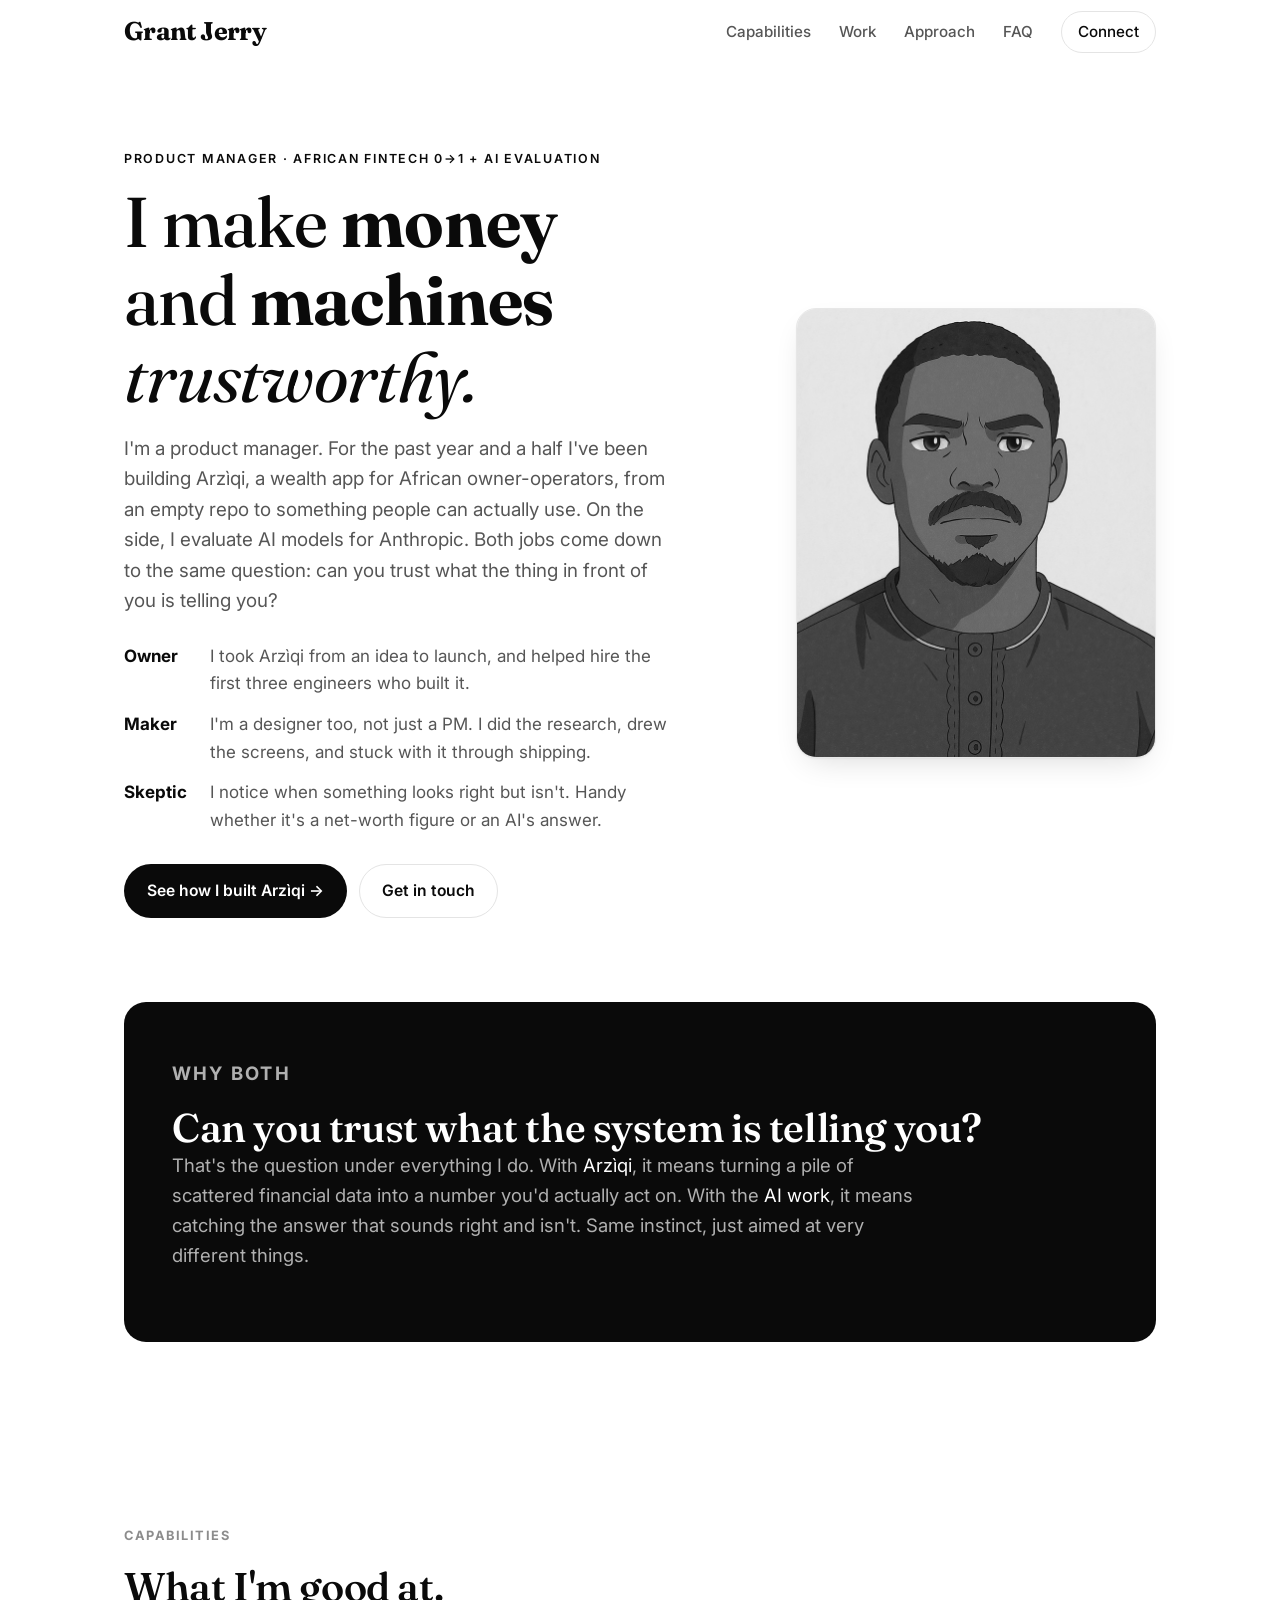
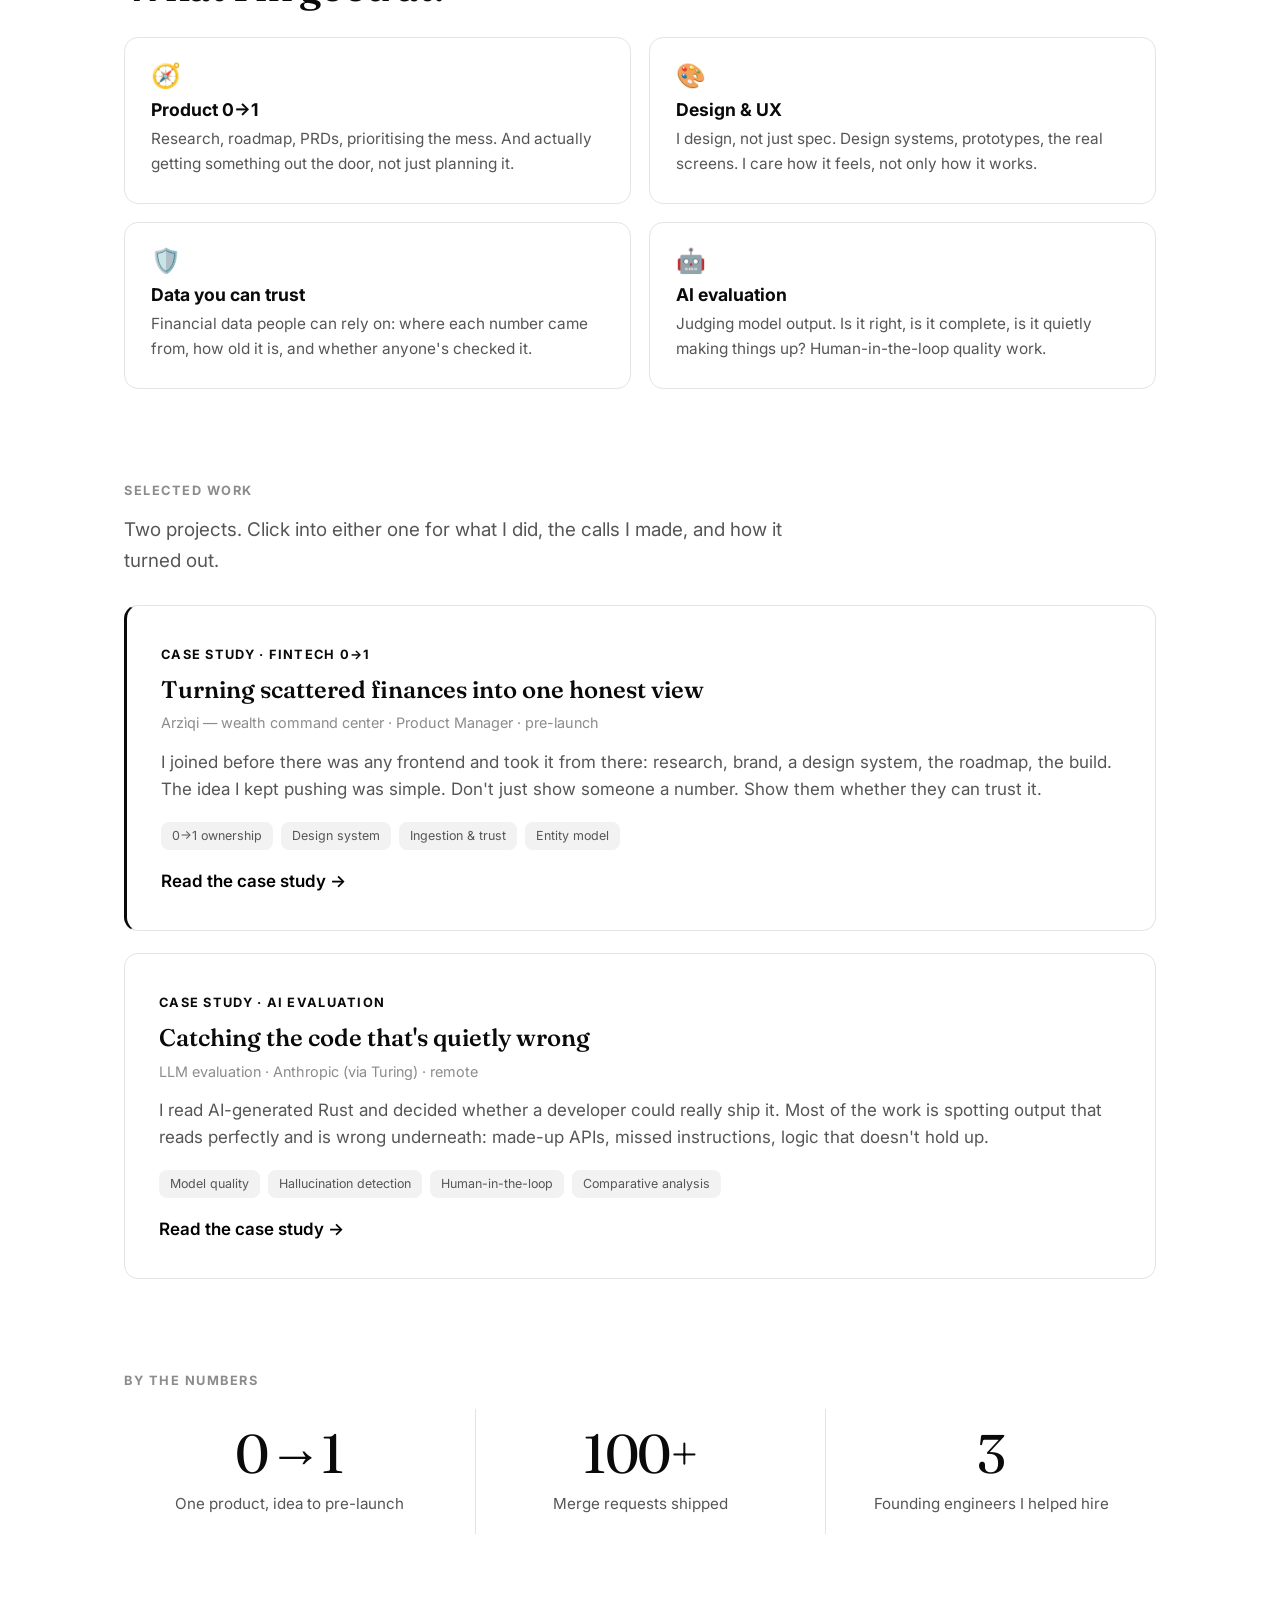
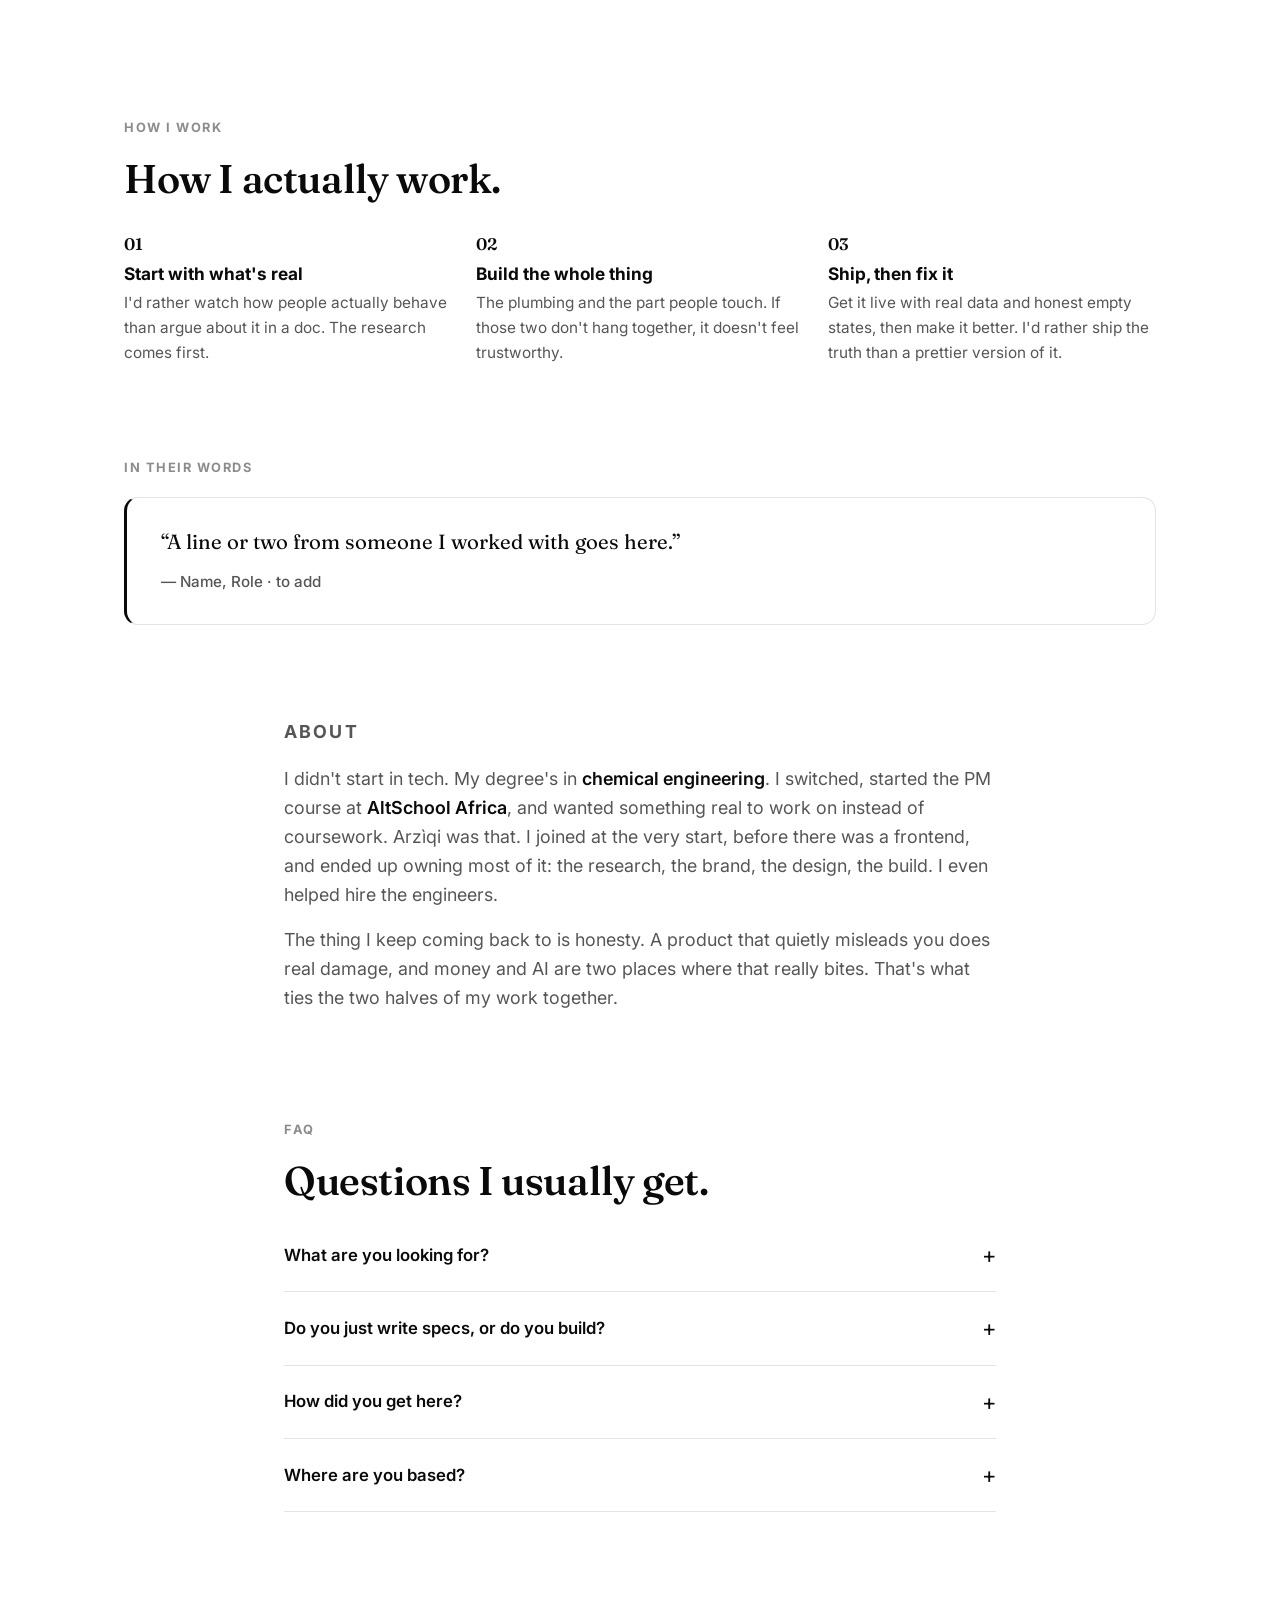
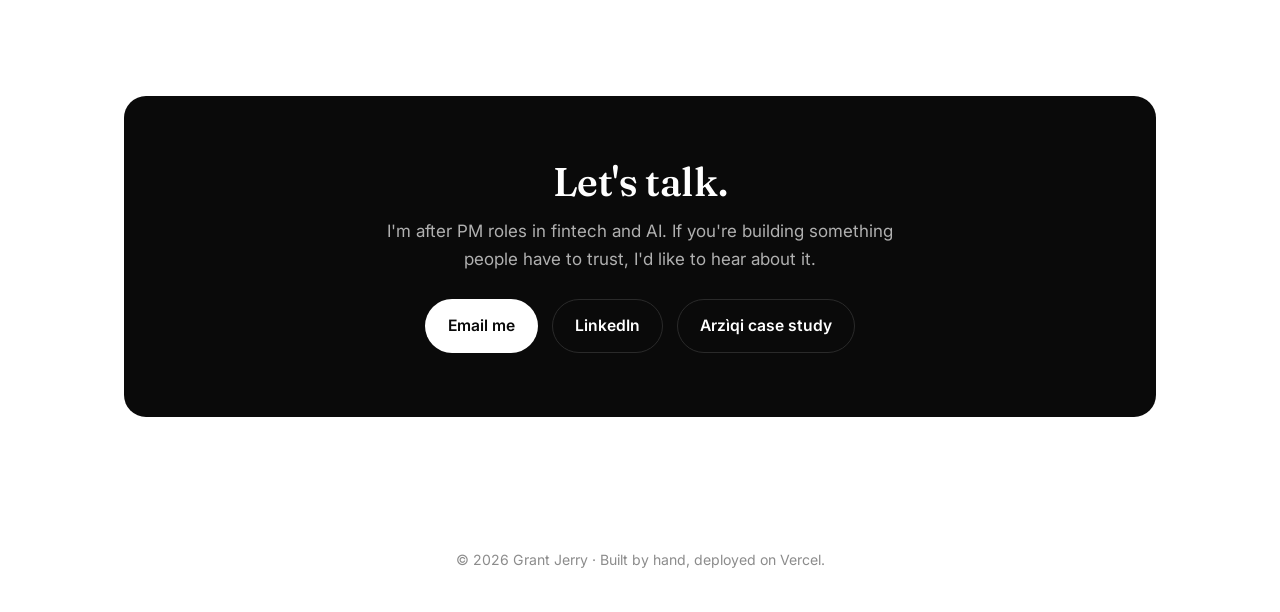
==== index.html @ ff100db4 "feat: black & white theme + rename to Grant Jerry, bigger bolder wordmark - Monochrome palette (whit" ====
<!DOCTYPE html>
<html lang="en">
<head>
  <meta charset="UTF-8" />
  <meta name="viewport" content="width=device-width, initial-scale=1.0" />
  <title>Grant Jerry — Product Manager (Fintech 0→1 · AI Evaluation)</title>
  <meta name="description" content="Grant Jerry — a product manager who makes money and machines trustworthy: African fintech 0→1 (Arzìqi) and AI model evaluation." />
  <meta property="og:title" content="Grant Jerry — I make money and machines trustworthy" />
  <meta property="og:description" content="Product manager: African fintech 0→1 (Arzìqi) + AI evaluation. Can you trust what the system is telling you?" />
  <meta property="og:type" content="website" />
  <meta property="og:url" content="https://grantjerry.vercel.app/" />
  <meta property="og:image" content="https://grantjerry.vercel.app/assets/og.png" />
  <meta property="og:image:width" content="1200" />
  <meta property="og:image:height" content="630" />
  <meta name="twitter:card" content="summary_large_image" />
  <meta name="twitter:image" content="https://grantjerry.vercel.app/assets/og.png" />
  <link rel="icon" type="image/svg+xml" href="/assets/favicon.svg" />
  <link rel="icon" type="image/png" sizes="32x32" href="/assets/icon-32.png" />
  <link rel="apple-touch-icon" href="/assets/icon-180.png" />
  <link rel="preconnect" href="https://fonts.googleapis.com" />
  <link rel="preconnect" href="https://fonts.gstatic.com" crossorigin />
  <link href="https://fonts.googleapis.com/css2?family=Fraunces:ital,opsz,wght@0,9..144,400..700;1,9..144,400..700&family=Inter:wght@400;500;600;700&display=swap" rel="stylesheet" />
  <link rel="stylesheet" href="/styles/main.css" />
</head>
<body>
  <nav class="nav" id="nav">
    <div class="wrap nav-inner">
      <a class="brand" href="/">Grant Jerry</a>
      <button class="nav-toggle" id="navToggle" aria-label="Menu">☰</button>
      <div class="nav-links" id="navLinks">
        <a href="#capabilities">Capabilities</a>
        <a href="#work">Work</a>
        <a href="#approach">Approach</a>
        <a href="#faq">FAQ</a>
        <a class="nav-cta" href="#contact">Connect</a>
      </div>
    </div>
  </nav>

  <!-- Hero -->
  <header class="hero">
    <div class="wrap">
      <div class="hero-grid">
        <div>
          <p class="eyebrow reveal">Product Manager · African fintech 0→1 + AI evaluation</p>
          <h1 class="reveal">I make <span class="b">money</span> and <span class="b">machines</span> <span class="i">trustworthy.</span></h1>
          <p class="lead reveal" style="max-width:47ch;margin-top:18px;">I'm a product manager. For the past year and a
            half I've been building Arzìqi, a wealth app for African owner-operators, from an empty repo to something
            people can actually use. On the side, I evaluate AI models for Anthropic. Both jobs come down to the same
            question: can you trust what the thing in front of you is telling you?</p>
          <div class="triad reveal">
            <div class="row"><span class="k">Owner</span><span class="v">I took Arzìqi from an idea to launch, and helped hire the first three engineers who built it.</span></div>
            <div class="row"><span class="k">Maker</span><span class="v">I'm a designer too, not just a PM. I did the research, drew the screens, and stuck with it through shipping.</span></div>
            <div class="row"><span class="k">Skeptic</span><span class="v">I notice when something looks right but isn't. Handy whether it's a net-worth figure or an AI's answer.</span></div>
          </div>
          <div class="hero-cta reveal">
            <a class="btn btn-primary" href="/arziqi">See how I built Arzìqi →</a>
            <a class="btn btn-ghost" href="#contact">Get in touch</a>
          </div>
        </div>
        <div class="hero-photo reveal">
          <img src="/assets/photo.jpg" alt="Grant Jerry" />
        </div>
      </div>
    </div>
  </header>

  <!-- The through-line -->
  <section style="padding-top:20px;">
    <div class="wrap">
      <div class="band reveal">
        <p class="section-label">Why both</p>
        <h2>Can you trust what the system is telling you?</h2>
        <p>That's the question under everything I do. With <span class="accent">Arzìqi</span>, it means turning a pile
          of scattered financial data into a number you'd actually act on. With the <span class="accent">AI work</span>,
          it means catching the answer that sounds right and isn't. Same instinct, just aimed at very different things.</p>
      </div>
    </div>
  </section>

  <!-- Capabilities -->
  <section id="capabilities">
    <div class="wrap">
      <p class="section-label reveal">Capabilities</p>
      <h2 class="reveal" style="margin-bottom:28px;">What I'm good at.</h2>
      <div class="caps">
        <div class="cap reveal"><div class="ic">🧭</div><h3>Product 0→1</h3><p>Research, roadmap, PRDs, prioritising the mess. And actually getting something out the door, not just planning it.</p></div>
        <div class="cap reveal"><div class="ic">🎨</div><h3>Design &amp; UX</h3><p>I design, not just spec. Design systems, prototypes, the real screens. I care how it feels, not only how it works.</p></div>
        <div class="cap reveal"><div class="ic">🛡️</div><h3>Data you can trust</h3><p>Financial data people can rely on: where each number came from, how old it is, and whether anyone's checked it.</p></div>
        <div class="cap reveal"><div class="ic">🤖</div><h3>AI evaluation</h3><p>Judging model output. Is it right, is it complete, is it quietly making things up? Human-in-the-loop quality work.</p></div>
      </div>
    </div>
  </section>

  <!-- Selected work -->
  <section id="work" style="padding-top:0;">
    <div class="wrap">
      <p class="section-label reveal">Selected work</p>
      <p class="lead reveal" style="max-width:58ch;margin:-4px 0 28px;">Two projects. Click into either one for what I
        did, the calls I made, and how it turned out.</p>
      <div class="work-grid">
        <a class="card card-featured reveal" href="/arziqi">
          <span class="kicker">Case study · Fintech 0→1</span>
          <h3>Turning scattered finances into one honest view</h3>
          <p class="role">Arzìqi — wealth command center · Product Manager · pre-launch</p>
          <p>I joined before there was any frontend and took it from there: research, brand, a design system, the
            roadmap, the build. The idea I kept pushing was simple. Don't just show someone a number. Show them whether
            they can trust it.</p>
          <div class="tags">
            <span class="tag">0→1 ownership</span>
            <span class="tag">Design system</span>
            <span class="tag">Ingestion &amp; trust</span>
            <span class="tag">Entity model</span>
          </div>
          <span class="more">Read the case study →</span>
        </a>

        <a class="card reveal" href="/ai-evaluation">
          <span class="kicker">Case study · AI Evaluation</span>
          <h3>Catching the code that's quietly wrong</h3>
          <p class="role">LLM evaluation · Anthropic (via Turing) · remote</p>
          <p>I read AI-generated Rust and decided whether a developer could really ship it. Most of the work is spotting
            output that reads perfectly and is wrong underneath: made-up APIs, missed instructions, logic that doesn't
            hold up.</p>
          <div class="tags">
            <span class="tag">Model quality</span>
            <span class="tag">Hallucination detection</span>
            <span class="tag">Human-in-the-loop</span>
            <span class="tag">Comparative analysis</span>
          </div>
          <span class="more">Read the case study →</span>
        </a>
      </div>
    </div>
  </section>

  <!-- By the numbers -->
  <section style="padding-top:0;">
    <div class="wrap">
      <p class="section-label reveal">By the numbers</p>
      <div class="stats reveal">
        <div class="stat"><div class="n">0→1</div><div class="l">One product, idea to pre-launch</div></div>
        <div class="stat"><div class="n">100+</div><div class="l">Merge requests shipped</div></div>
        <div class="stat"><div class="n">3</div><div class="l">Founding engineers I helped hire</div></div>
      </div>
    </div>
  </section>

  <!-- Approach / How I work -->
  <section id="approach">
    <div class="wrap">
      <p class="section-label reveal">How I work</p>
      <h2 class="reveal" style="margin-bottom:30px;">How I actually work.</h2>
      <div class="process">
        <div class="step reveal"><div class="n">01</div><h3>Start with what's real</h3><p>I'd rather watch how people actually behave than argue about it in a doc. The research comes first.</p></div>
        <div class="step reveal"><div class="n">02</div><h3>Build the whole thing</h3><p>The plumbing and the part people touch. If those two don't hang together, it doesn't feel trustworthy.</p></div>
        <div class="step reveal"><div class="n">03</div><h3>Ship, then fix it</h3><p>Get it live with real data and honest empty states, then make it better. I'd rather ship the truth than a prettier version of it.</p></div>
      </div>
    </div>
  </section>

  <!-- Testimonial -->
  <section id="words" style="padding-top:0;">
    <div class="wrap">
      <p class="section-label reveal">In their words</p>
      <div class="quote reveal">
        <!-- TODO (Grant): drop in a real quote — one or two lines from Mensaah or a founding engineer. -->
        <p>“A line or two from someone I worked with goes here.”</p>
        <div class="by">— Name, Role · <span class="muted">to add</span></div>
      </div>
    </div>
  </section>

  <!-- About -->
  <section id="about" style="padding-top:0;">
    <div class="wrap narrow about">
      <p class="section-label reveal">About</p>
      <p class="reveal">I didn't start in tech. My degree's in <strong>chemical engineering</strong>. I switched,
        started the PM course at <strong>AltSchool Africa</strong>, and wanted something real to work on instead of
        coursework. Arzìqi was that. I joined at the very start, before there was a frontend, and ended up owning most of
        it: the research, the brand, the design, the build. I even helped hire the engineers.</p>
      <p class="reveal">The thing I keep coming back to is honesty. A product that quietly misleads you does real damage,
        and money and AI are two places where that really bites. That's what ties the two halves of my work together.</p>
    </div>
  </section>

  <!-- FAQ -->
  <section id="faq" style="padding-top:0;">
    <div class="wrap narrow">
      <p class="section-label reveal">FAQ</p>
      <h2 class="reveal" style="margin-bottom:16px;">Questions I usually get.</h2>
      <div class="faq reveal">
        <details><summary>What are you looking for?</summary><p>A PM role in fintech or AI, ideally early-stage where I can own things end to end. Remote or hybrid is fine.</p></details>
        <details><summary>Do you just write specs, or do you build?</summary><p>I build. On Arzìqi I did the research, the UI and design system, the roadmap, and the delivery, and helped hire the engineers. I'm a designer-PM who ships.</p></details>
        <details><summary>How did you get here?</summary><p>Chemical engineering, then a switch into tech, the PM course at AltSchool Africa, and Arzìqi from concept to pre-launch. The AI-evaluation work with Anthropic runs alongside it.</p></details>
        <details><summary>Where are you based?</summary><p>Nigeria, working remotely across time zones.</p></details>
      </div>
    </div>
  </section>

  <!-- Contact -->
  <section id="contact">
    <div class="wrap">
      <div class="contact reveal">
        <h2>Let's talk.</h2>
        <p>I'm after PM roles in fintech and AI. If you're building something people have to trust, I'd like to hear
          about it.</p>
        <div class="links">
          <a class="btn btn-primary" href="mailto:jerrygrantmax@gmail.com">Email me</a>
          <a class="btn btn-ghost" href="https://linkedin.com/in/jerry-grant" target="_blank" rel="noopener">LinkedIn</a>
          <a class="btn btn-ghost" href="/arziqi">Arzìqi case study</a>
        </div>
      </div>
    </div>
  </section>

  <footer>
    <div class="wrap">© <span id="year"></span> Grant Jerry · Built by hand, deployed on Vercel.</div>
  </footer>

  <script src="/scripts/main.js"></script>
</body>
</html>
---- styles/main.css ----
/* ============================================================
   Grant Maxwell — Portfolio. Hand-crafted, dependency-free.
   Palette + type are a small design system (calm, premium, warm).
   ============================================================ */

:root {
  --bg:        #ffffff;
  --surface:   #ffffff;
  --panel:     #f2f2f2;
  --ink:       #0a0a0a;
  --muted:     #565656;
  --faint:     #8c8c8c;
  --line:      #e4e4e4;
  --accent:    #0a0a0a;   /* mono — black */
  --accent-2:  #000000;
  --accent-lt: #ffffff;   /* accent on dark surfaces = white */
  --sage:      #0a0a0a;
  --dark:      #0a0a0a;
  --dark-ink:  #ffffff;
  --dark-mut:  #b0b0b0;
  --dark-line: #2a2a2a;

  --serif: "Fraunces", Georgia, "Times New Roman", serif;
  --sans:  "Inter", -apple-system, BlinkMacSystemFont, "Segoe UI", Roboto, sans-serif;

  --wrap: 1080px;
  --r: 14px;
  --shadow: 0 1px 2px rgba(0,0,0,.05), 0 12px 32px -12px rgba(0,0,0,.16);
}

* { box-sizing: border-box; }
html { scroll-behavior: smooth; }
@media (prefers-reduced-motion: reduce) { html { scroll-behavior: auto; } }

body {
  margin: 0;
  background: var(--bg);
  color: var(--ink);
  font-family: var(--sans);
  font-size: 17px;
  line-height: 1.62;
  -webkit-font-smoothing: antialiased;
  text-rendering: optimizeLegibility;
}

.wrap { max-width: var(--wrap); margin: 0 auto; padding: 0 24px; }
.narrow { max-width: 760px; }

h1, h2, h3 { font-family: var(--serif); font-weight: 560; letter-spacing: -.01em; line-height: 1.1; color: var(--ink); margin: 0; }
h1 { font-size: clamp(2.6rem, 6vw, 4.4rem); }
h2 { font-size: clamp(1.7rem, 3.4vw, 2.5rem); }
h3 { font-size: 1.28rem; letter-spacing: 0; }
p { margin: 0 0 1rem; }
a { color: var(--accent-2); text-decoration: none; }
a:hover { color: var(--accent); }

.eyebrow {
  font-family: var(--sans); font-size: .78rem; font-weight: 600;
  letter-spacing: .14em; text-transform: uppercase; color: var(--accent);
  margin: 0 0 14px;
}
.lead { font-size: 1.18rem; color: var(--muted); }
.muted { color: var(--muted); }
.serif { font-family: var(--serif); }

/* ---------- nav ---------- */
.nav {
  position: sticky; top: 0; z-index: 50;
  background: color-mix(in srgb, var(--bg) 82%, transparent);
  backdrop-filter: saturate(1.4) blur(10px);
  border-bottom: 1px solid transparent;
  transition: border-color .3s;
}
.nav.scrolled { border-color: var(--line); }
.nav-inner { display: flex; align-items: center; justify-content: space-between; height: 64px; }
.brand { font-family: var(--serif); font-size: 1.6rem; font-weight: 700; color: var(--ink); letter-spacing: -.025em; }
.brand:hover { color: var(--ink); }
.nav-links { display: flex; gap: 28px; align-items: center; }
.nav-links a { font-size: .95rem; color: var(--muted); font-weight: 500; }
.nav-links a:hover { color: var(--ink); }
.nav-cta { border: 1px solid var(--line); padding: 8px 16px; border-radius: 999px; background: var(--surface); color: var(--ink) !important; }
.nav-cta:hover { border-color: var(--accent); }
.nav-toggle { display: none; background: none; border: 0; font-size: 1.5rem; color: var(--ink); cursor: pointer; }

/* ---------- buttons + chips ---------- */
.btn {
  display: inline-flex; align-items: center; gap: 8px;
  font-family: var(--sans); font-weight: 600; font-size: .98rem;
  padding: 13px 22px; border-radius: 999px; cursor: pointer; border: 1px solid transparent;
  transition: transform .15s ease, background .2s, border-color .2s;
}
.btn:active { transform: translateY(1px); }
.btn-primary { background: var(--ink); color: var(--bg) !important; }
.btn-primary:hover { background: var(--accent-2); }
.btn-ghost { background: transparent; border-color: var(--line); color: var(--ink) !important; }
.btn-ghost:hover { border-color: var(--accent); }
.chip {
  display: inline-flex; align-items: center; gap: 7px;
  font-size: .82rem; font-weight: 600; color: var(--accent-2);
  background: var(--panel); border: 1px solid var(--line);
  padding: 6px 13px; border-radius: 999px;
}
.chip .dot { width: 6px; height: 6px; border-radius: 50%; background: var(--accent); }

/* ---------- sections ---------- */
section { padding: 92px 0; }
.section-label { font-size: .8rem; font-weight: 700; letter-spacing: .12em; text-transform: uppercase; color: var(--faint); margin-bottom: 18px; }

/* ---------- hero ---------- */
.hero { padding: 84px 0 64px; }
.hero h1 { max-width: 15ch; }
.hero .lead { max-width: 46ch; margin-top: 22px; }
.hero-chips { display: flex; flex-wrap: wrap; gap: 10px; margin: 30px 0 34px; }
.hero-cta { display: flex; flex-wrap: wrap; gap: 12px; }

/* ---------- thread band ---------- */
.band { background: var(--dark); color: var(--dark-ink); border-radius: 22px; padding: 56px 48px; }
.band .section-label { color: var(--dark-mut); }
.band h2 { color: var(--dark-ink); }
.band p { color: var(--dark-mut); font-size: 1.16rem; max-width: 62ch; }
.band .accent { color: var(--accent-lt); font-style: normal; }

/* ---------- work cards ---------- */
.work-grid { display: grid; gap: 22px; }
.card {
  background: var(--surface); border: 1px solid var(--line); border-radius: var(--r);
  padding: 34px; transition: transform .2s ease, box-shadow .2s ease, border-color .2s;
  display: block; color: var(--ink);
}
.card:hover { color: var(--ink); }
a.card:hover { transform: translateY(-3px); box-shadow: var(--shadow); border-color: var(--accent); }
.card .kicker { font-size: .8rem; font-weight: 700; letter-spacing: .1em; text-transform: uppercase; color: var(--accent); }
.card h3 { margin: 10px 0 8px; font-size: 1.5rem; font-family: var(--serif); }
.card .role { font-size: .9rem; color: var(--faint); margin-bottom: 14px; }
.card p { color: var(--muted); margin-bottom: 0; }
.card .more { display: inline-flex; align-items: center; gap: 6px; margin-top: 18px; font-weight: 600; color: var(--accent-2); }
.card-featured { border-left: 3px solid var(--accent); }
.tags { display: flex; flex-wrap: wrap; gap: 8px; margin-top: 18px; }
.tag { font-size: .78rem; color: var(--muted); background: var(--panel); padding: 4px 11px; border-radius: 8px; }

/* ---------- about + skills ---------- */
.about p { font-size: 1.12rem; color: var(--muted); }
.about p strong { color: var(--ink); font-weight: 600; }
.skills { display: grid; grid-template-columns: repeat(3, 1fr); gap: 28px; margin-top: 12px; }
.skills h4 { font-family: var(--sans); font-size: .82rem; letter-spacing: .1em; text-transform: uppercase; color: var(--accent); margin: 0 0 12px; }
.skills ul { margin: 0; padding: 0; list-style: none; }
.skills li { padding: 5px 0; color: var(--muted); border-bottom: 1px solid var(--line); font-size: .96rem; }

/* ---------- case study ---------- */
.cs-hero { padding: 72px 0 40px; }
.cs-hero .back { font-size: .92rem; font-weight: 600; color: var(--muted); }
.cs-meta { display: flex; flex-wrap: wrap; gap: 10px; margin-top: 22px; }
.cs-meta .chip { background: var(--surface); }
.glance { display: grid; grid-template-columns: repeat(4, 1fr); gap: 16px; }
.glance .box { background: var(--surface); border: 1px solid var(--line); border-radius: var(--r); padding: 22px; }
.glance h4 { font-family: var(--sans); font-size: .76rem; letter-spacing: .1em; text-transform: uppercase; color: var(--accent); margin: 0 0 8px; }
.glance p { font-size: .95rem; color: var(--muted); margin: 0; }

.prose h2 { margin-top: 8px; }
.prose > p { color: var(--muted); font-size: 1.08rem; }
.pull { font-family: var(--serif); font-size: clamp(1.5rem,3vw,2.1rem); line-height: 1.25; color: var(--ink); border-left: 3px solid var(--accent); padding: 4px 0 4px 24px; margin: 10px 0 24px; }

.map { display: grid; grid-template-columns: 1fr auto 1fr; gap: 14px 20px; align-items: center; margin: 8px 0; }
.map .from { background: var(--panel); border: 1px solid var(--line); border-radius: 10px; padding: 14px 16px; }
.map .from b { color: var(--ink); }
.map .arrow { color: var(--accent); font-weight: 700; text-align: center; }
.map .to { color: var(--muted); }

/* decision cards */
.decisions { display: grid; grid-template-columns: 1fr 1fr; gap: 20px; }
.decision { background: var(--surface); border: 1px solid var(--line); border-radius: var(--r); padding: 28px; }
.decision .num { font-family: var(--serif); font-size: 2rem; color: var(--panel); -webkit-text-stroke: 1px var(--accent); line-height: 1; }
.decision .type { font-size: .74rem; font-weight: 700; letter-spacing: .1em; text-transform: uppercase; color: var(--accent); margin: 10px 0 6px; }
.decision h3 { font-size: 1.22rem; margin-bottom: 12px; }
.decision dl { margin: 0; }
.decision dt { font-weight: 700; font-size: .82rem; color: var(--ink); margin-top: 12px; }
.decision dd { margin: 2px 0 0; color: var(--muted); font-size: .95rem; }
.decision .ev { margin-top: 14px; font-size: .82rem; color: var(--faint); }

/* screenshot slots */
.shots { display: grid; grid-template-columns: 1fr 1fr; gap: 18px; }
.shot { margin: 0; }
.shot img {
  width: 100%; display: block; border-radius: 12px; border: 1px solid var(--line);
  background: var(--panel); min-height: 200px; box-shadow: var(--shadow);
}
.shot img:not([src]), .shot img[src=""] { min-height: 240px; }
.shot figcaption { margin-top: 10px; font-size: .86rem; color: var(--muted); }
.shot.full { grid-column: 1 / -1; }
.slot-note { font-size: .8rem; color: var(--faint); background: var(--panel); border: 1px dashed var(--line); border-radius: 8px; padding: 6px 12px; display: inline-block; margin-top: 8px; }

/* ---------- footer / contact ---------- */
.contact { background: var(--dark); color: var(--dark-ink); border-radius: 22px; padding: 64px 48px; text-align: center; }
.contact h2 { color: var(--dark-ink); }
.contact p { color: var(--dark-mut); max-width: 46ch; margin: 14px auto 26px; }
.contact .links { display: flex; gap: 14px; justify-content: center; flex-wrap: wrap; }
.contact a.btn-primary { background: var(--accent-lt); color: var(--dark) !important; }
.contact a.btn-primary:hover { background: #b4c4ff; }
.contact a.btn-ghost { border-color: var(--dark-line); color: var(--dark-ink) !important; }
footer { padding: 40px 0; color: var(--faint); font-size: .88rem; text-align: center; }

/* ---------- hero: photo-forward + mixed-weight headline ---------- */
.hero-grid { display: grid; grid-template-columns: 1.12fr .88fr; gap: 48px; align-items: center; }
.hero h1, .cs-hero h1 { font-weight: 480; }
.hero h1 .i, .cs-hero h1 .i { font-style: italic; font-weight: 400; }
.hero h1 .b, .cs-hero h1 .b { font-weight: 680; }
.hero-photo img {
  width: 100%; max-width: 360px; aspect-ratio: 4/5; object-fit: cover; margin-left: auto;
  border-radius: 20px; border: 1px solid var(--line); box-shadow: var(--shadow); background: var(--panel); display: block;
  filter: grayscale(1) contrast(1.03);
}
.hero-photo .ph {
  width: 100%; max-width: 360px; aspect-ratio: 4/5; margin-left: auto; display: flex; align-items: center; justify-content: center;
  border-radius: 20px; border: 1px dashed var(--line); background: var(--panel); color: var(--faint); font-size: .88rem; text-align: center; padding: 20px;
}

/* self-framing triad */
.triad { margin: 26px 0 30px; display: grid; gap: 13px; max-width: 52ch; }
.triad .row { display: flex; gap: 12px; }
.triad .k { font-weight: 700; color: var(--ink); min-width: 74px; }
.triad .v { color: var(--muted); }

/* capabilities */
.caps { display: grid; grid-template-columns: repeat(2, 1fr); gap: 18px; }
.cap { background: var(--surface); border: 1px solid var(--line); border-radius: var(--r); padding: 26px; }
.cap .ic { font-size: 1.5rem; line-height: 1; }
.cap h3 { font-family: var(--sans); font-size: 1.1rem; font-weight: 700; margin: 12px 0 8px; letter-spacing: 0; }
.cap p { color: var(--muted); font-size: .96rem; margin: 0; }

/* process — how I work */
.process { display: grid; grid-template-columns: repeat(3, 1fr); gap: 24px; }
.step .n { font-family: var(--serif); font-size: 1.05rem; color: var(--accent); font-weight: 600; }
.step h3 { font-family: var(--sans); font-size: 1.08rem; font-weight: 700; margin: 6px 0 8px; letter-spacing: 0; }
.step p { color: var(--muted); font-size: .96rem; margin: 0; }

/* testimonial */
.quote { background: var(--surface); border: 1px solid var(--line); border-left: 3px solid var(--accent); border-radius: var(--r); padding: 30px 34px; }
.quote p { font-family: var(--serif); font-size: 1.28rem; line-height: 1.36; color: var(--ink); margin: 0 0 14px; }
.quote .by { color: var(--muted); font-size: .95rem; font-weight: 500; }

/* faq */
.faq details { border-bottom: 1px solid var(--line); padding: 18px 0; }
.faq summary { cursor: pointer; font-weight: 600; font-size: 1.05rem; color: var(--ink); list-style: none; display: flex; justify-content: space-between; align-items: center; gap: 16px; }
.faq summary::-webkit-details-marker { display: none; }
.faq summary::after { content: "+"; color: var(--accent); font-size: 1.4rem; font-weight: 400; }
.faq details[open] summary::after { content: "\2013"; }
.faq p { color: var(--muted); margin: 12px 0 0; }

/* ---------- "get to know me" nav grid ---------- */
.navgrid { display: grid; grid-template-columns: 1fr 1fr; gap: 16px; }
.navtile {
  display: flex; align-items: center; gap: 16px; background: var(--surface);
  border: 1px solid var(--line); border-radius: var(--r); padding: 22px 24px;
  color: var(--ink); transition: transform .2s ease, box-shadow .2s ease, border-color .2s;
}
.navtile:hover { transform: translateY(-2px); box-shadow: var(--shadow); border-color: var(--accent); color: var(--ink); }
.navtile .ic { font-size: 1.55rem; line-height: 1; }
.navtile .t { font-weight: 600; font-size: 1.05rem; display: block; }
.navtile .d { font-size: .88rem; color: var(--muted); margin-top: 2px; display: block; }
.navtile .arr { margin-left: auto; color: var(--accent); font-weight: 700; }

/* ---------- by the numbers ---------- */
.stats { display: grid; grid-template-columns: repeat(3, 1fr); gap: 20px; }
.stat { text-align: center; padding: 18px; }
.stat .n { font-family: var(--serif); font-size: clamp(2.4rem, 5vw, 3.4rem); color: var(--ink); line-height: 1; letter-spacing: -.02em; }
.stat .l { color: var(--muted); font-size: .95rem; margin-top: 10px; }
.stat + .stat { border-left: 1px solid var(--line); }

/* ---------- reveal animation ---------- */
.reveal { opacity: 0; transform: translateY(16px); transition: opacity .7s ease, transform .7s ease; }
.reveal.in { opacity: 1; transform: none; }
@media (prefers-reduced-motion: reduce) { .reveal { opacity: 1; transform: none; transition: none; } }

/* ---------- responsive ---------- */
@media (max-width: 860px) {
  .skills, .glance { grid-template-columns: 1fr 1fr; }
  .decisions, .shots, .map { grid-template-columns: 1fr; }
  .map .arrow { display: none; }
  .navgrid { grid-template-columns: 1fr; }
  .hero-grid { grid-template-columns: 1fr; }
  .hero-photo img, .hero-photo .ph { max-width: 300px; margin: 0; }
  .caps, .process { grid-template-columns: 1fr; }
}
@media (max-width: 620px) {
  body { font-size: 16px; }
  section { padding: 68px 0; }
  .skills, .glance { grid-template-columns: 1fr; }
  .stats { grid-template-columns: 1fr; }
  .stat + .stat { border-left: 0; border-top: 1px solid var(--line); }
  .band, .contact { padding: 40px 26px; }
  .nav-links { display: none; }
  .nav-links.open {
    display: flex; flex-direction: column; position: absolute; top: 64px; left: 0; right: 0;
    background: var(--surface); border-bottom: 1px solid var(--line); padding: 18px 24px; gap: 16px;
  }
  .nav-toggle { display: block; }
}
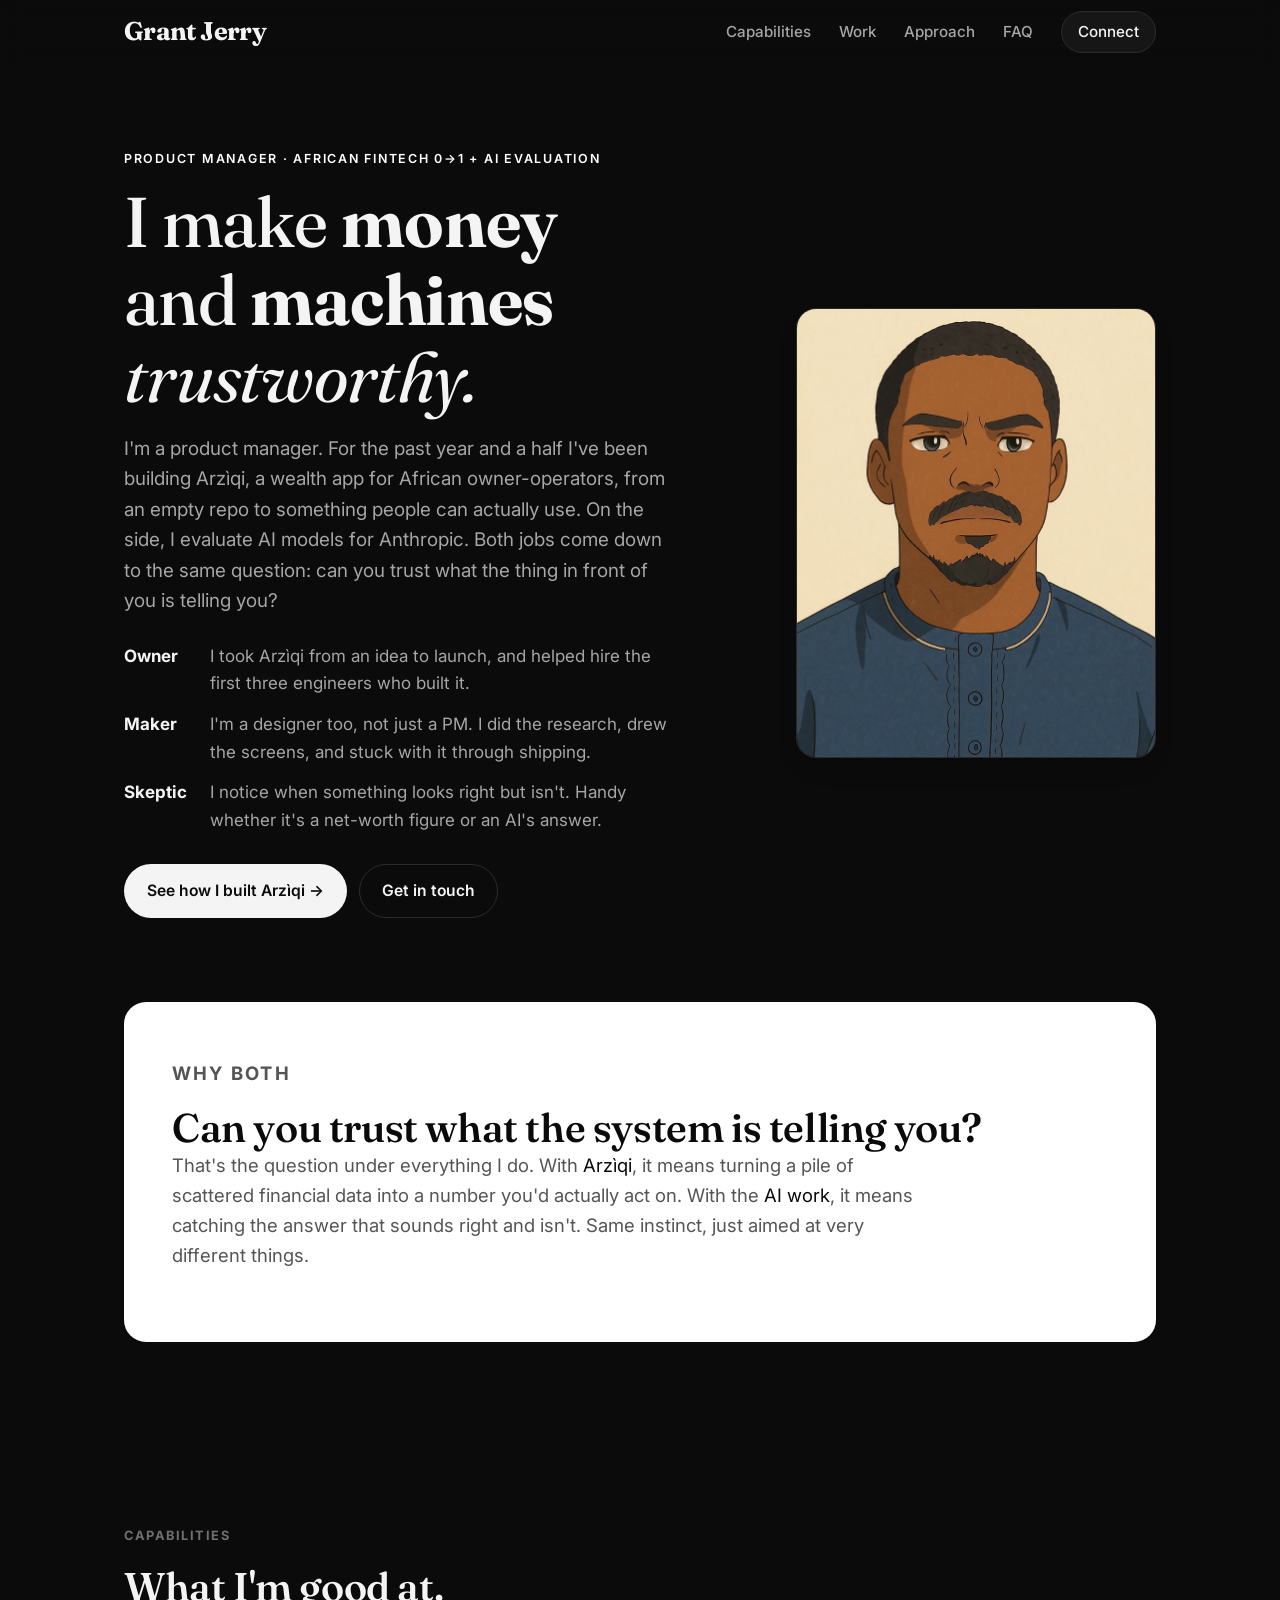
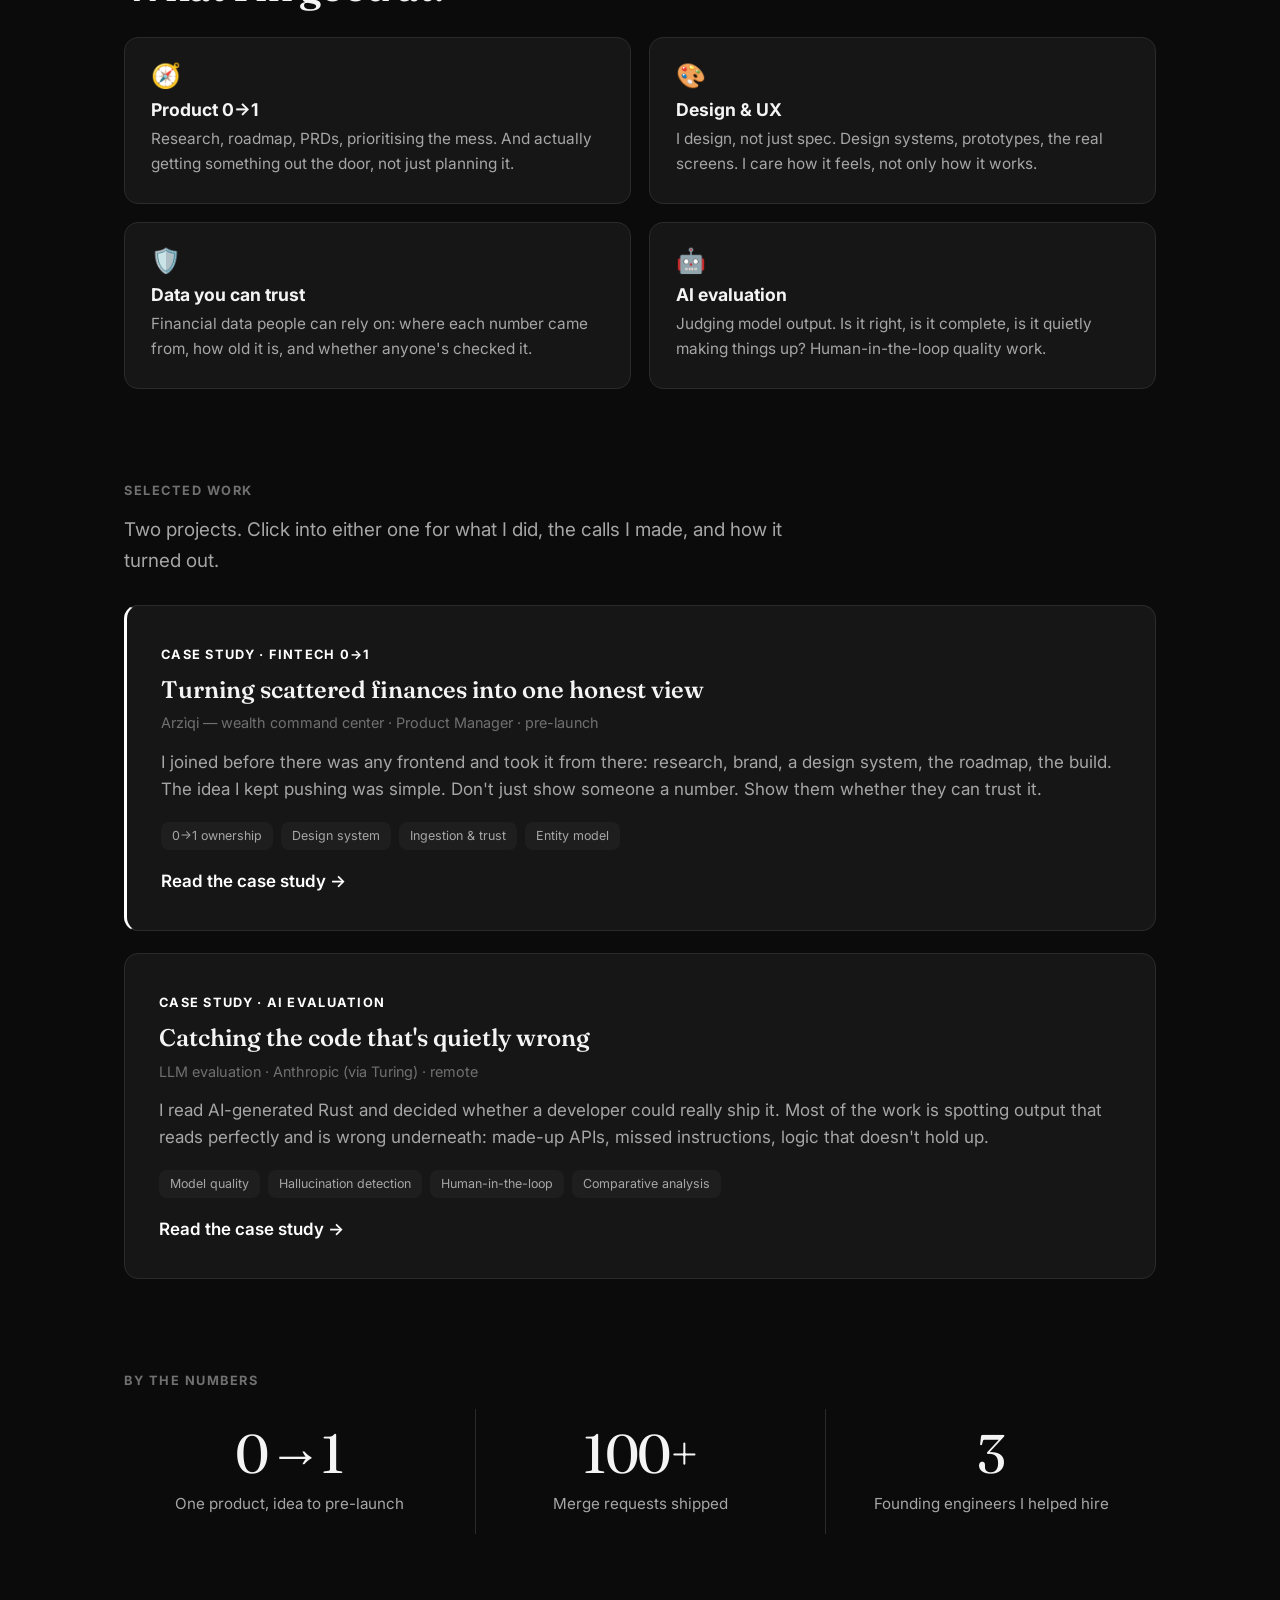
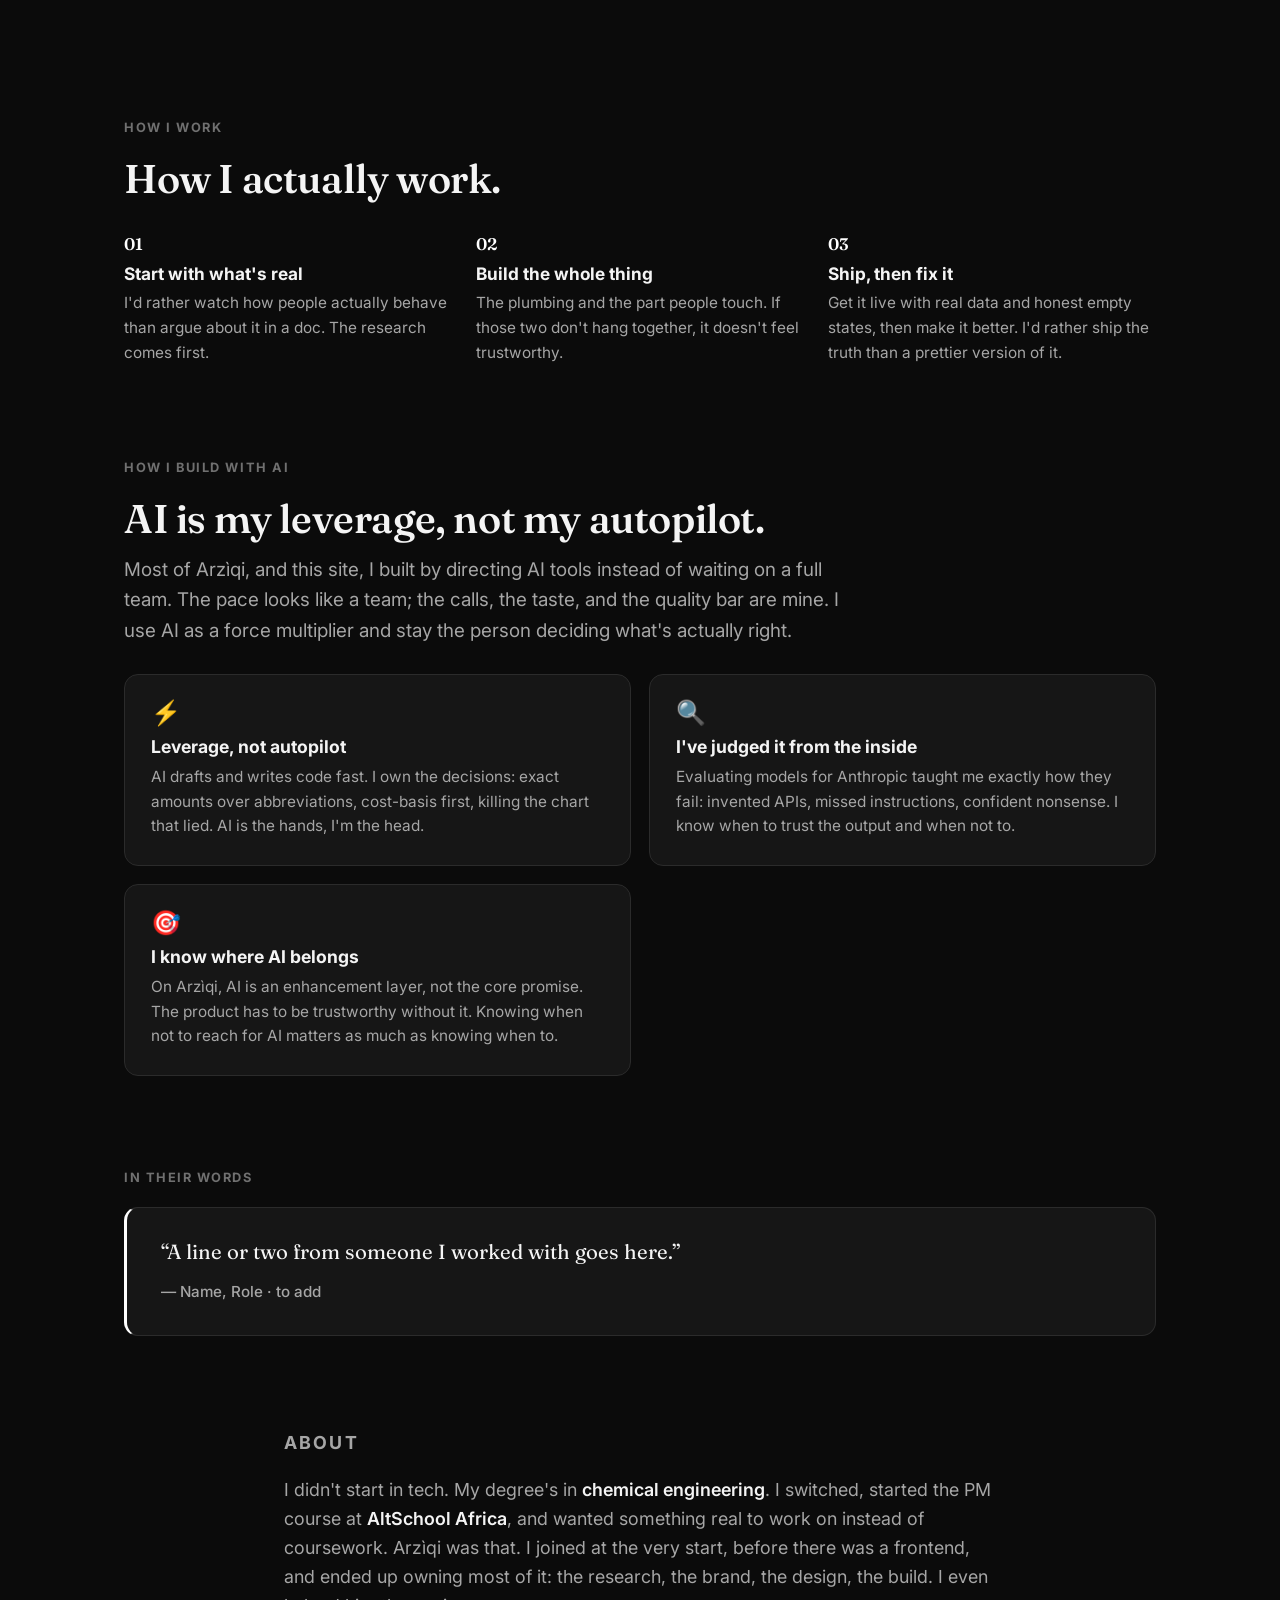
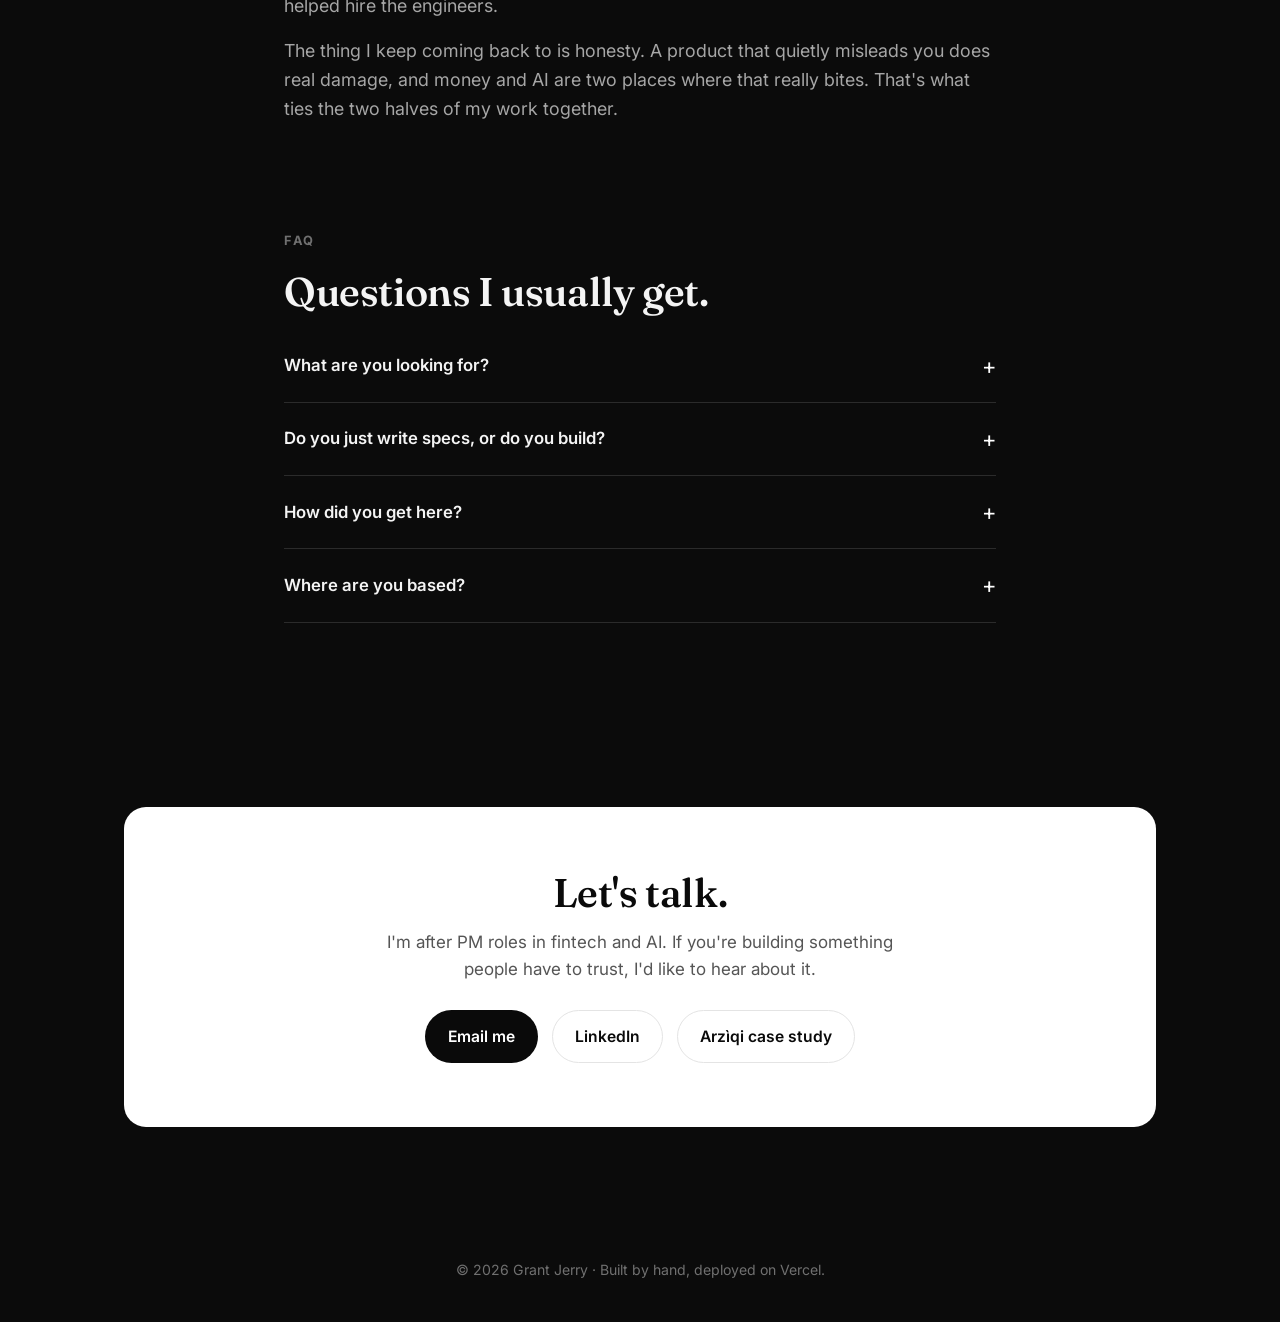
==== commit d0490269: "feat: add "How I build with AI" section to homepage Makes the AI-native operator story explicit — le" ====
--- a/index.html
+++ b/index.html
@@ -159,6 +159,22 @@
     </div>
   </section>
 
+  <!-- How I build with AI -->
+  <section id="ai-native" style="padding-top:0;">
+    <div class="wrap">
+      <p class="section-label reveal">How I build with AI</p>
+      <h2 class="reveal" style="margin-bottom:14px;">AI is my leverage, not my autopilot.</h2>
+      <p class="lead reveal" style="max-width:60ch;margin:0 0 28px;">Most of Arzìqi, and this site, I built by
+        directing AI tools instead of waiting on a full team. The pace looks like a team; the calls, the taste, and the
+        quality bar are mine. I use AI as a force multiplier and stay the person deciding what's actually right.</p>
+      <div class="caps">
+        <div class="cap reveal"><div class="ic">⚡</div><h3>Leverage, not autopilot</h3><p>AI drafts and writes code fast. I own the decisions: exact amounts over abbreviations, cost-basis first, killing the chart that lied. AI is the hands, I'm the head.</p></div>
+        <div class="cap reveal"><div class="ic">🔍</div><h3>I've judged it from the inside</h3><p>Evaluating models for Anthropic taught me exactly how they fail: invented APIs, missed instructions, confident nonsense. I know when to trust the output and when not to.</p></div>
+        <div class="cap reveal"><div class="ic">🎯</div><h3>I know where AI belongs</h3><p>On Arzìqi, AI is an enhancement layer, not the core promise. The product has to be trustworthy without it. Knowing when not to reach for AI matters as much as knowing when to.</p></div>
+      </div>
+    </div>
+  </section>
+
   <!-- Testimonial -->
   <section id="words" style="padding-top:0;">
     <div class="wrap">
--- a/styles/main.css
+++ b/styles/main.css
@@ -1,24 +1,24 @@
 /* ============================================================
-   Grant Maxwell — Portfolio. Hand-crafted, dependency-free.
-   Palette + type are a small design system (calm, premium, warm).
+   Grant Jerry — Portfolio. Hand-crafted, dependency-free.
+   Monochrome: black background, white text.
    ============================================================ */
 
 :root {
-  --bg:        #ffffff;
-  --surface:   #ffffff;
-  --panel:     #f2f2f2;
-  --ink:       #0a0a0a;
-  --muted:     #565656;
-  --faint:     #8c8c8c;
-  --line:      #e4e4e4;
-  --accent:    #0a0a0a;   /* mono — black */
-  --accent-2:  #000000;
-  --accent-lt: #ffffff;   /* accent on dark surfaces = white */
-  --sage:      #0a0a0a;
-  --dark:      #0a0a0a;
-  --dark-ink:  #ffffff;
-  --dark-mut:  #b0b0b0;
-  --dark-line: #2a2a2a;
+  --bg:        #0b0b0b;   /* black background */
+  --surface:   #161616;   /* cards, a hair lighter than bg */
+  --panel:     #1e1e1e;   /* chips / tags */
+  --ink:       #f4f4f4;   /* white text */
+  --muted:     #a6a6a6;
+  --faint:     #707070;
+  --line:      #2b2b2b;
+  --accent:    #ffffff;   /* mono — white */
+  --accent-2:  #ffffff;
+  --accent-lt: #0a0a0a;   /* accent on the white contrast blocks = black */
+  --sage:      #ffffff;
+  --dark:      #ffffff;   /* band + contact invert to white blocks */
+  --dark-ink:  #0a0a0a;
+  --dark-mut:  #555555;
+  --dark-line: #e4e4e4;
 
   --serif: "Fraunces", Georgia, "Times New Roman", serif;
   --sans:  "Inter", -apple-system, BlinkMacSystemFont, "Segoe UI", Roboto, sans-serif;
@@ -195,7 +195,7 @@
 .contact p { color: var(--dark-mut); max-width: 46ch; margin: 14px auto 26px; }
 .contact .links { display: flex; gap: 14px; justify-content: center; flex-wrap: wrap; }
 .contact a.btn-primary { background: var(--accent-lt); color: var(--dark) !important; }
-.contact a.btn-primary:hover { background: #b4c4ff; }
+.contact a.btn-primary:hover { background: #333333; }
 .contact a.btn-ghost { border-color: var(--dark-line); color: var(--dark-ink) !important; }
 footer { padding: 40px 0; color: var(--faint); font-size: .88rem; text-align: center; }
 
@@ -207,7 +207,6 @@
 .hero-photo img {
   width: 100%; max-width: 360px; aspect-ratio: 4/5; object-fit: cover; margin-left: auto;
   border-radius: 20px; border: 1px solid var(--line); box-shadow: var(--shadow); background: var(--panel); display: block;
-  filter: grayscale(1) contrast(1.03);
 }
 .hero-photo .ph {
   width: 100%; max-width: 360px; aspect-ratio: 4/5; margin-left: auto; display: flex; align-items: center; justify-content: center;
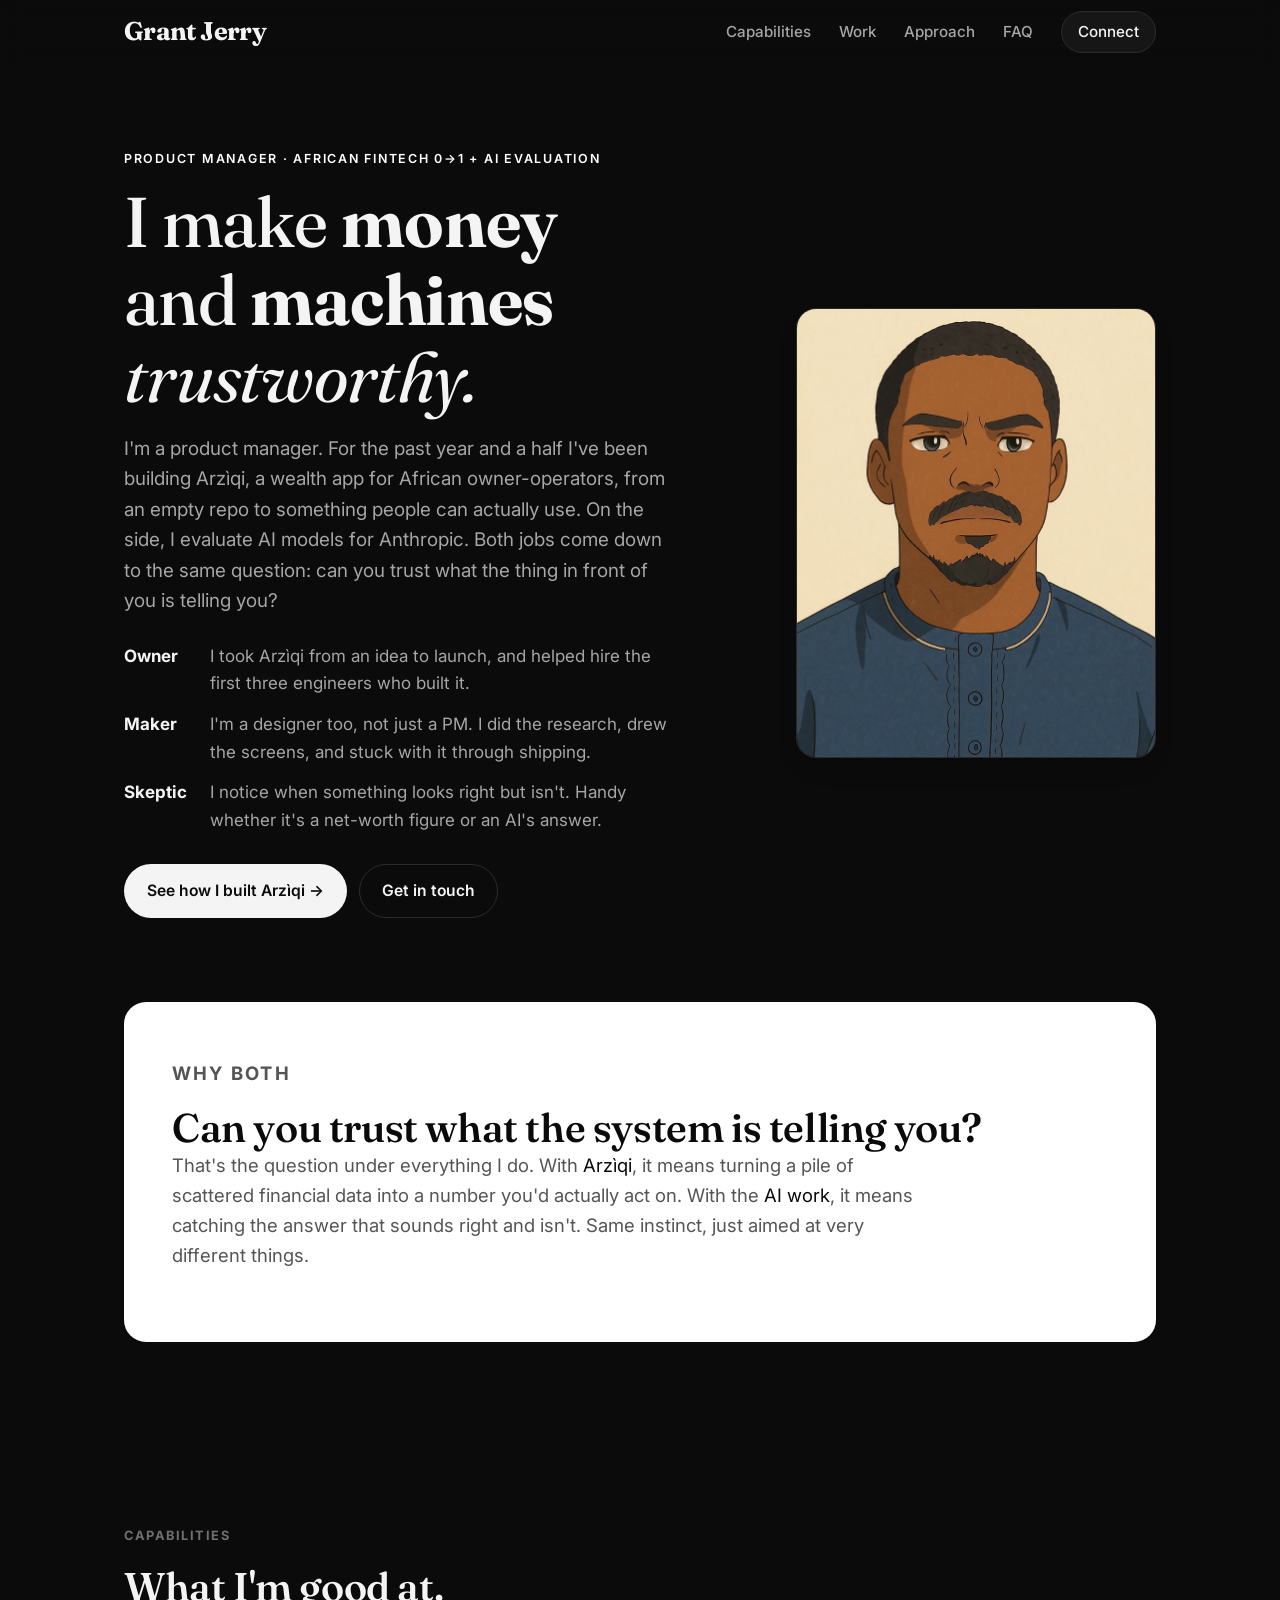
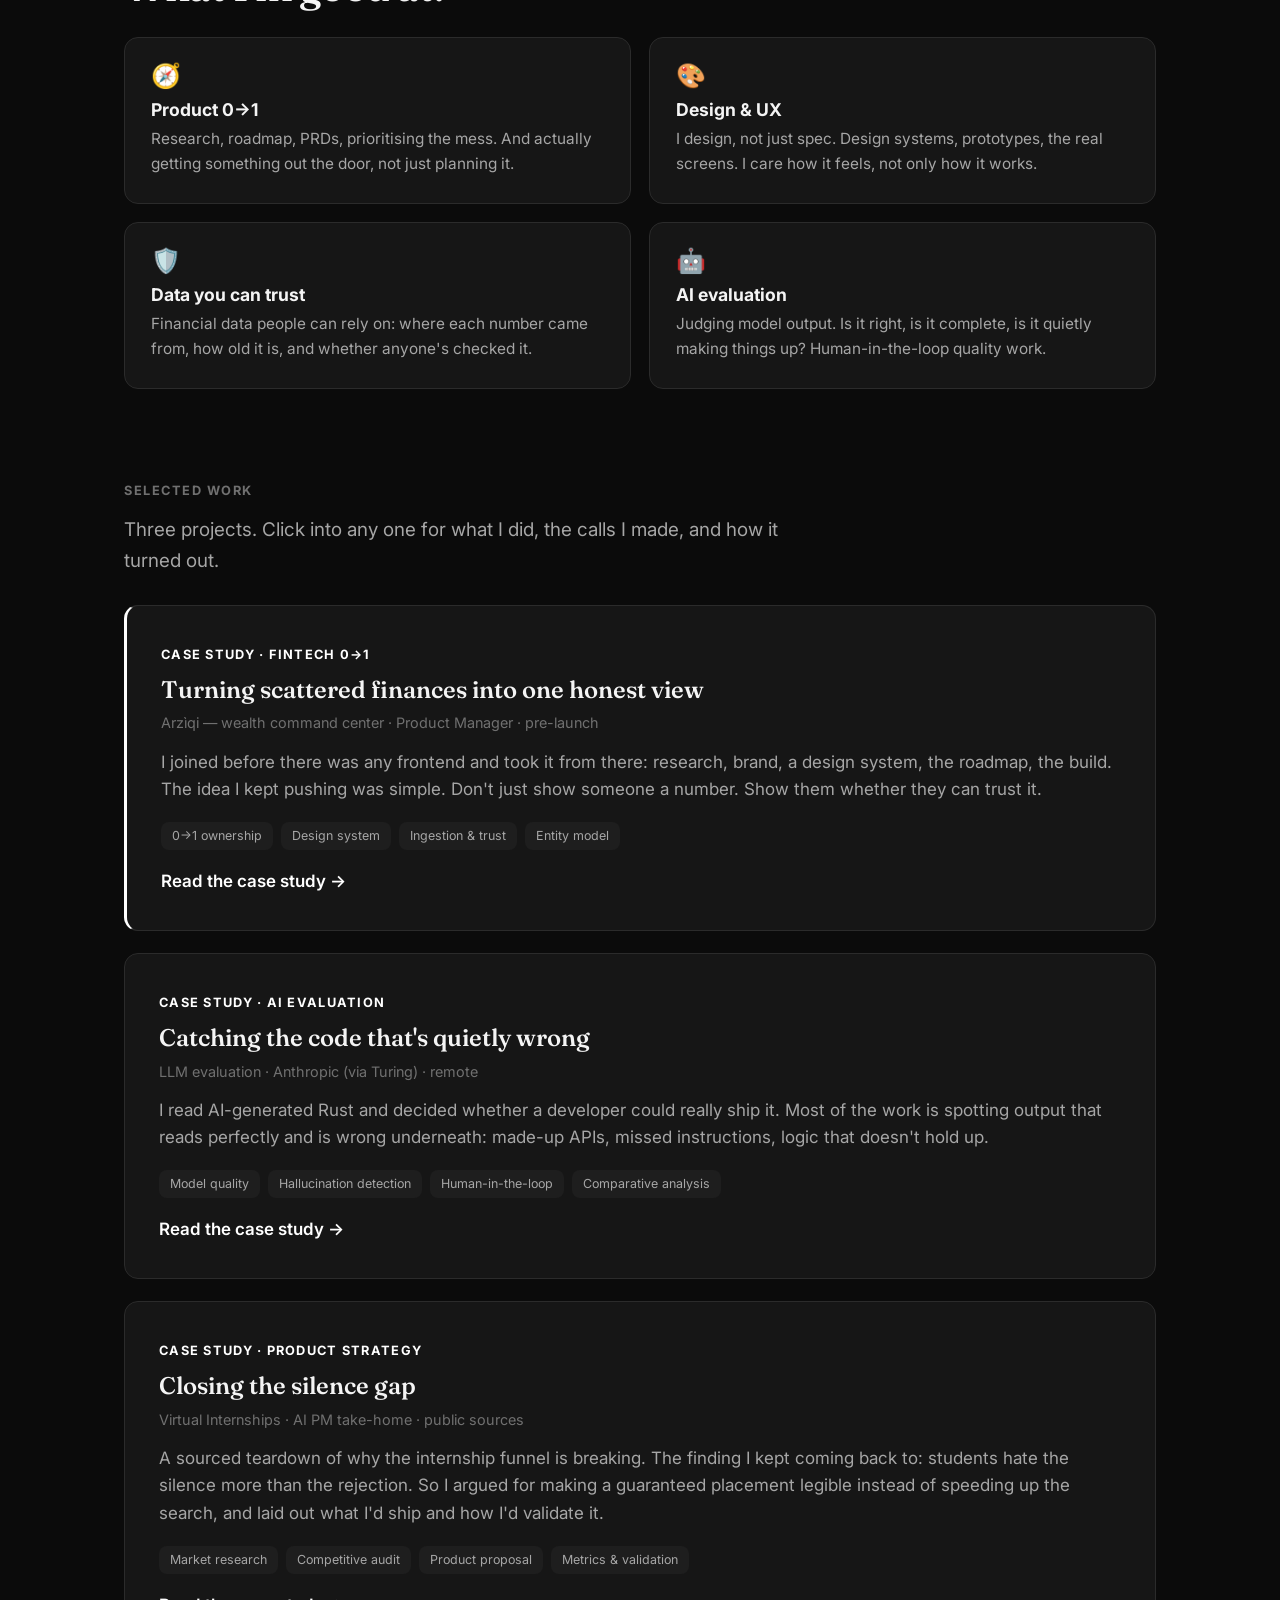
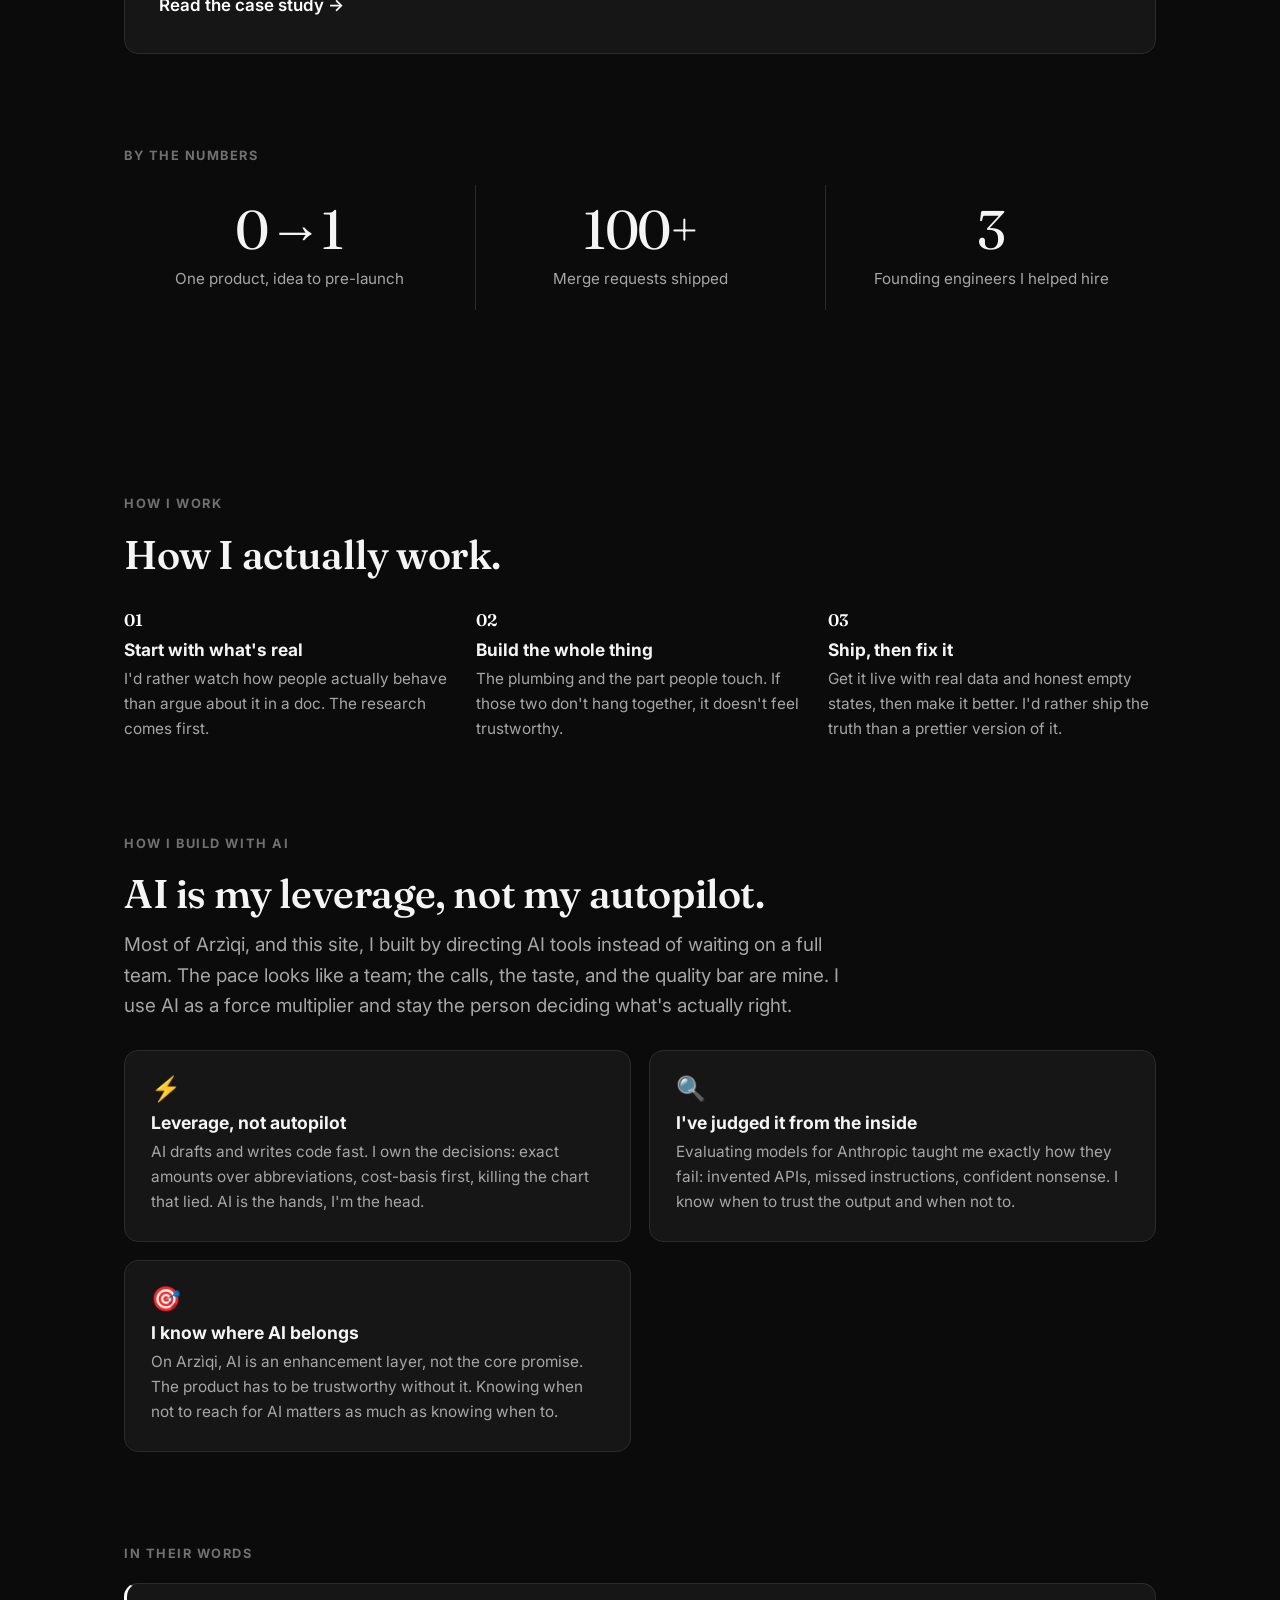
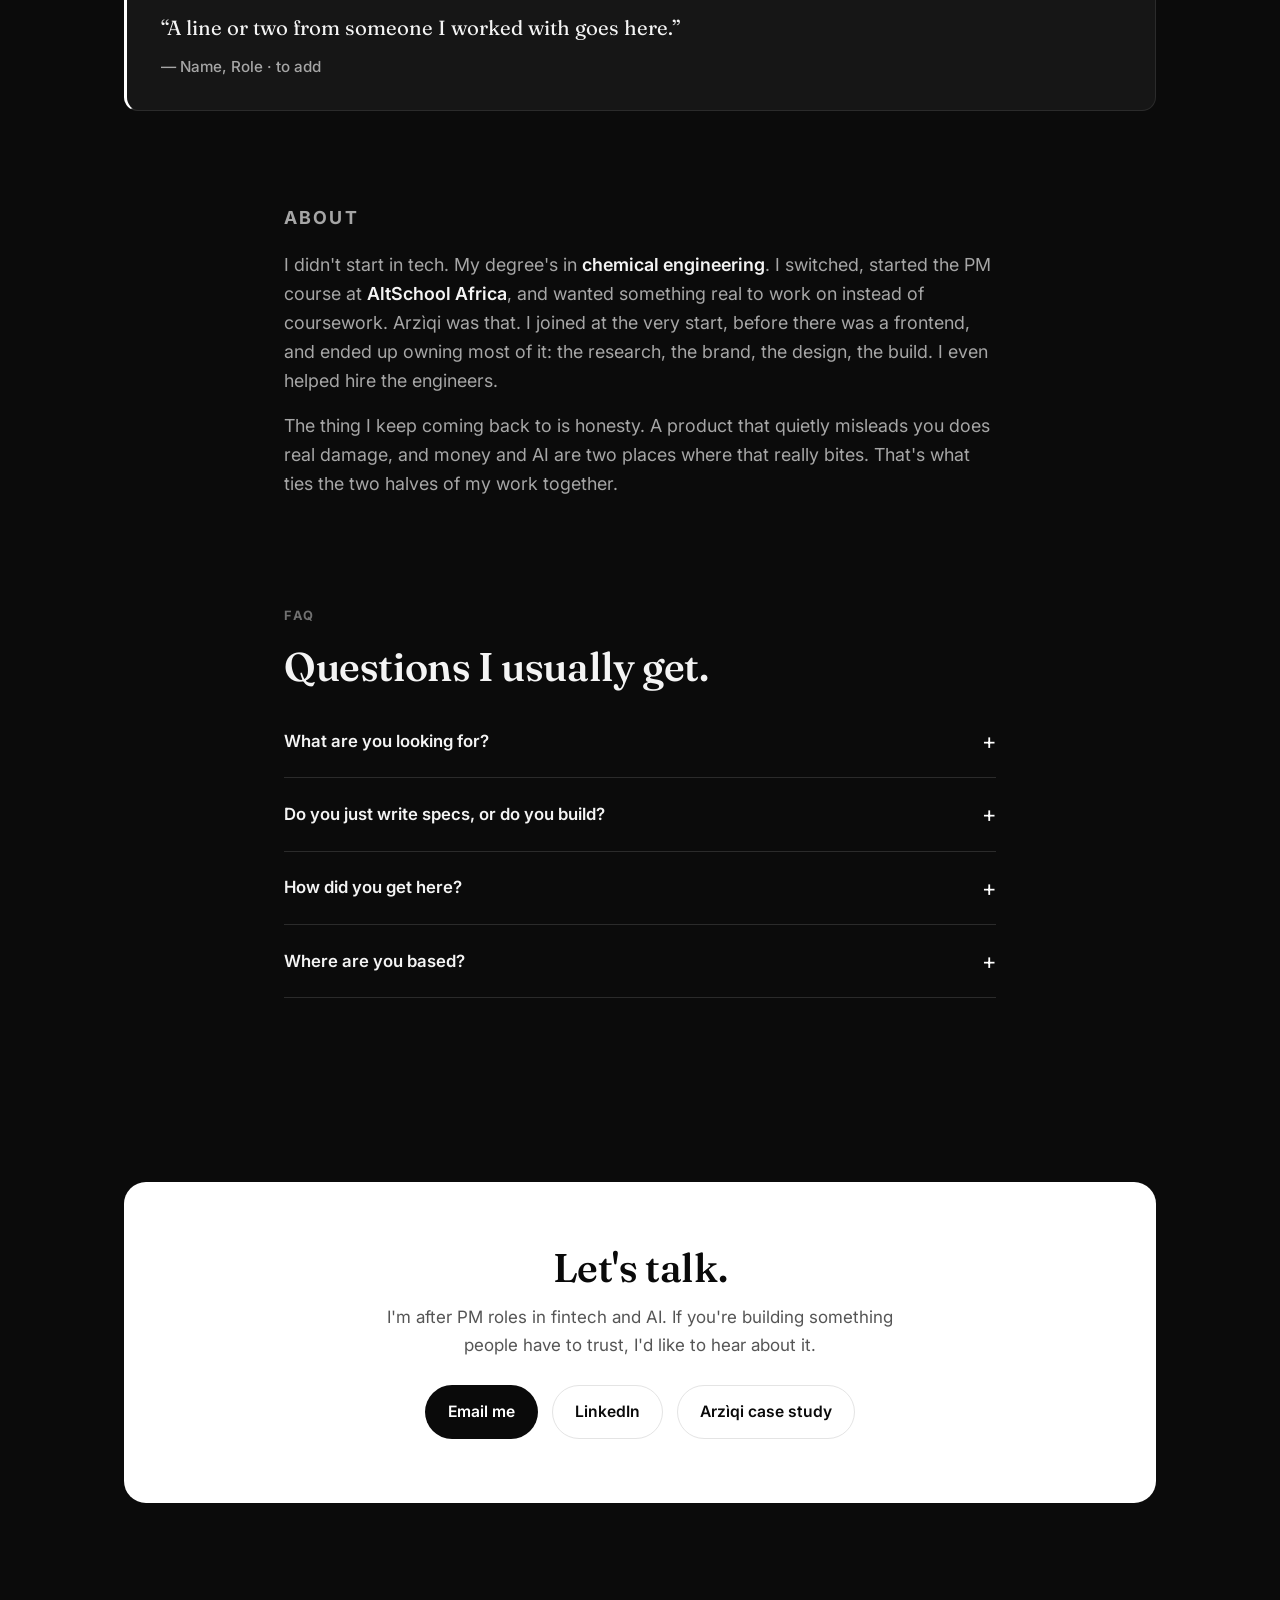
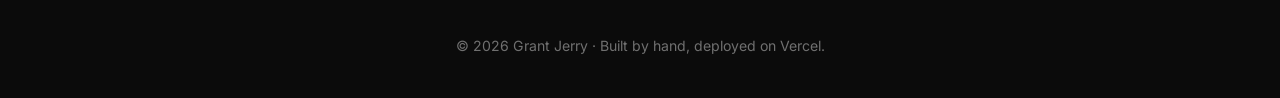
==== commit b6b7d3da: "feat: integrate Silence Gap case study into the portfolio - Add it as the third card in Selected wor" ====
--- a/index.html
+++ b/index.html
@@ -96,7 +96,7 @@
   <section id="work" style="padding-top:0;">
     <div class="wrap">
       <p class="section-label reveal">Selected work</p>
-      <p class="lead reveal" style="max-width:58ch;margin:-4px 0 28px;">Two projects. Click into either one for what I
+      <p class="lead reveal" style="max-width:58ch;margin:-4px 0 28px;">Three projects. Click into any one for what I
         did, the calls I made, and how it turned out.</p>
       <div class="work-grid">
         <a class="card card-featured reveal" href="/arziqi">
@@ -130,6 +130,22 @@
           </div>
           <span class="more">Read the case study →</span>
         </a>
+
+        <a class="card reveal" href="/silence-gap">
+          <span class="kicker">Case study · Product strategy</span>
+          <h3>Closing the silence gap</h3>
+          <p class="role">Virtual Internships · AI PM take-home · public sources</p>
+          <p>A sourced teardown of why the internship funnel is breaking. The finding I kept coming back to: students
+            hate the silence more than the rejection. So I argued for making a guaranteed placement legible instead of
+            speeding up the search, and laid out what I'd ship and how I'd validate it.</p>
+          <div class="tags">
+            <span class="tag">Market research</span>
+            <span class="tag">Competitive audit</span>
+            <span class="tag">Product proposal</span>
+            <span class="tag">Metrics &amp; validation</span>
+          </div>
+          <span class="more">Read the case study →</span>
+        </a>
       </div>
     </div>
   </section>
--- a/styles/main.css
+++ b/styles/main.css
@@ -270,6 +270,41 @@
 .reveal.in { opacity: 1; transform: none; }
 @media (prefers-reduced-motion: reduce) { .reveal { opacity: 1; transform: none; transition: none; } }
 
+/* ---------- standalone case study: byline, tables, beats, callouts ---------- */
+.byline { color: var(--muted); font-size: .95rem; margin-top: 22px; }
+.byline b { color: var(--ink); font-weight: 600; }
+.byline a { color: var(--accent-2); }
+
+.tbl-wrap { overflow-x: auto; border: 1px solid var(--line); border-radius: var(--r); background: var(--surface); -webkit-overflow-scrolling: touch; }
+table.data { width: 100%; border-collapse: collapse; font-size: .92rem; min-width: 640px; }
+table.data th, table.data td { text-align: left; padding: 12px 16px; border-bottom: 1px solid var(--line); vertical-align: top; }
+table.data thead th { font-family: var(--sans); font-size: .72rem; letter-spacing: .07em; text-transform: uppercase; color: var(--accent); font-weight: 700; white-space: nowrap; }
+table.data tbody tr:last-child td { border-bottom: 0; }
+table.data .fig { color: var(--ink); font-weight: 600; }
+table.data .src { color: var(--faint); font-size: .86rem; display: block; margin-top: 2px; }
+table.data .yes { color: var(--ink); font-weight: 600; }
+table.data .no { color: var(--faint); }
+.tbl-note { font-size: .82rem; color: var(--faint); margin-top: 12px; }
+
+.beats { display: grid; gap: 14px; }
+.beat { display: grid; grid-template-columns: auto 1fr; gap: 20px; align-items: start; background: var(--surface); border: 1px solid var(--line); border-radius: var(--r); padding: 22px 26px; }
+.beat .bn { font-family: var(--serif); font-size: 1.7rem; color: var(--accent); line-height: 1; }
+.beat h3 { font-family: var(--sans); font-size: 1.06rem; font-weight: 700; letter-spacing: 0; margin: 0 0 5px; }
+.beat p { margin: 0; color: var(--muted); font-size: .97rem; }
+
+.states { display: flex; flex-wrap: wrap; gap: 8px; align-items: center; margin: 14px 0 4px; }
+.states .st { font-size: .8rem; color: var(--ink); background: var(--panel); border: 1px solid var(--line); padding: 5px 11px; border-radius: 8px; }
+.states .sep { color: var(--accent); font-weight: 700; }
+
+.callout { background: var(--panel); border: 1px solid var(--line); border-left: 3px solid var(--accent); border-radius: 10px; padding: 16px 20px; margin: 18px 0 0; }
+.callout .lbl { font-size: .72rem; font-weight: 700; letter-spacing: .1em; text-transform: uppercase; color: var(--accent); margin-bottom: 6px; }
+.callout p { margin: 0; color: var(--muted); font-size: .95rem; }
+
+.hyp { display: grid; gap: 12px; margin-top: 10px; }
+.hyp .h { background: var(--surface); border: 1px solid var(--line); border-radius: 10px; padding: 16px 20px; }
+.hyp .h b { color: var(--ink); }
+.hyp .h p { margin: 4px 0 0; color: var(--muted); font-size: .95rem; }
+
 /* ---------- responsive ---------- */
 @media (max-width: 860px) {
   .skills, .glance { grid-template-columns: 1fr 1fr; }
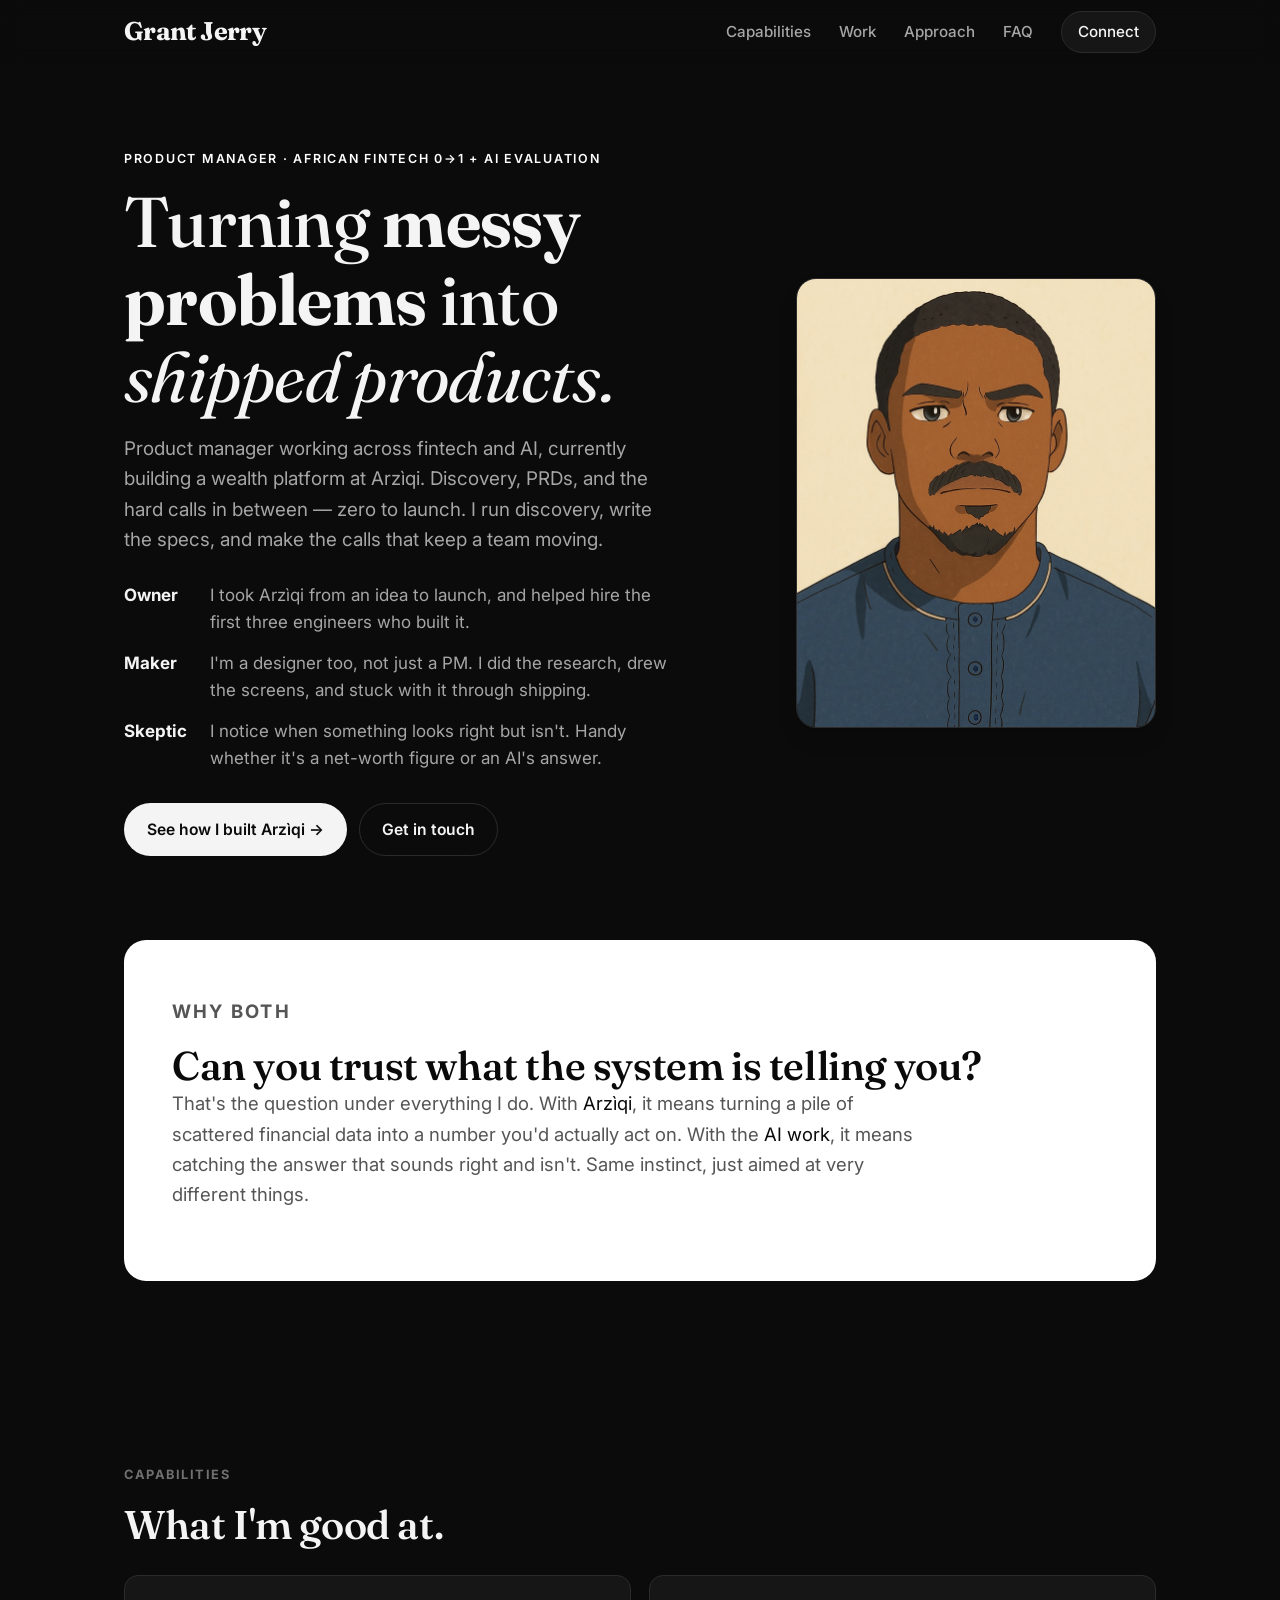
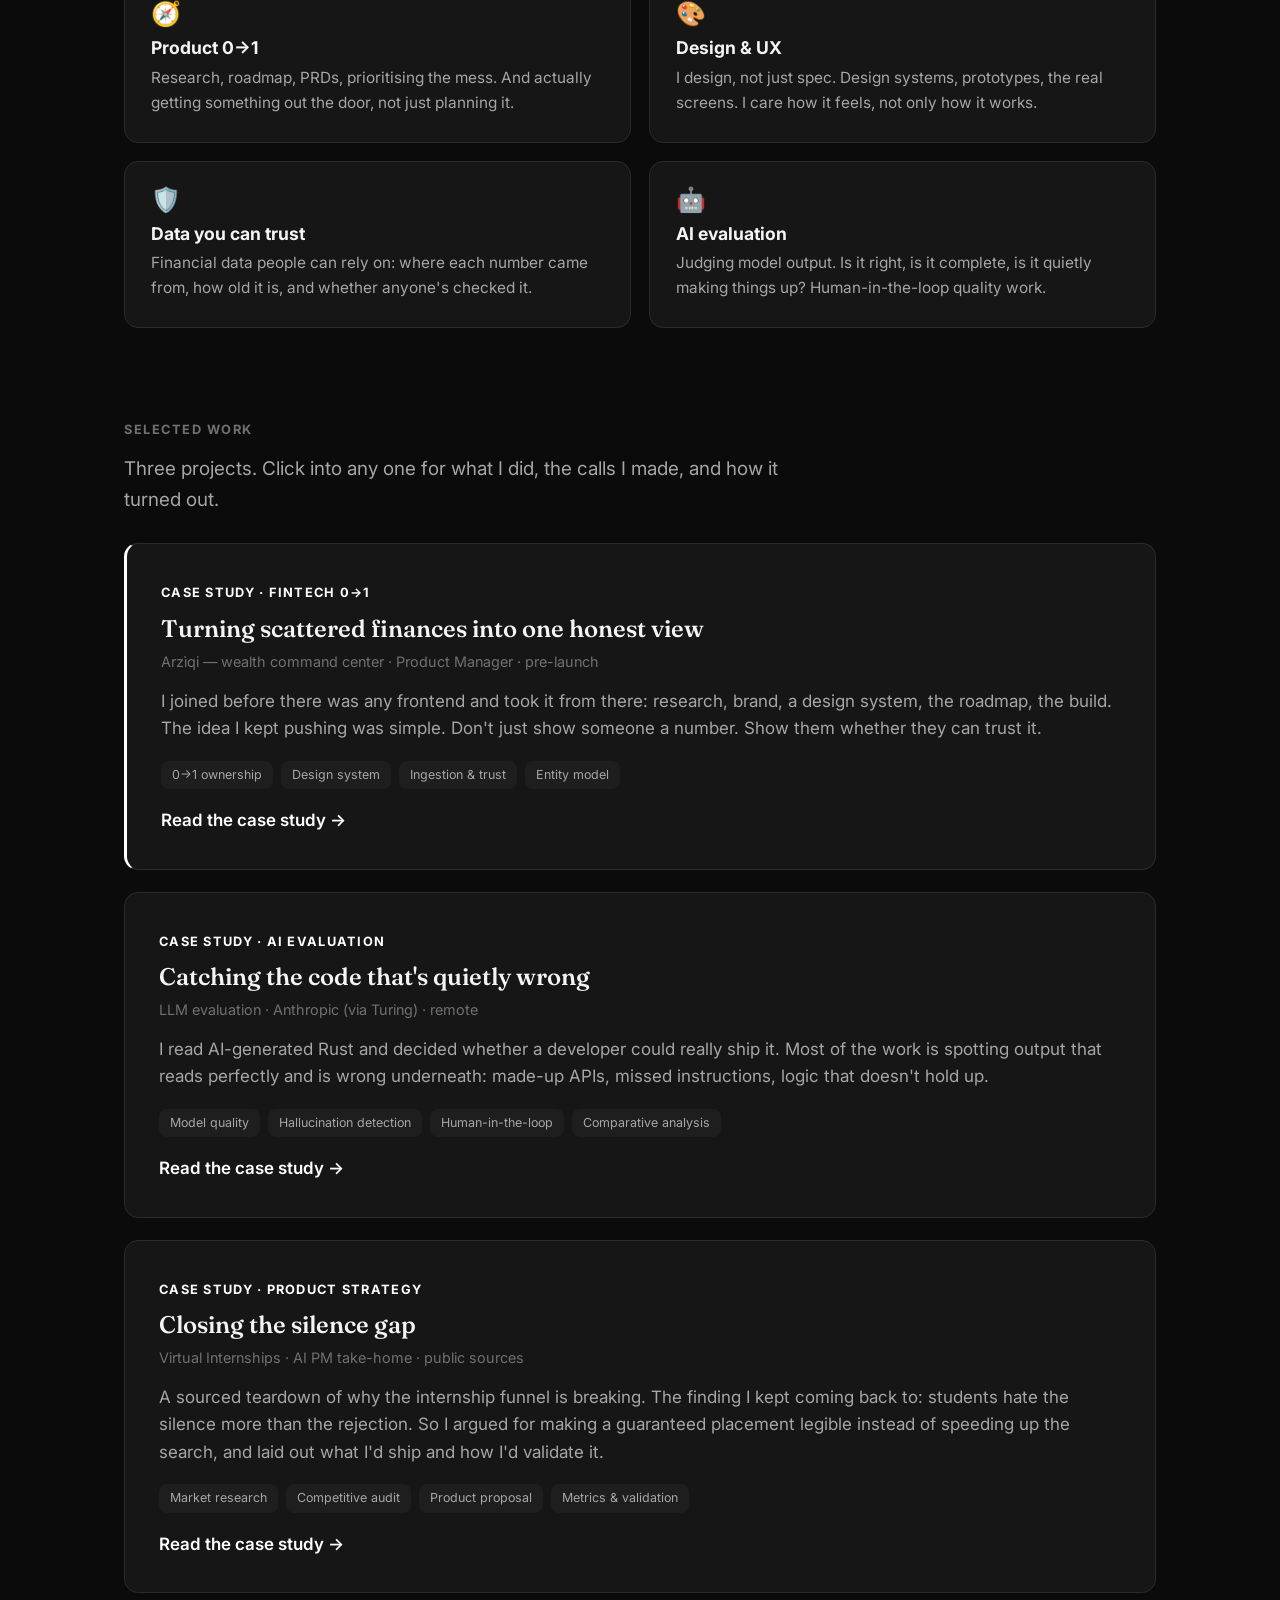
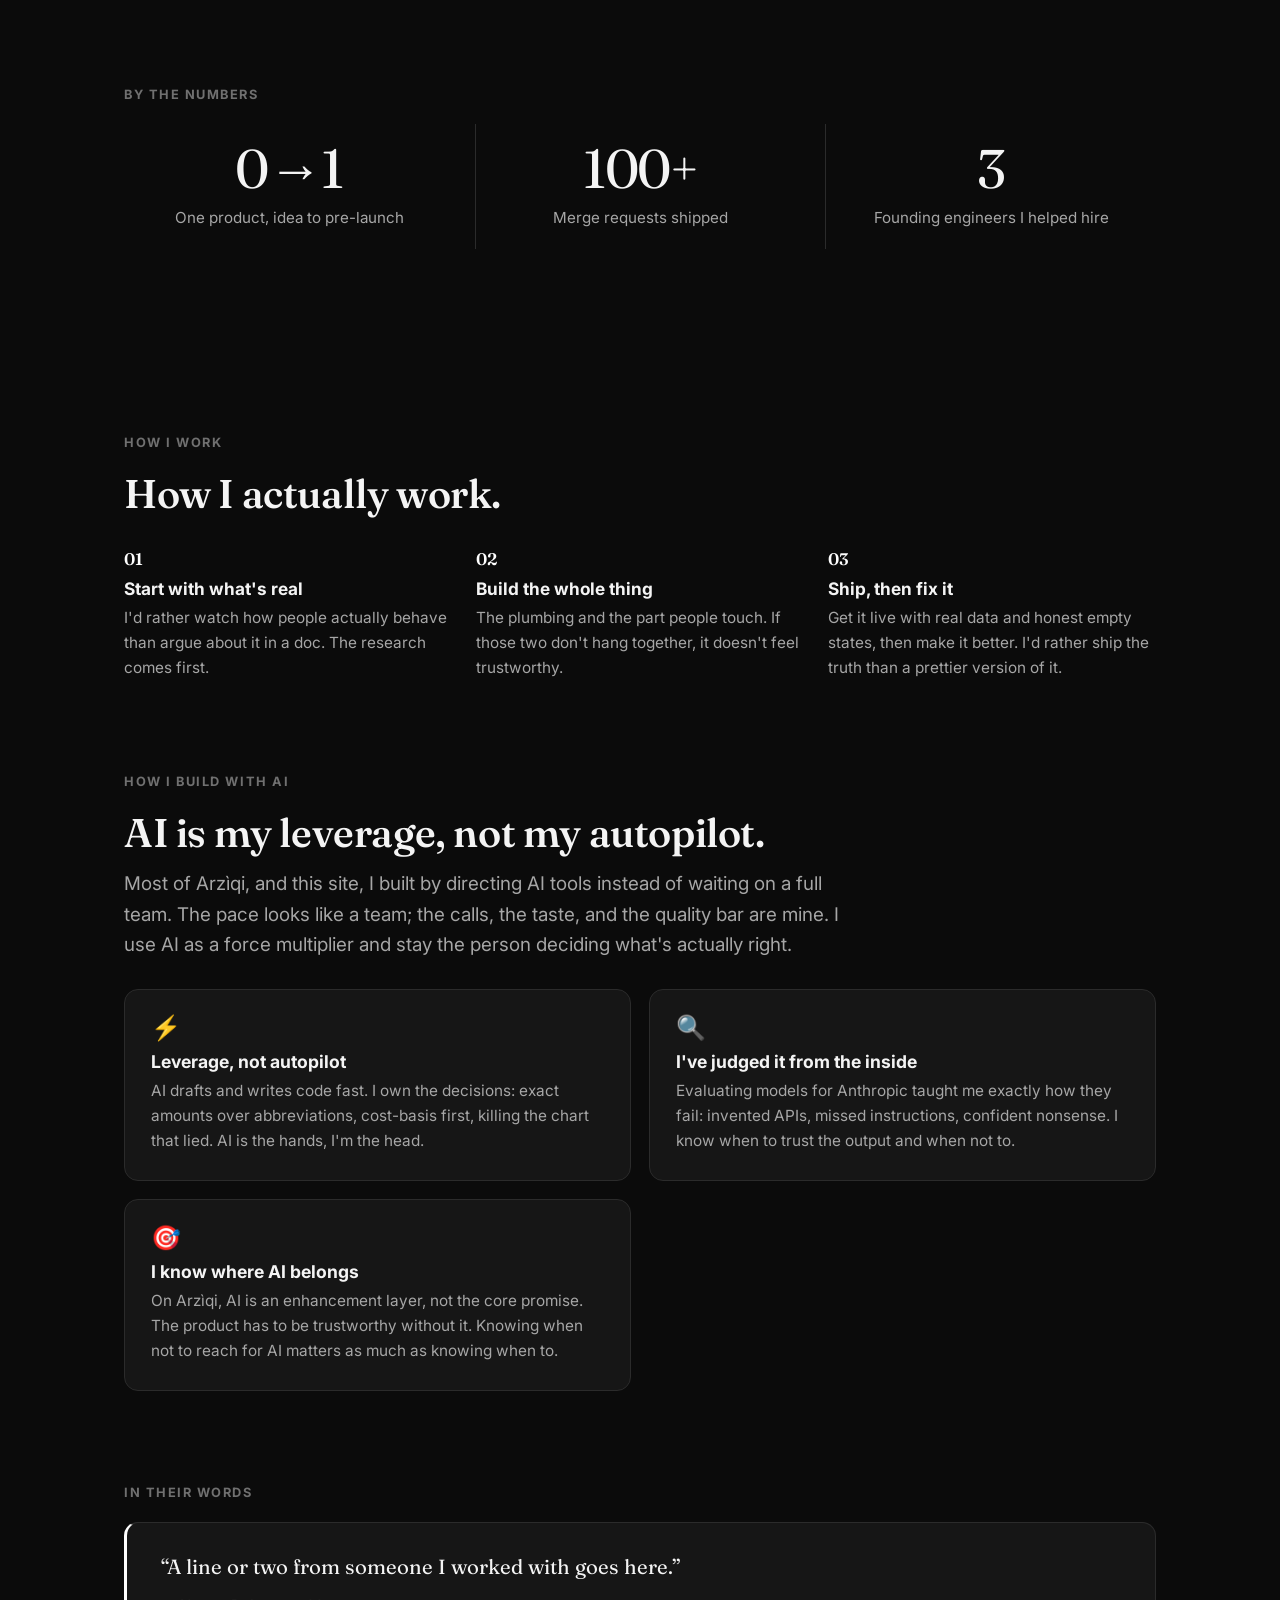
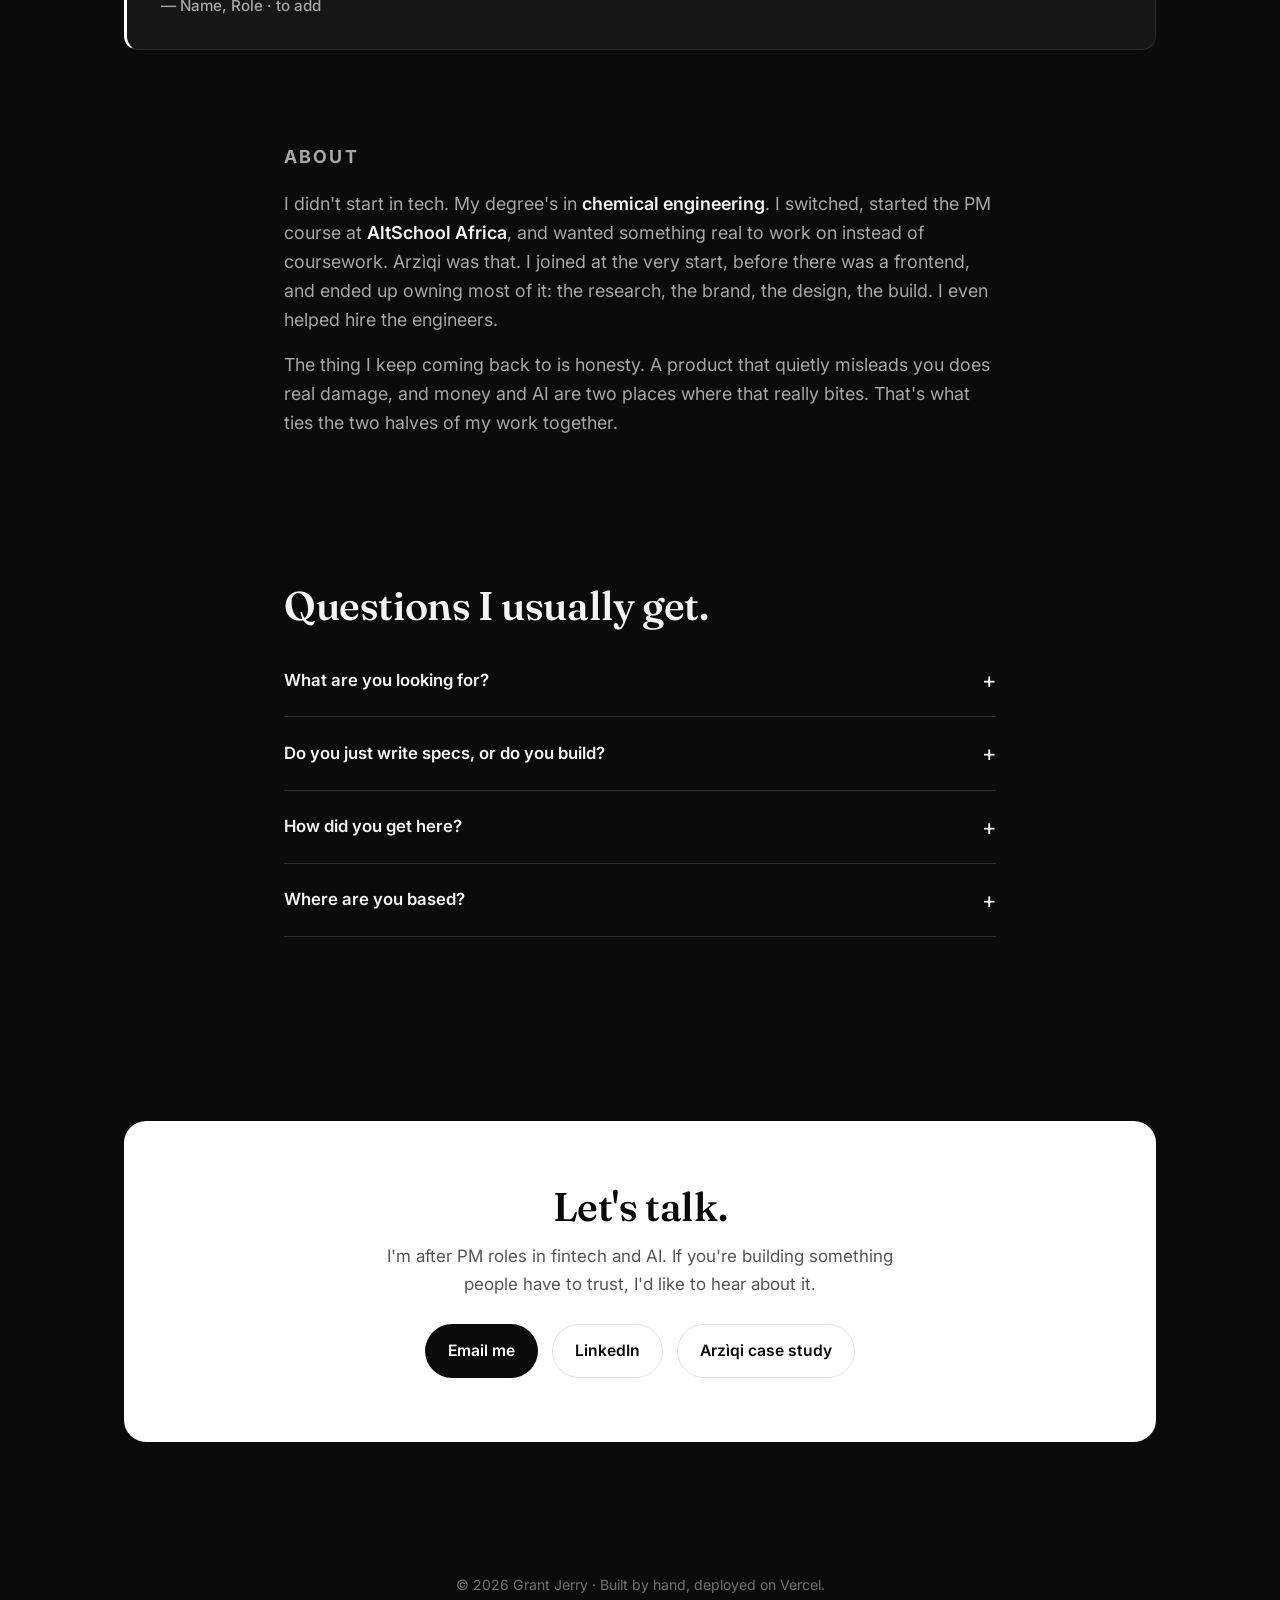
==== commit 9e004dbc: "copy: make hero headline and lead more generic Co-Authored-By: Claude Opus 4.8 (1M context) <noreply" ====
--- a/index.html
+++ b/index.html
@@ -43,11 +43,11 @@
       <div class="hero-grid">
         <div>
           <p class="eyebrow reveal">Product Manager · African fintech 0→1 + AI evaluation</p>
-          <h1 class="reveal">I make <span class="b">money</span> and <span class="b">machines</span> <span class="i">trustworthy.</span></h1>
-          <p class="lead reveal" style="max-width:47ch;margin-top:18px;">I'm a product manager. For the past year and a
-            half I've been building Arzìqi, a wealth app for African owner-operators, from an empty repo to something
-            people can actually use. On the side, I evaluate AI models for Anthropic. Both jobs come down to the same
-            question: can you trust what the thing in front of you is telling you?</p>
+          <h1 class="reveal">Turning <span class="b">messy problems</span> into <span class="i">shipped products.</span></h1>
+          <p class="lead reveal" style="max-width:47ch;margin-top:18px;">Product manager working across fintech and AI,
+            currently building a wealth platform at <span class="accent">Arzìqi</span>. Discovery, PRDs, and the hard
+            calls in between — zero to launch. I run discovery, write the specs, and make the calls that keep a team
+            moving.</p>
           <div class="triad reveal">
             <div class="row"><span class="k">Owner</span><span class="v">I took Arzìqi from an idea to launch, and helped hire the first three engineers who built it.</span></div>
             <div class="row"><span class="k">Maker</span><span class="v">I'm a designer too, not just a PM. I did the research, drew the screens, and stuck with it through shipping.</span></div>
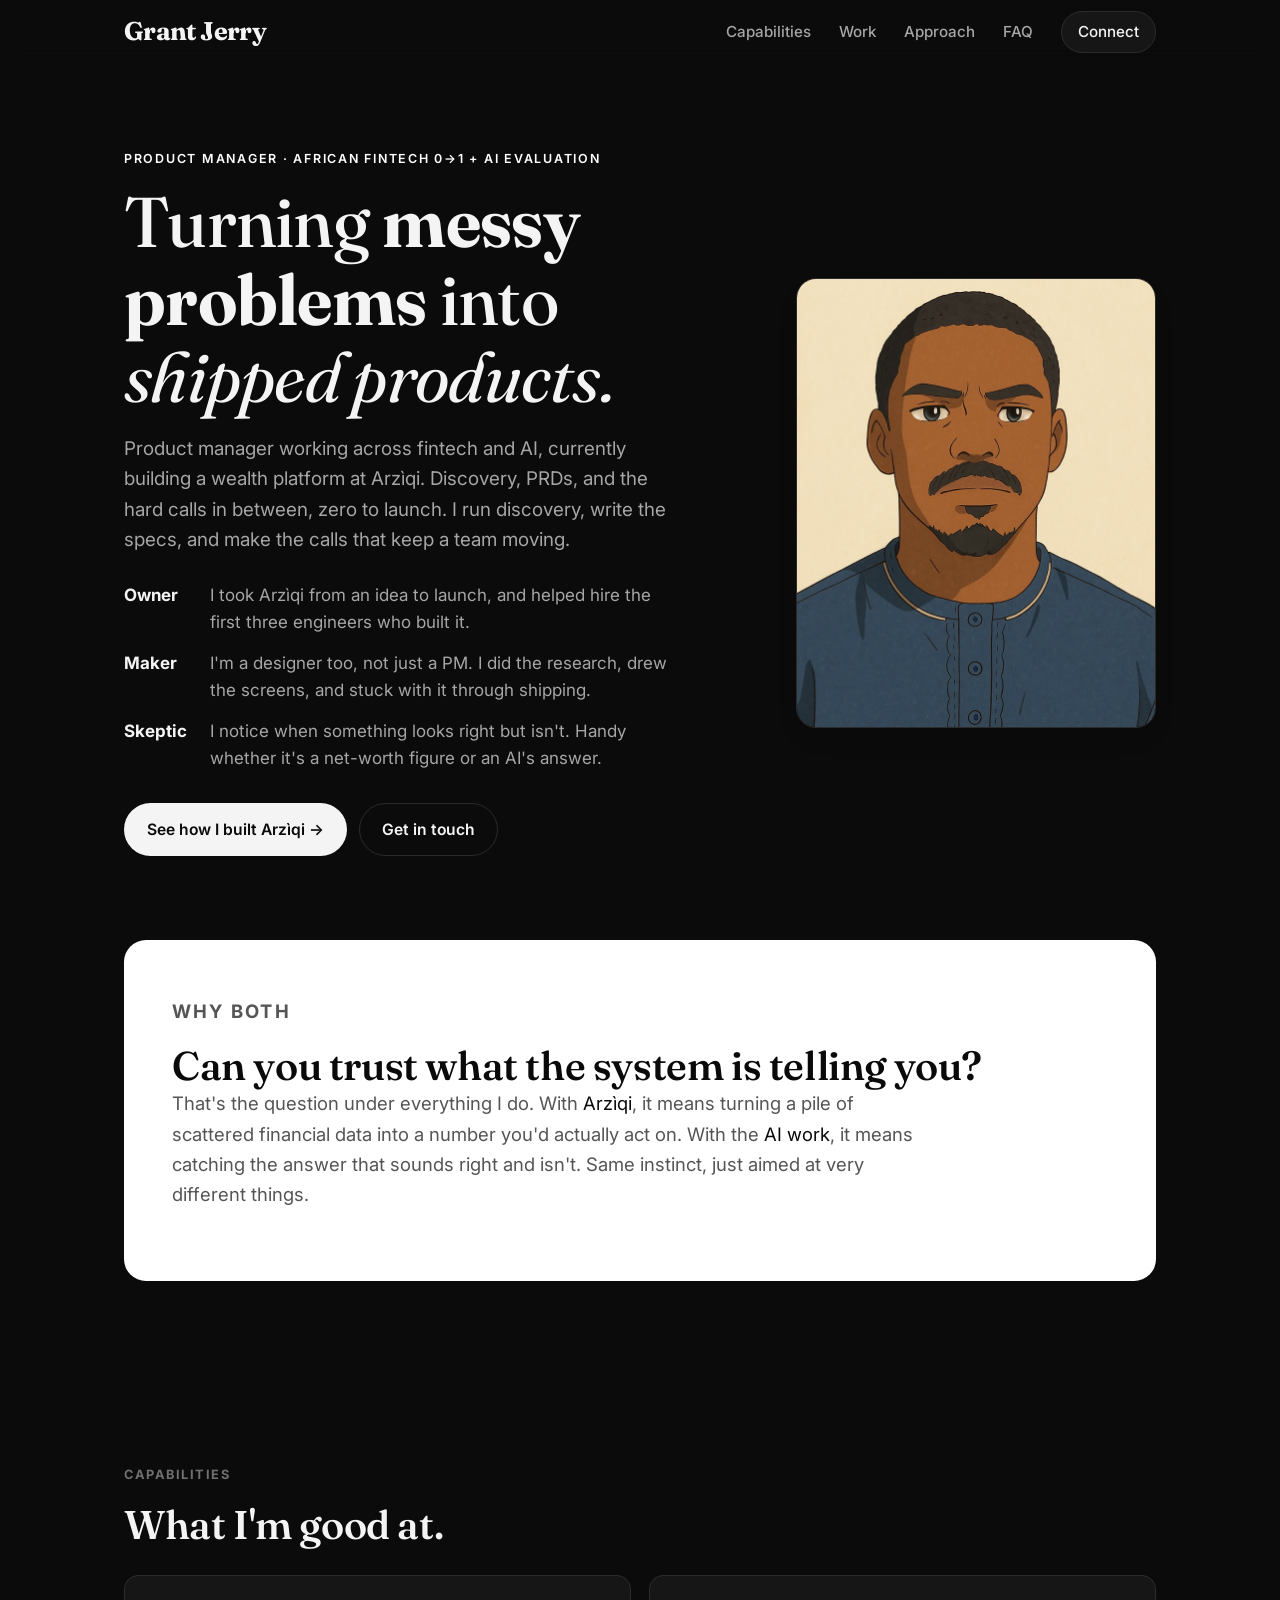
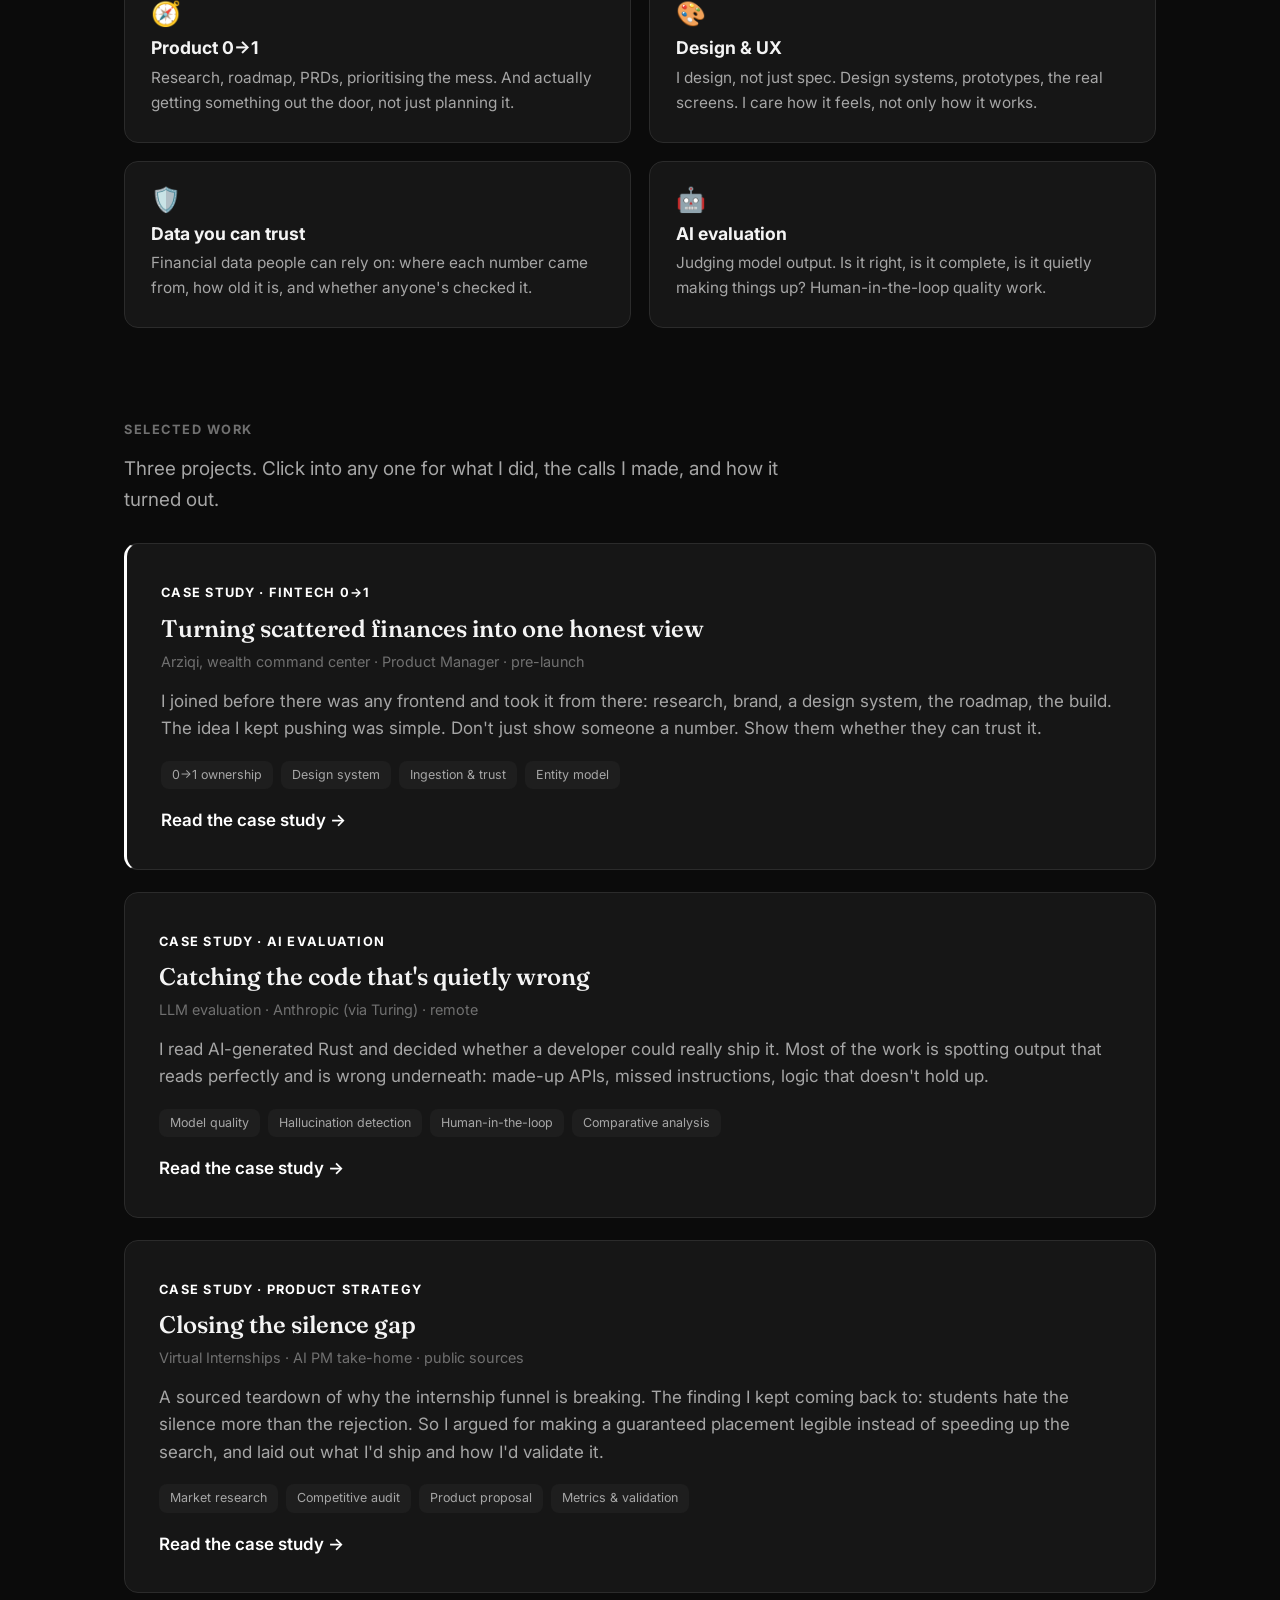
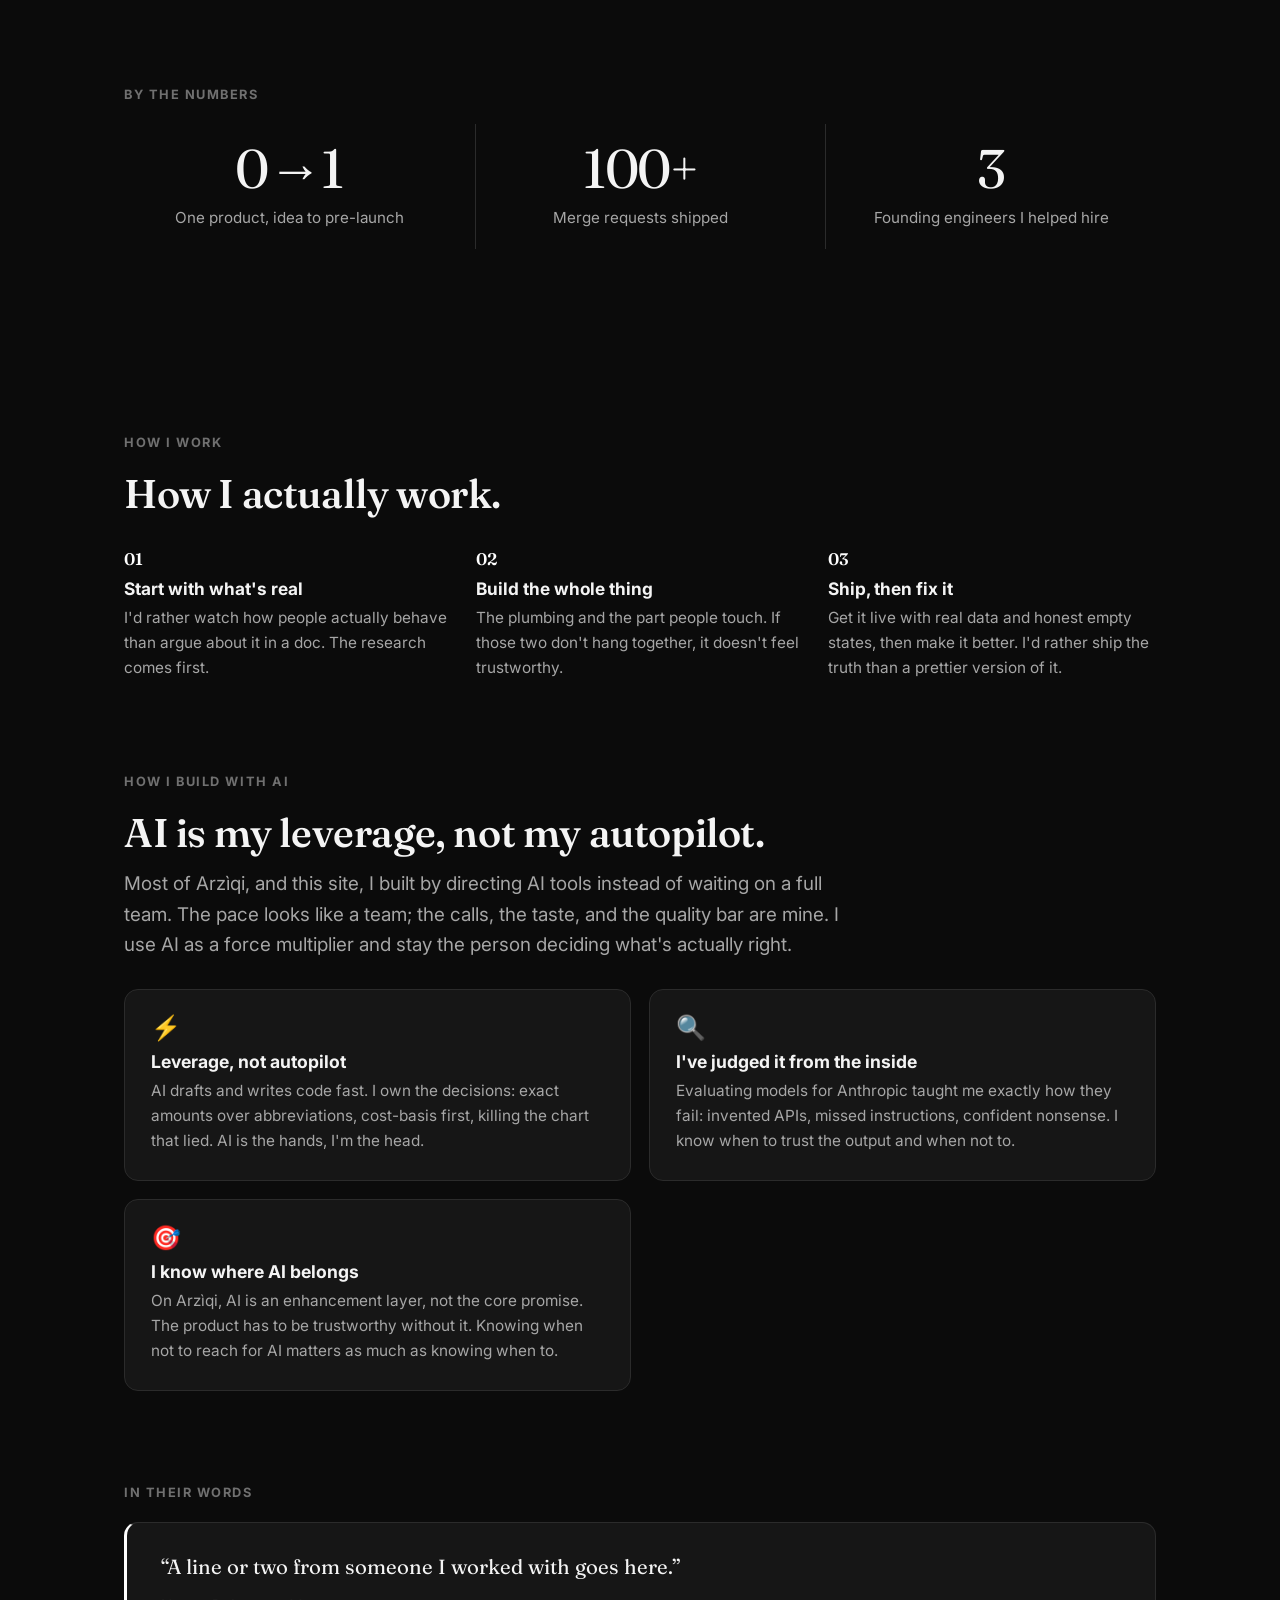
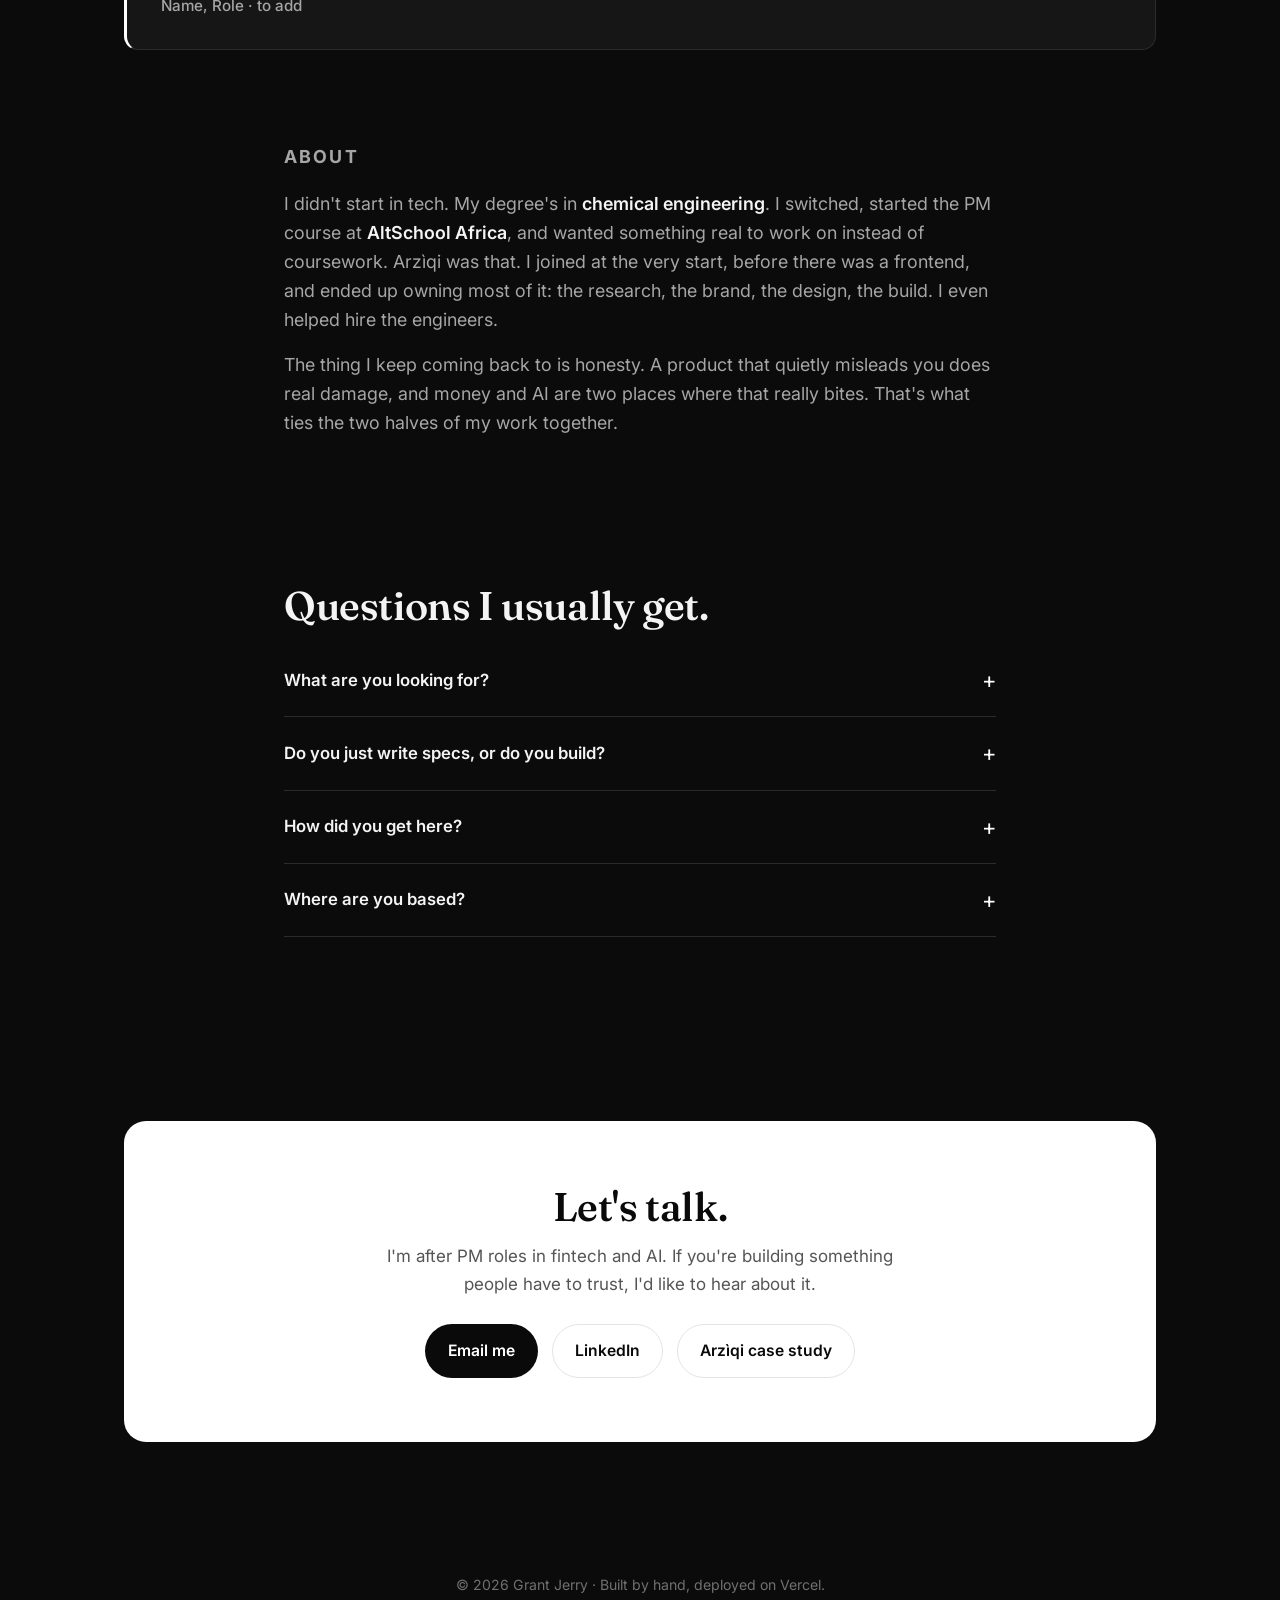
==== commit c7aef7cc: "copy: remove em dashes across the portfolio Co-Authored-By: Claude Opus 4.8 (1M context) <noreply@an" ====
--- a/index.html
+++ b/index.html
@@ -3,9 +3,9 @@
 <head>
   <meta charset="UTF-8" />
   <meta name="viewport" content="width=device-width, initial-scale=1.0" />
-  <title>Grant Jerry — Product Manager (Fintech 0→1 · AI Evaluation)</title>
-  <meta name="description" content="Grant Jerry — a product manager who makes money and machines trustworthy: African fintech 0→1 (Arzìqi) and AI model evaluation." />
-  <meta property="og:title" content="Grant Jerry — I make money and machines trustworthy" />
+  <title>Grant Jerry, Product Manager (Fintech 0→1 · AI Evaluation)</title>
+  <meta name="description" content="Grant Jerry, a product manager who makes money and machines trustworthy: African fintech 0→1 (Arzìqi) and AI model evaluation." />
+  <meta property="og:title" content="Grant Jerry, I make money and machines trustworthy" />
   <meta property="og:description" content="Product manager: African fintech 0→1 (Arzìqi) + AI evaluation. Can you trust what the system is telling you?" />
   <meta property="og:type" content="website" />
   <meta property="og:url" content="https://grantjerry.vercel.app/" />
@@ -46,7 +46,7 @@
           <h1 class="reveal">Turning <span class="b">messy problems</span> into <span class="i">shipped products.</span></h1>
           <p class="lead reveal" style="max-width:47ch;margin-top:18px;">Product manager working across fintech and AI,
             currently building a wealth platform at <span class="accent">Arzìqi</span>. Discovery, PRDs, and the hard
-            calls in between — zero to launch. I run discovery, write the specs, and make the calls that keep a team
+            calls in between, zero to launch. I run discovery, write the specs, and make the calls that keep a team
             moving.</p>
           <div class="triad reveal">
             <div class="row"><span class="k">Owner</span><span class="v">I took Arzìqi from an idea to launch, and helped hire the first three engineers who built it.</span></div>
@@ -102,7 +102,7 @@
         <a class="card card-featured reveal" href="/arziqi">
           <span class="kicker">Case study · Fintech 0→1</span>
           <h3>Turning scattered finances into one honest view</h3>
-          <p class="role">Arzìqi — wealth command center · Product Manager · pre-launch</p>
+          <p class="role">Arzìqi, wealth command center · Product Manager · pre-launch</p>
           <p>I joined before there was any frontend and took it from there: research, brand, a design system, the
             roadmap, the build. The idea I kept pushing was simple. Don't just show someone a number. Show them whether
             they can trust it.</p>
@@ -196,9 +196,9 @@
     <div class="wrap">
       <p class="section-label reveal">In their words</p>
       <div class="quote reveal">
-        <!-- TODO (Grant): drop in a real quote — one or two lines from Mensaah or a founding engineer. -->
+        <!-- TODO (Grant): drop in a real quote, one or two lines from Mensaah or a founding engineer. -->
         <p>“A line or two from someone I worked with goes here.”</p>
-        <div class="by">— Name, Role · <span class="muted">to add</span></div>
+        <div class="by">Name, Role · <span class="muted">to add</span></div>
       </div>
     </div>
   </section>
--- a/styles/main.css
+++ b/styles/main.css
@@ -1,5 +1,5 @@
 /* ============================================================
-   Grant Jerry — Portfolio. Hand-crafted, dependency-free.
+   Grant Jerry, Portfolio. Hand-crafted, dependency-free.
    Monochrome: black background, white text.
    ============================================================ */
 
@@ -11,7 +11,7 @@
   --muted:     #a6a6a6;
   --faint:     #707070;
   --line:      #2b2b2b;
-  --accent:    #ffffff;   /* mono — white */
+  --accent:    #ffffff;   /* mono, white */
   --accent-2:  #ffffff;
   --accent-lt: #0a0a0a;   /* accent on the white contrast blocks = black */
   --sage:      #ffffff;
@@ -226,7 +226,7 @@
 .cap h3 { font-family: var(--sans); font-size: 1.1rem; font-weight: 700; margin: 12px 0 8px; letter-spacing: 0; }
 .cap p { color: var(--muted); font-size: .96rem; margin: 0; }
 
-/* process — how I work */
+/* process, how I work */
 .process { display: grid; grid-template-columns: repeat(3, 1fr); gap: 24px; }
 .step .n { font-family: var(--serif); font-size: 1.05rem; color: var(--accent); font-weight: 600; }
 .step h3 { font-family: var(--sans); font-size: 1.08rem; font-weight: 700; margin: 6px 0 8px; letter-spacing: 0; }
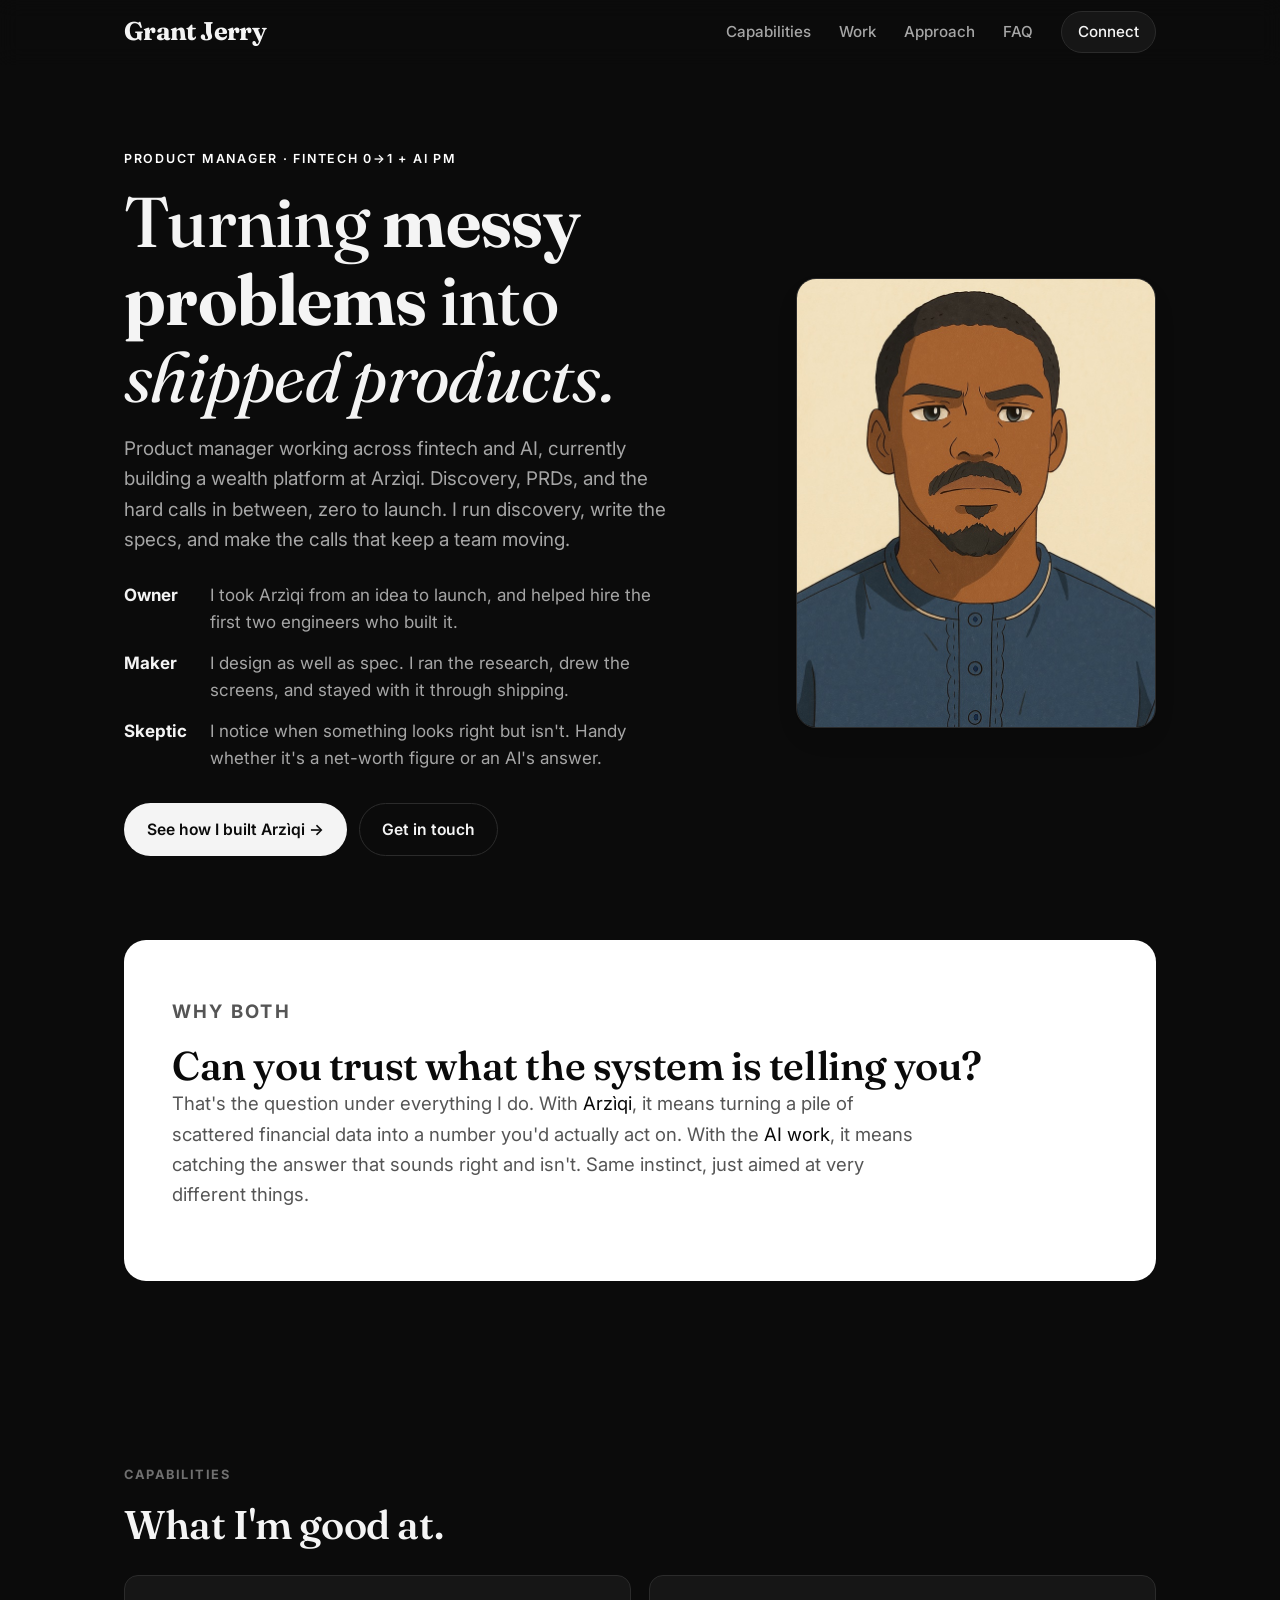
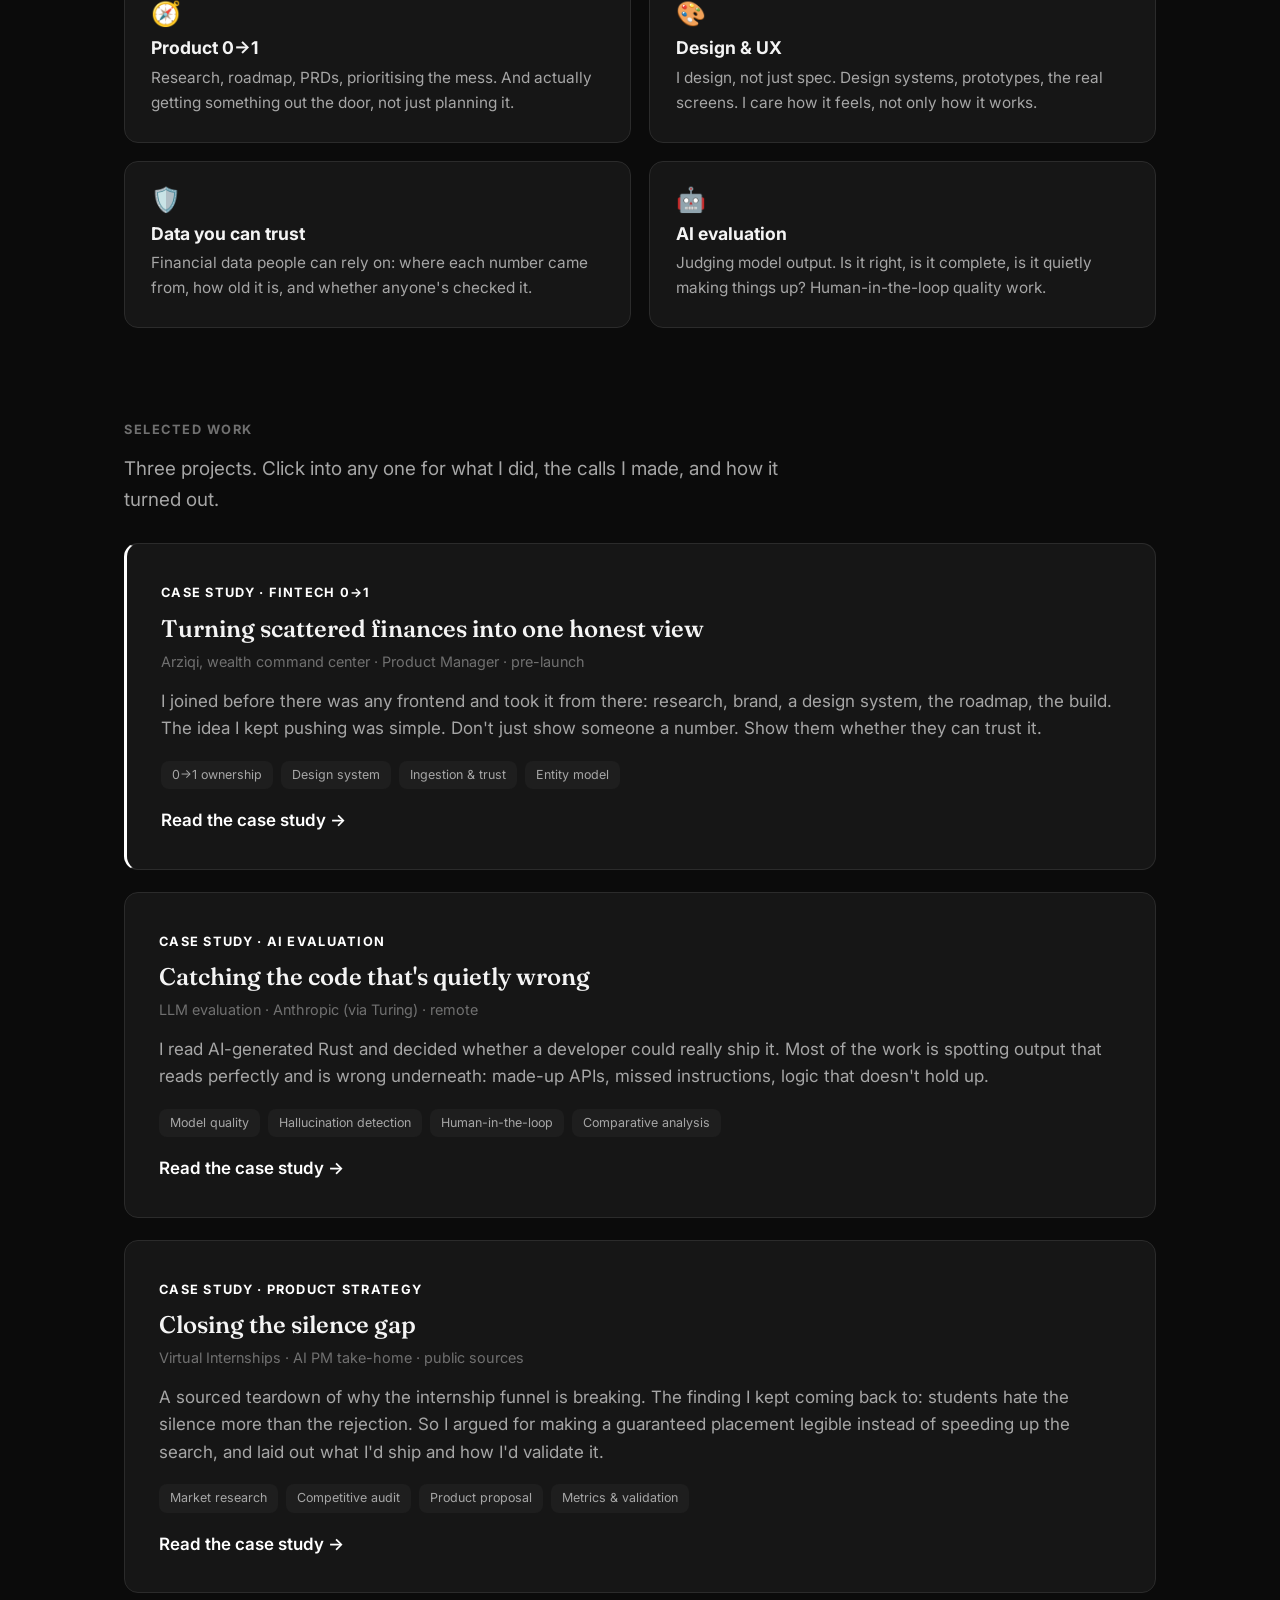
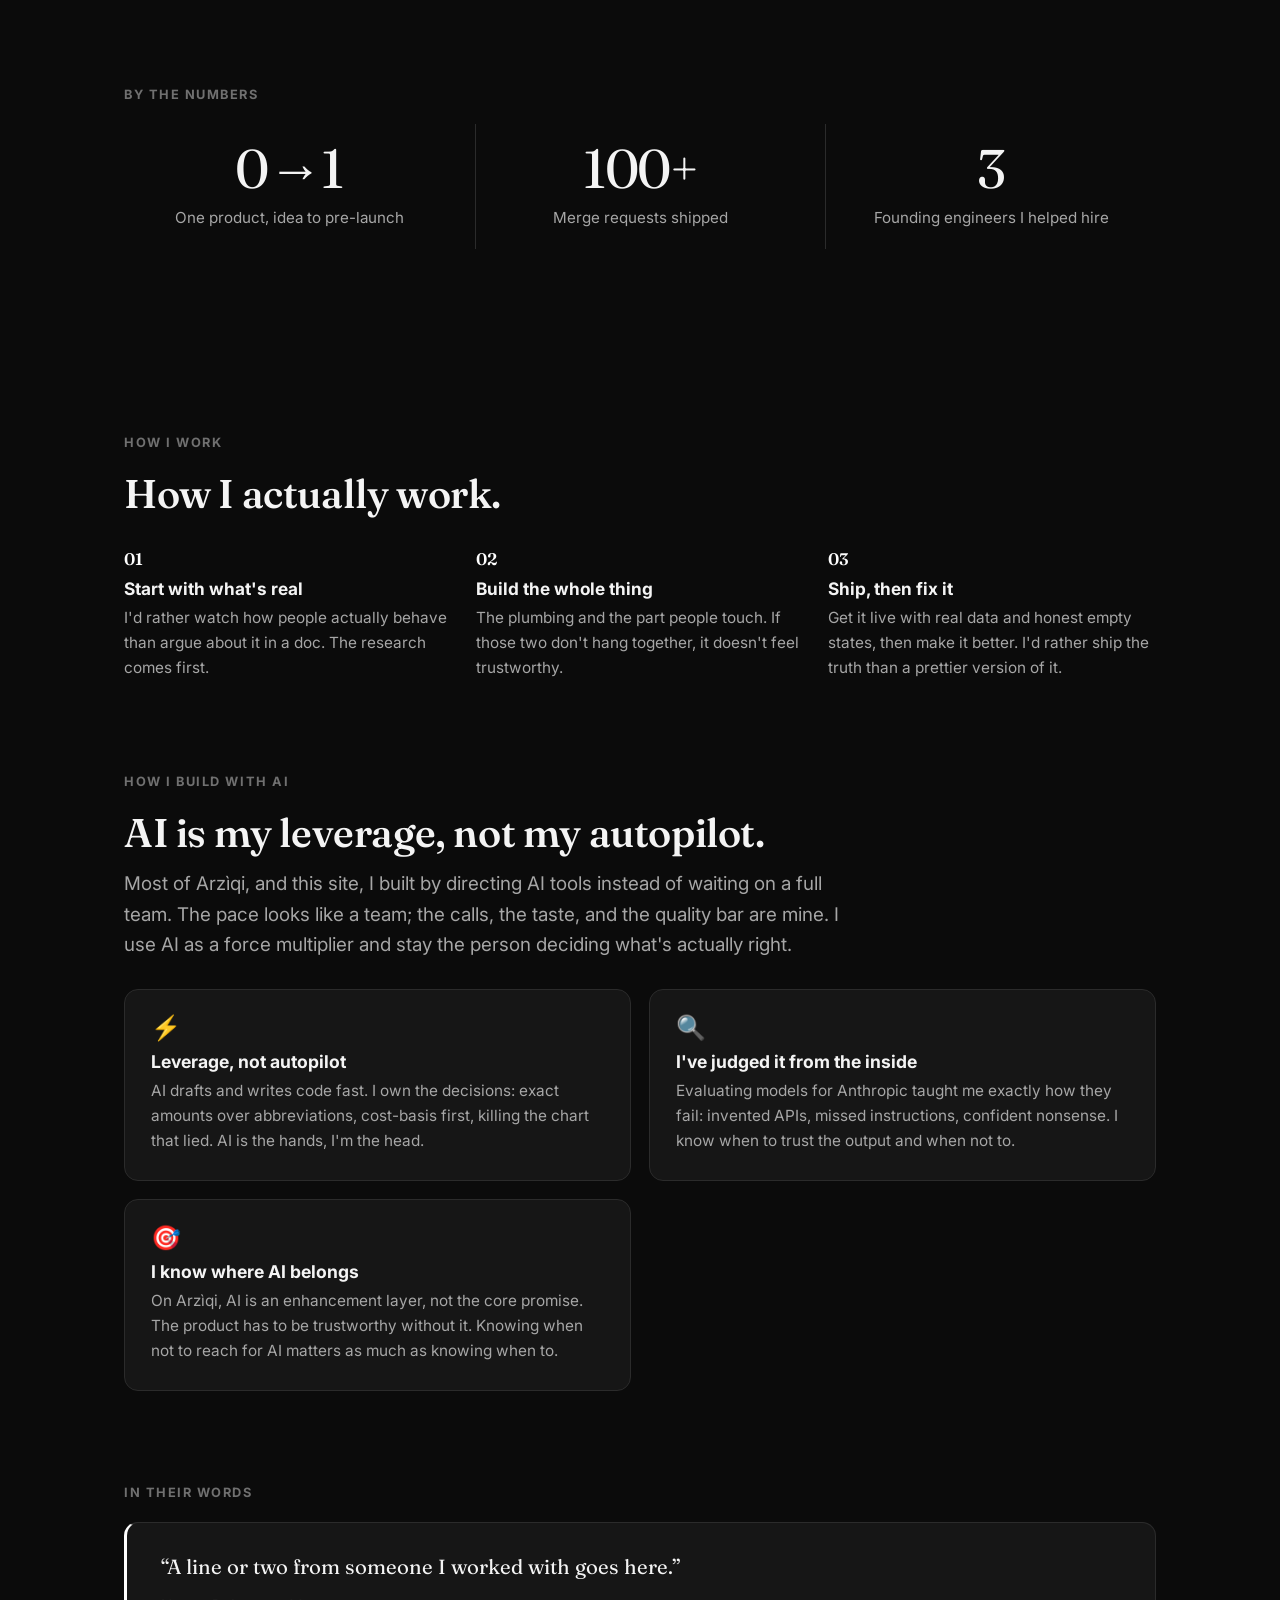
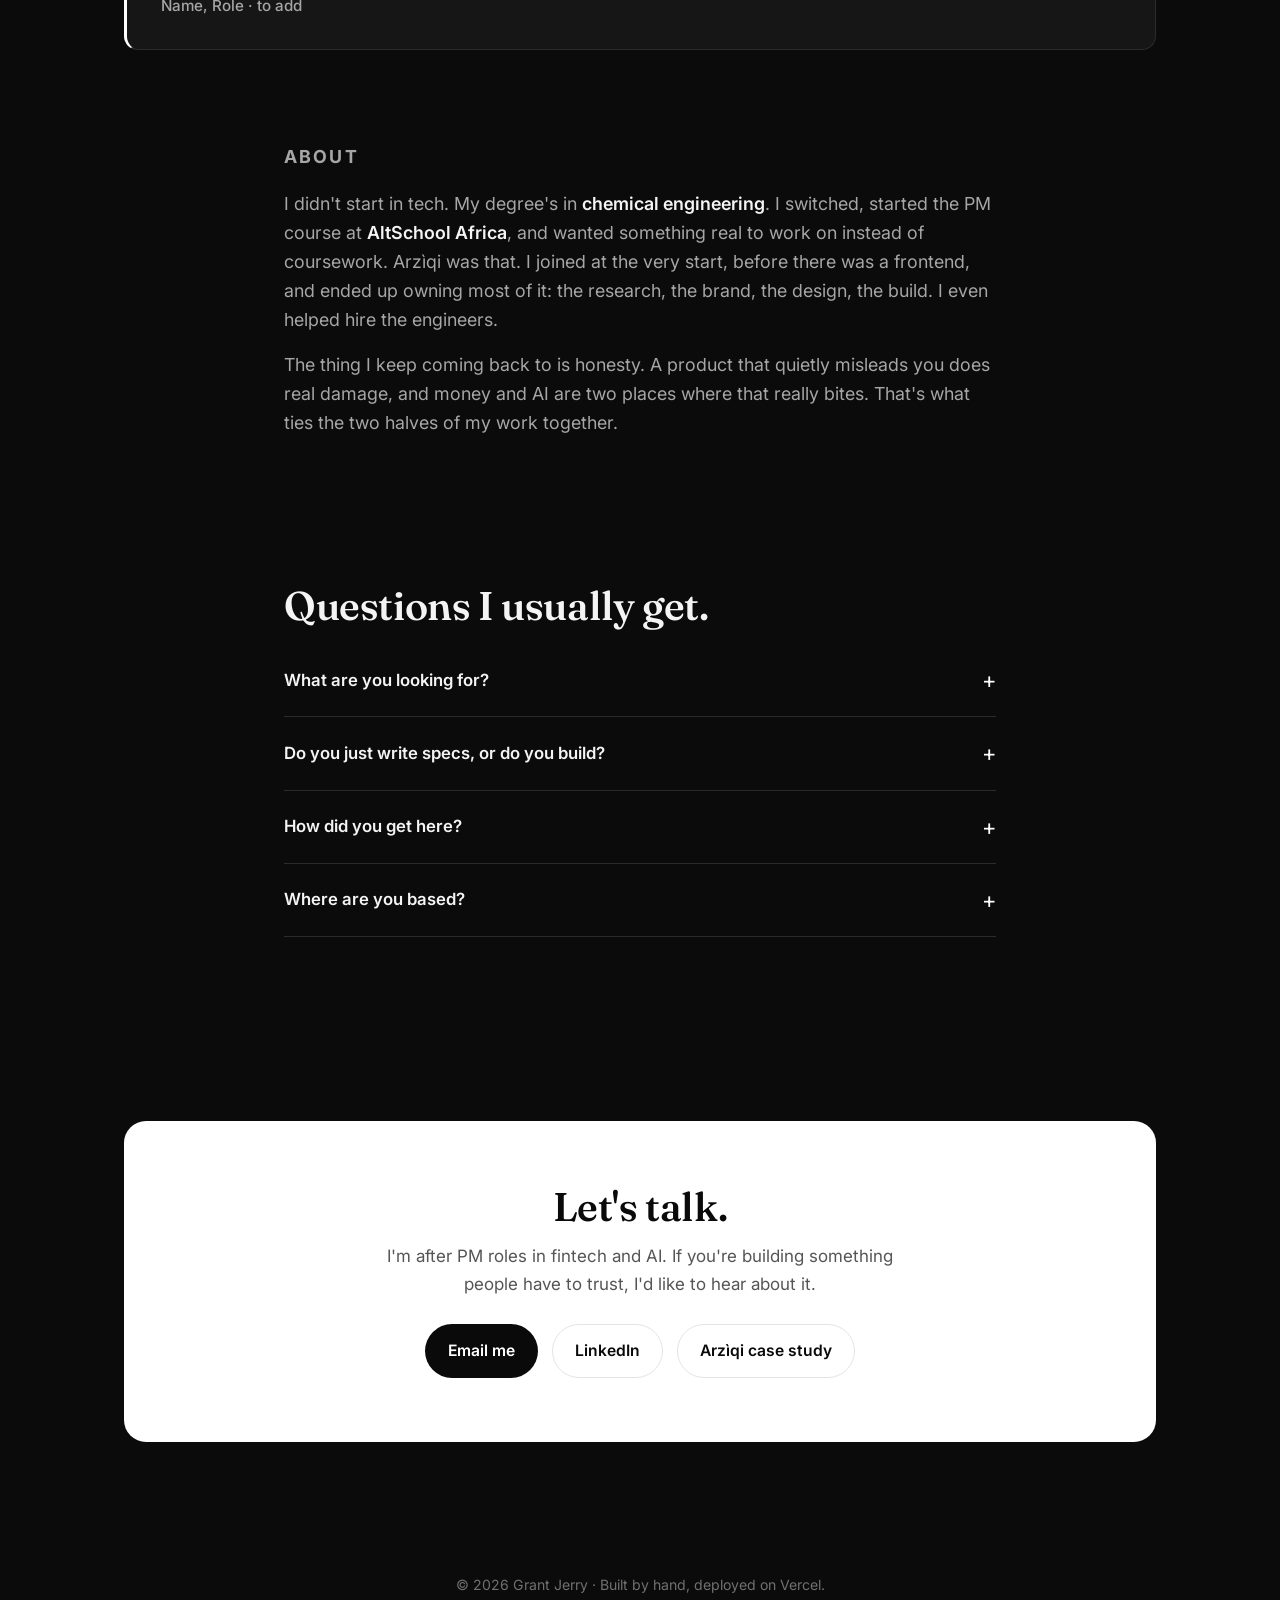
==== commit 88529dc9: "copy: tighten hero eyebrow and triad rows Co-Authored-By: Claude Opus 4.8 (1M context) <noreply@anth" ====
--- a/index.html
+++ b/index.html
@@ -42,15 +42,15 @@
     <div class="wrap">
       <div class="hero-grid">
         <div>
-          <p class="eyebrow reveal">Product Manager · African fintech 0→1 + AI evaluation</p>
+          <p class="eyebrow reveal">Product Manager · Fintech 0→1 + AI PM</p>
           <h1 class="reveal">Turning <span class="b">messy problems</span> into <span class="i">shipped products.</span></h1>
           <p class="lead reveal" style="max-width:47ch;margin-top:18px;">Product manager working across fintech and AI,
             currently building a wealth platform at <span class="accent">Arzìqi</span>. Discovery, PRDs, and the hard
             calls in between, zero to launch. I run discovery, write the specs, and make the calls that keep a team
             moving.</p>
           <div class="triad reveal">
-            <div class="row"><span class="k">Owner</span><span class="v">I took Arzìqi from an idea to launch, and helped hire the first three engineers who built it.</span></div>
-            <div class="row"><span class="k">Maker</span><span class="v">I'm a designer too, not just a PM. I did the research, drew the screens, and stuck with it through shipping.</span></div>
+            <div class="row"><span class="k">Owner</span><span class="v">I took Arzìqi from an idea to launch, and helped hire the first two engineers who built it.</span></div>
+            <div class="row"><span class="k">Maker</span><span class="v">I design as well as spec. I ran the research, drew the screens, and stayed with it through shipping.</span></div>
             <div class="row"><span class="k">Skeptic</span><span class="v">I notice when something looks right but isn't. Handy whether it's a net-worth figure or an AI's answer.</span></div>
           </div>
           <div class="hero-cta reveal">
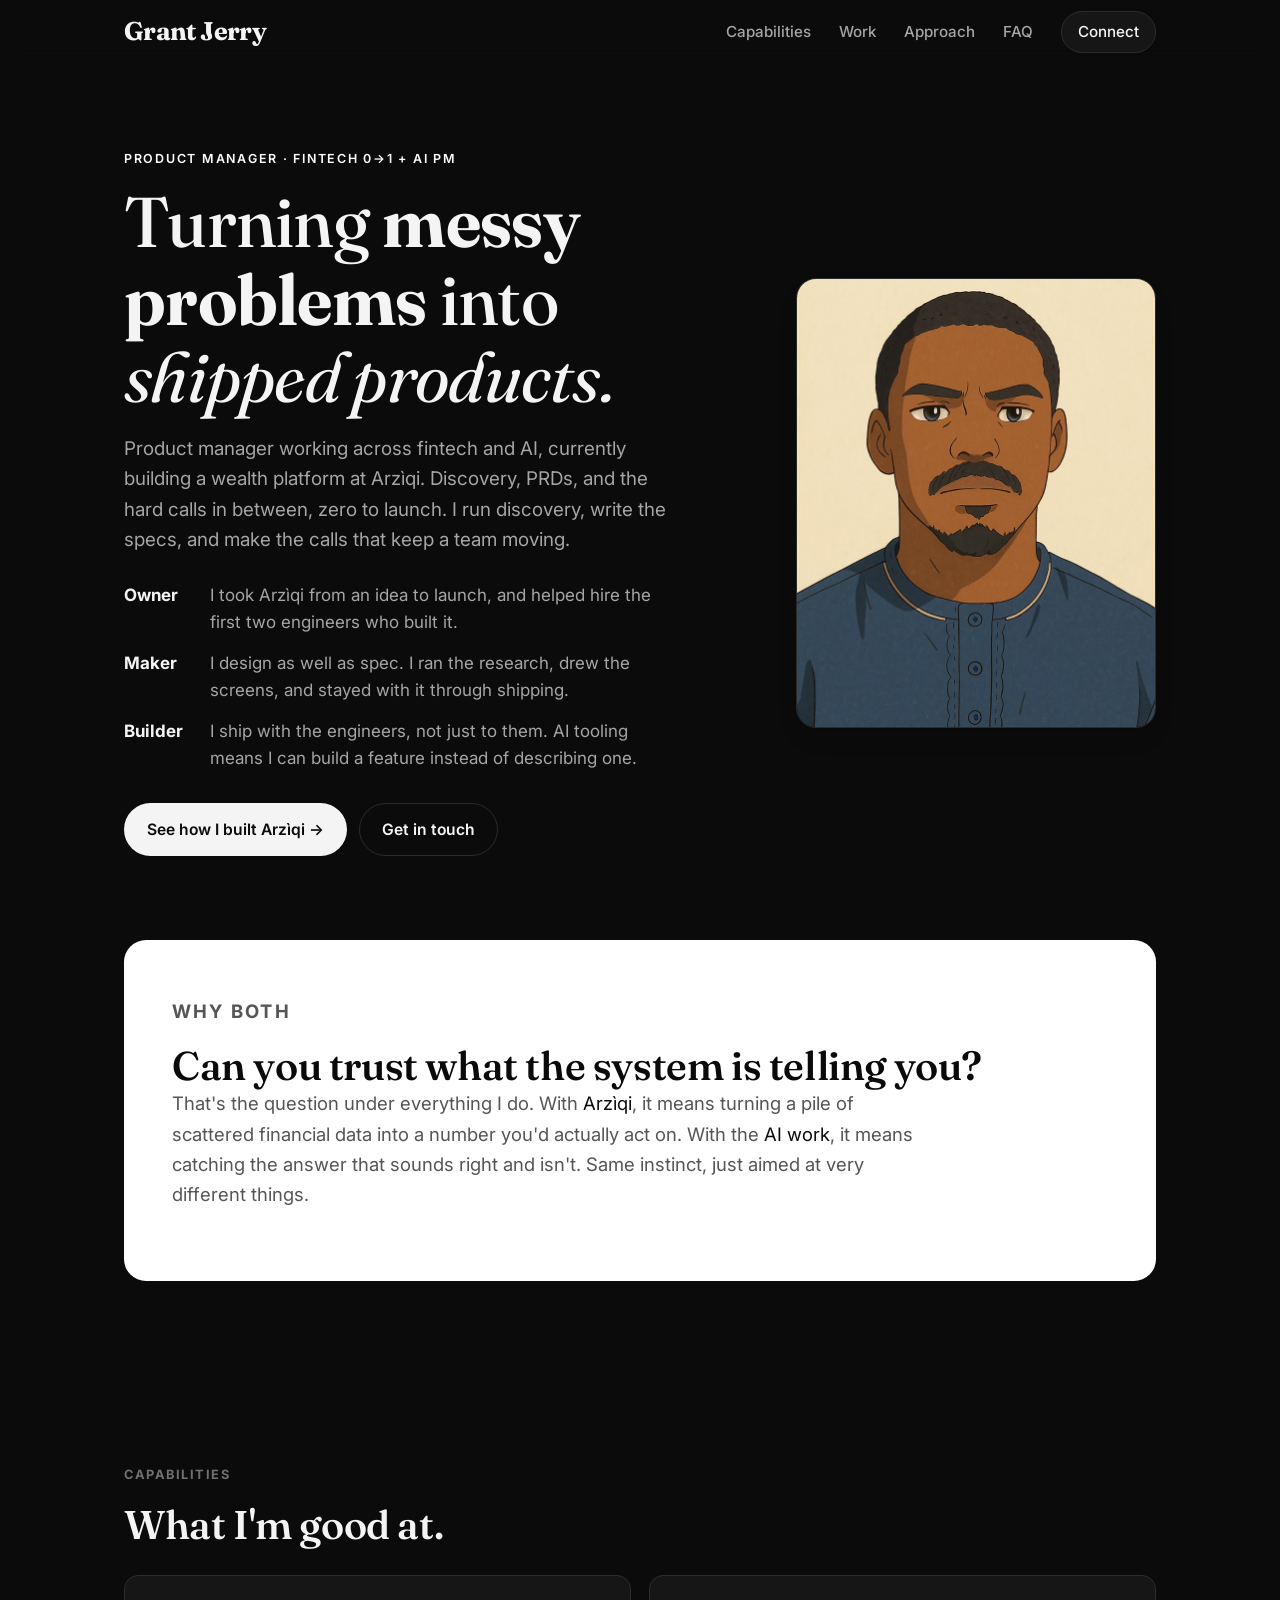
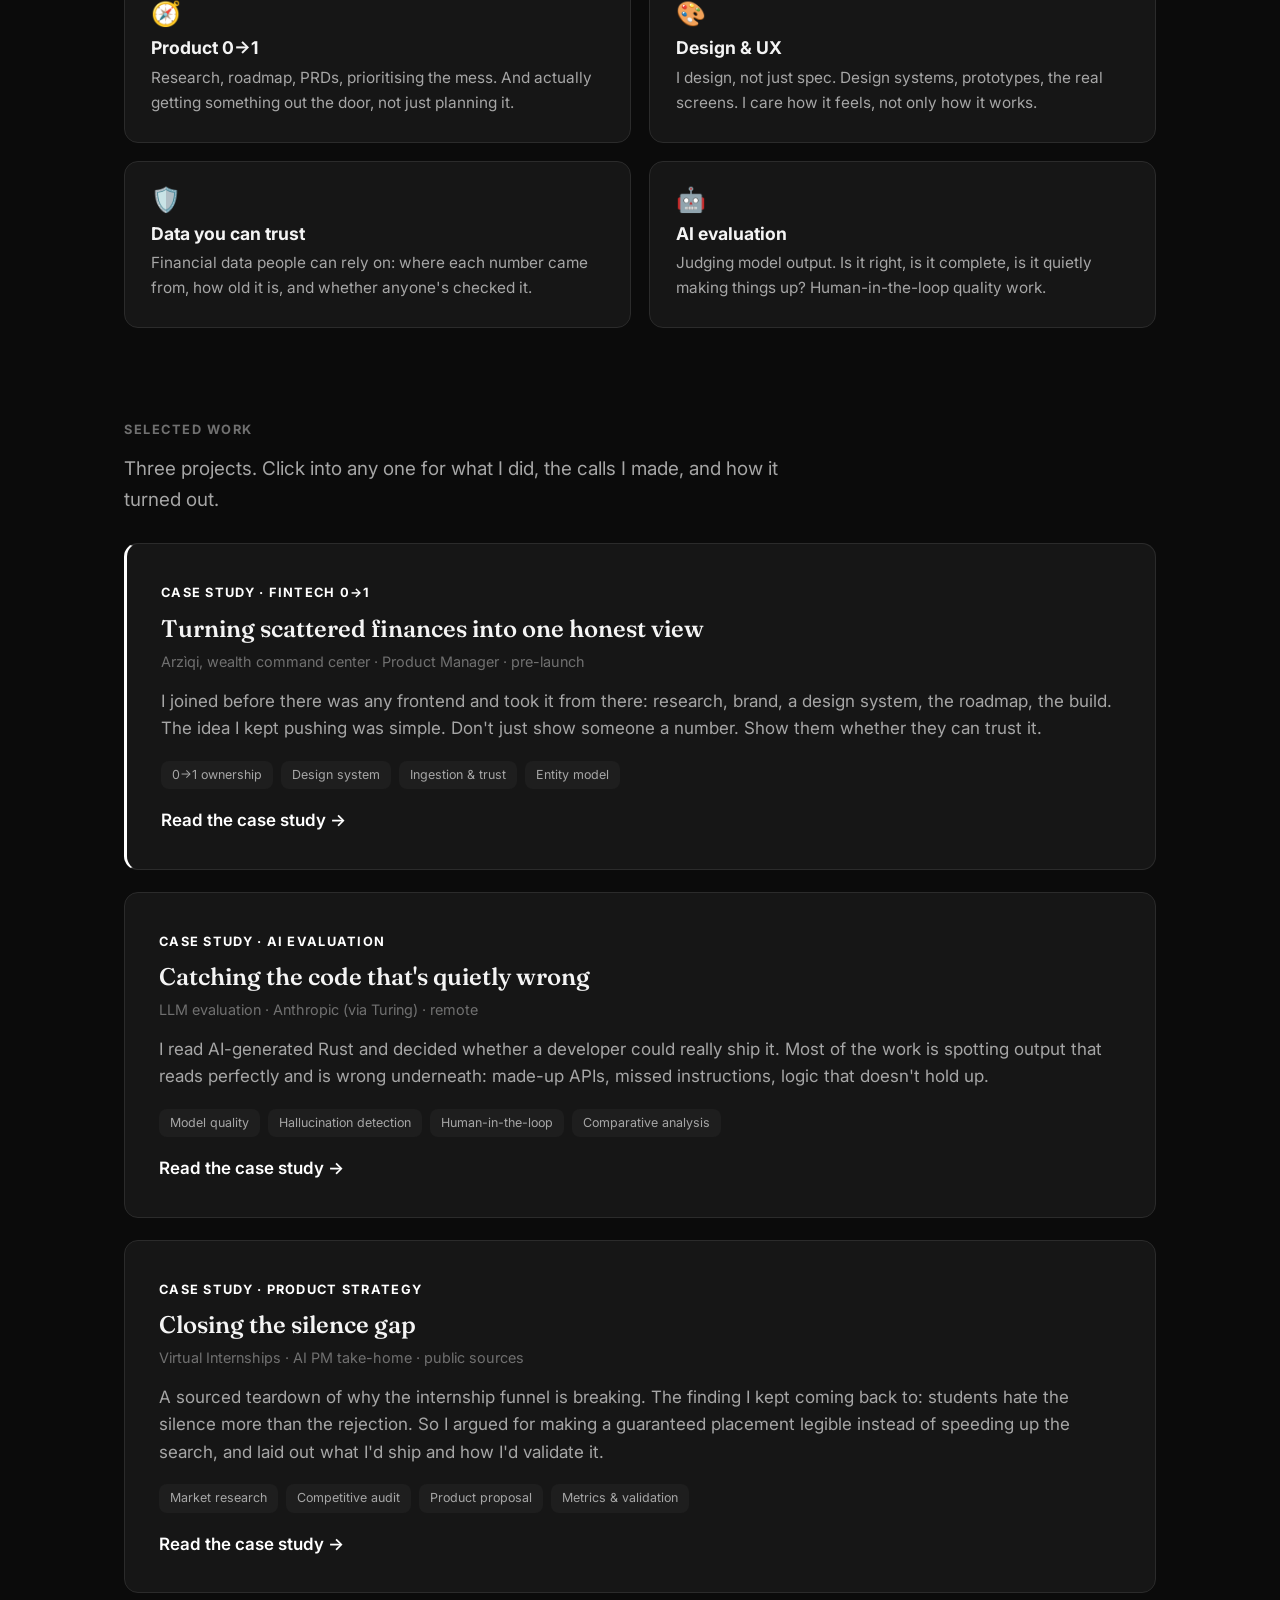
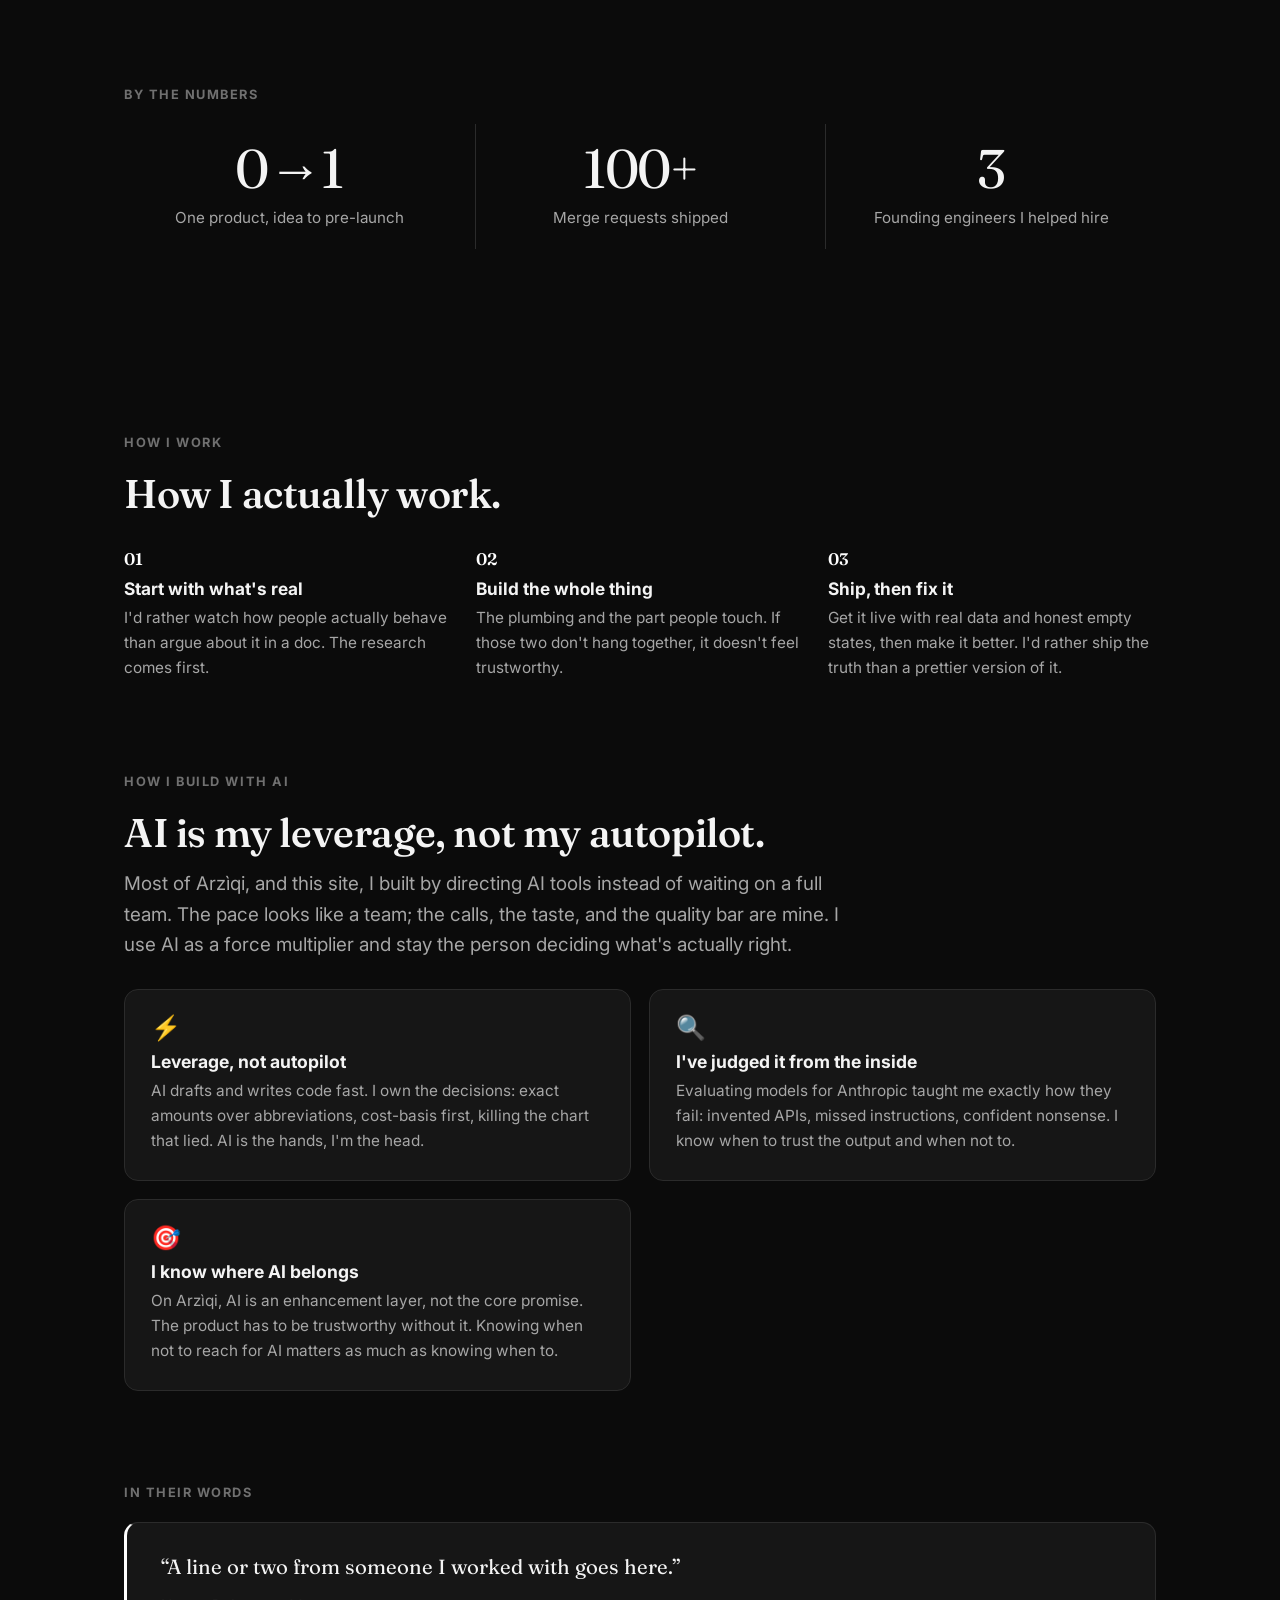
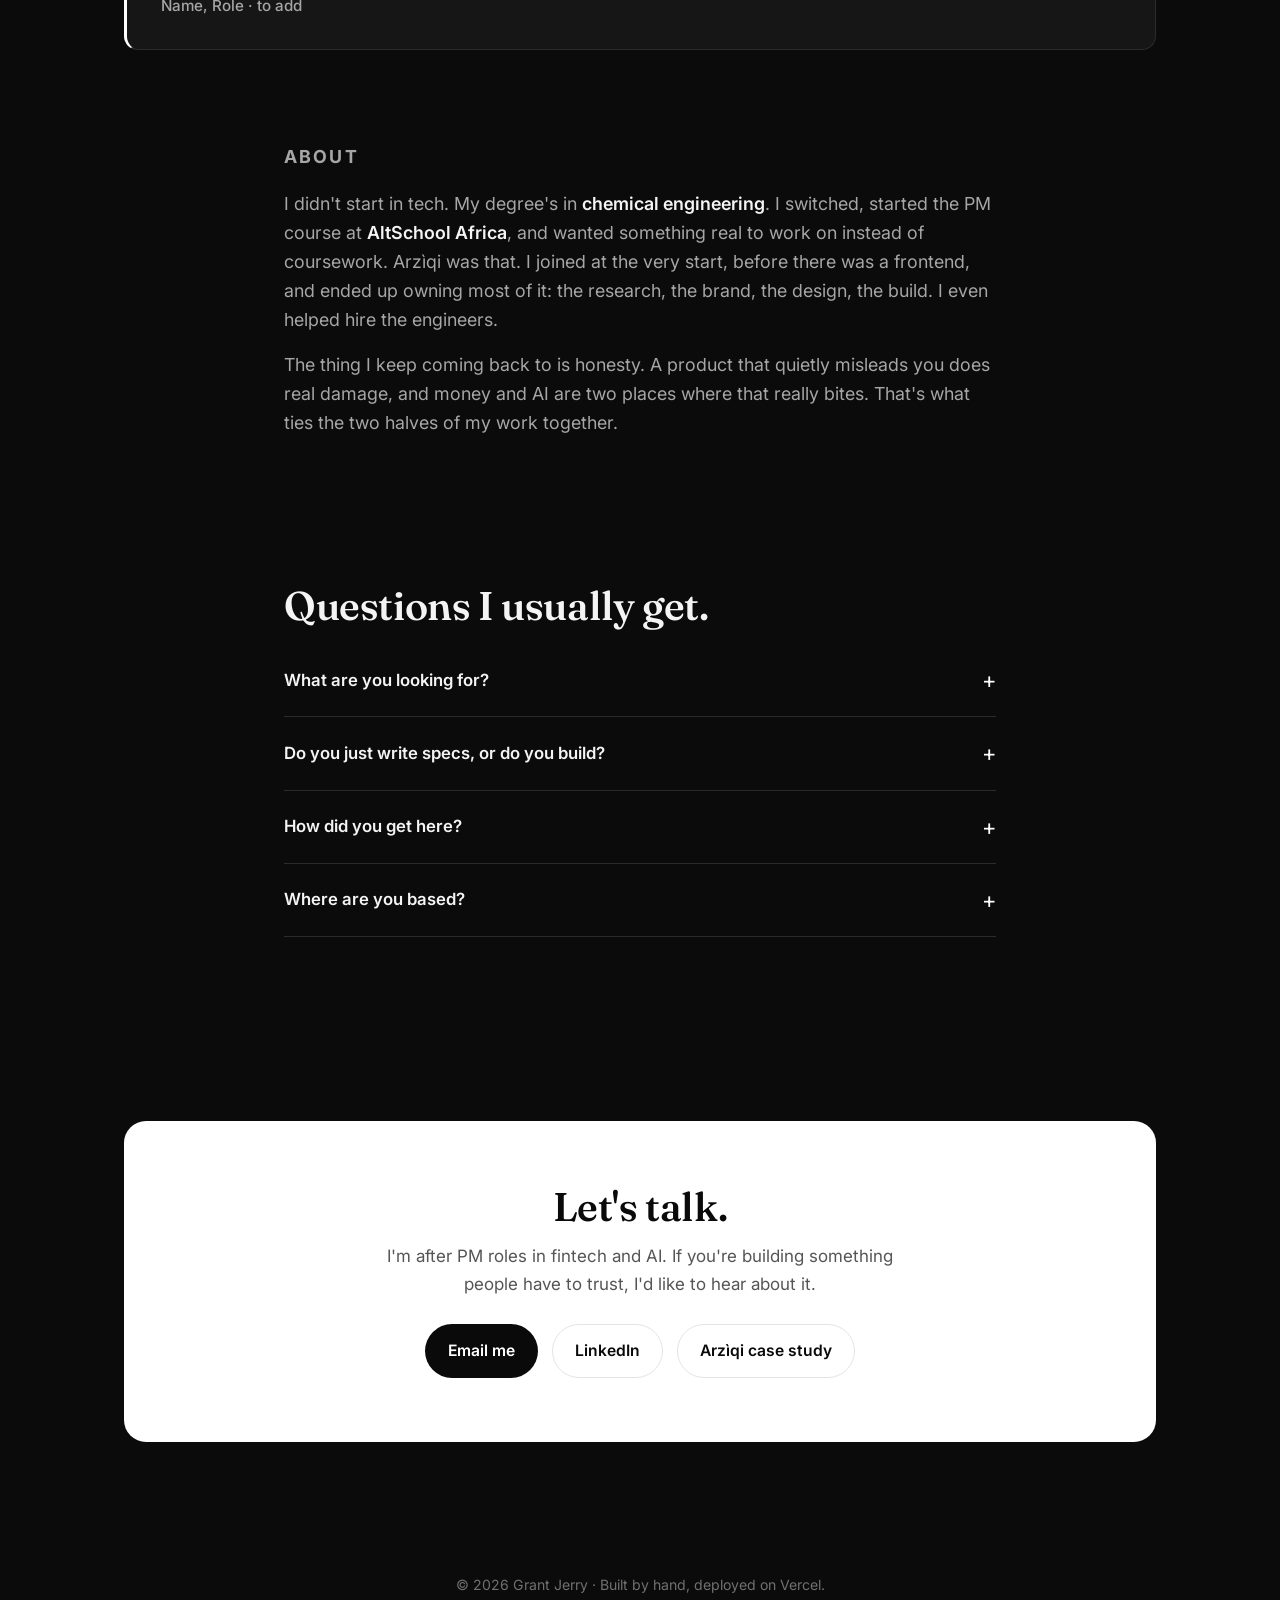
==== commit 468f5a25: "copy: replace Skeptic triad row with Builder Co-Authored-By: Claude Opus 4.8 (1M context) <noreply@a" ====
--- a/index.html
+++ b/index.html
@@ -51,7 +51,7 @@
           <div class="triad reveal">
             <div class="row"><span class="k">Owner</span><span class="v">I took Arzìqi from an idea to launch, and helped hire the first two engineers who built it.</span></div>
             <div class="row"><span class="k">Maker</span><span class="v">I design as well as spec. I ran the research, drew the screens, and stayed with it through shipping.</span></div>
-            <div class="row"><span class="k">Skeptic</span><span class="v">I notice when something looks right but isn't. Handy whether it's a net-worth figure or an AI's answer.</span></div>
+            <div class="row"><span class="k">Builder</span><span class="v">I ship with the engineers, not just to them. AI tooling means I can build a feature instead of describing one.</span></div>
           </div>
           <div class="hero-cta reveal">
             <a class="btn btn-primary" href="/arziqi">See how I built Arzìqi →</a>
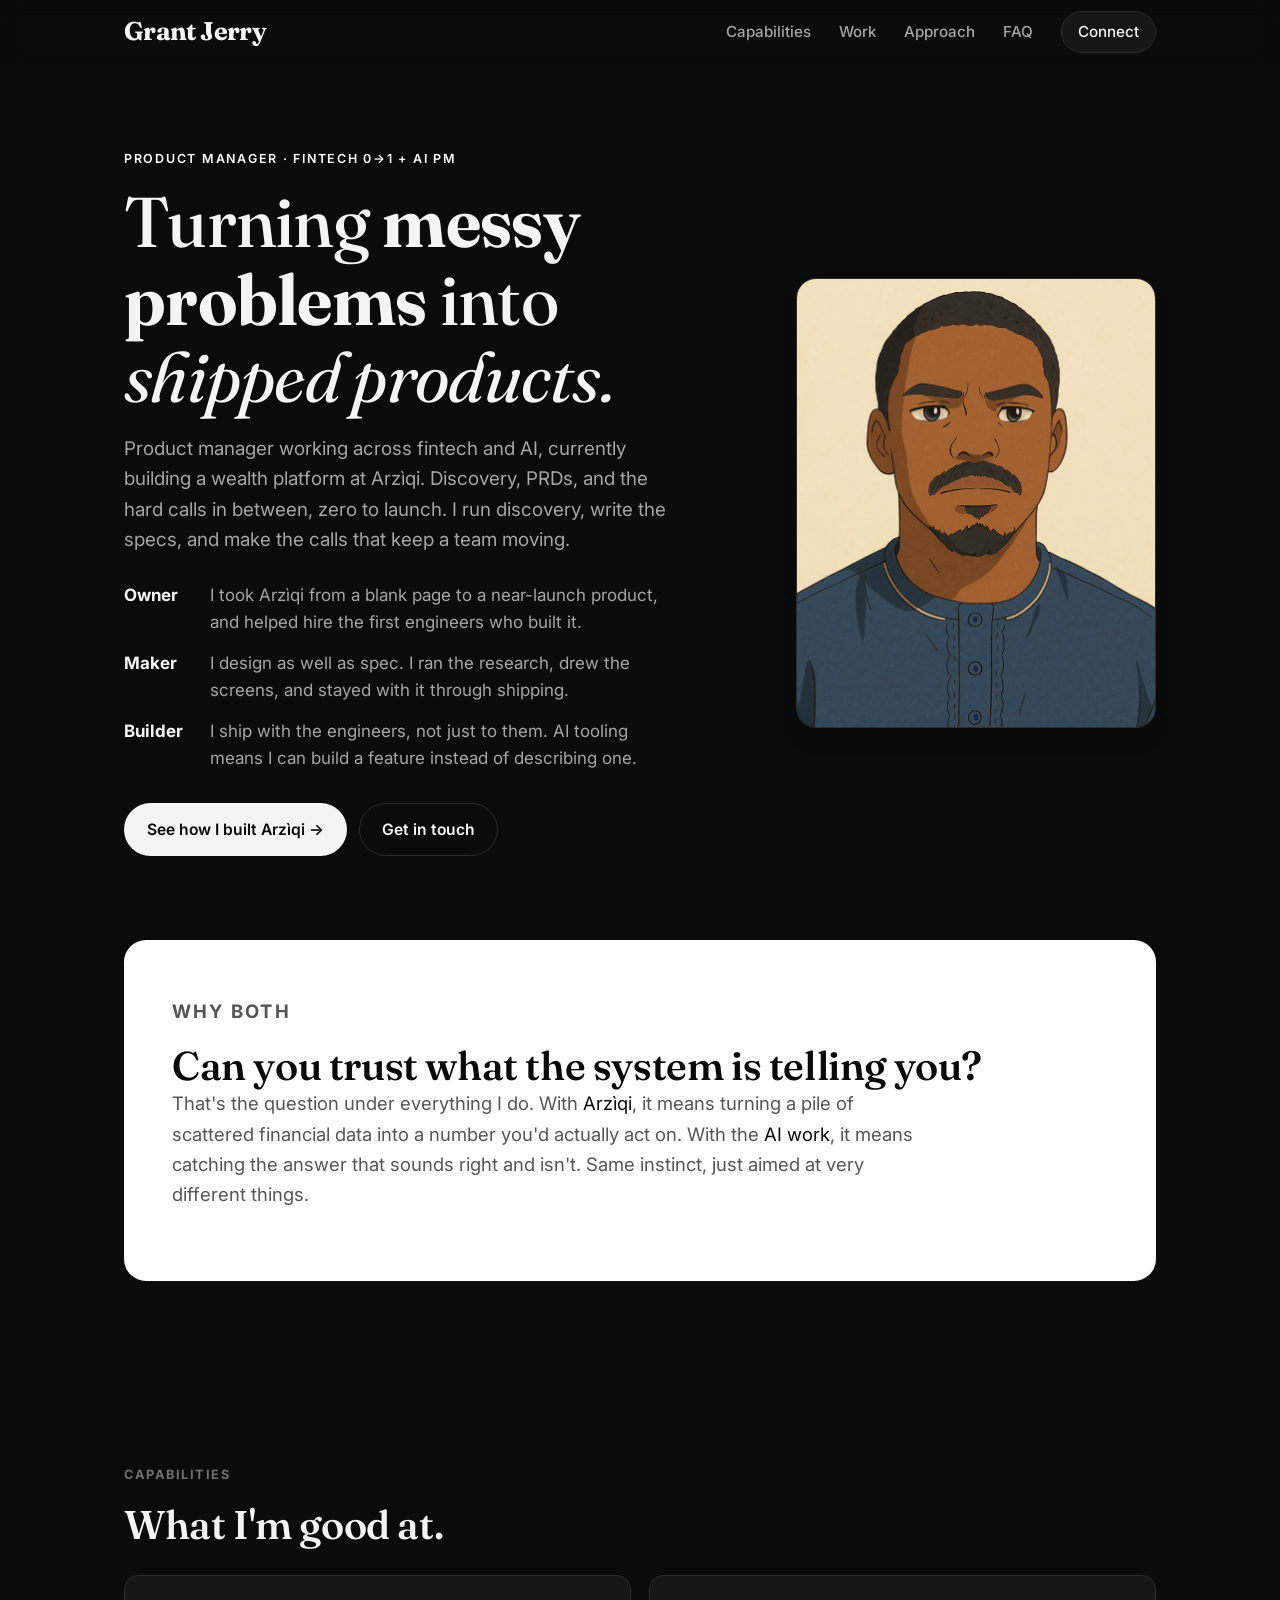
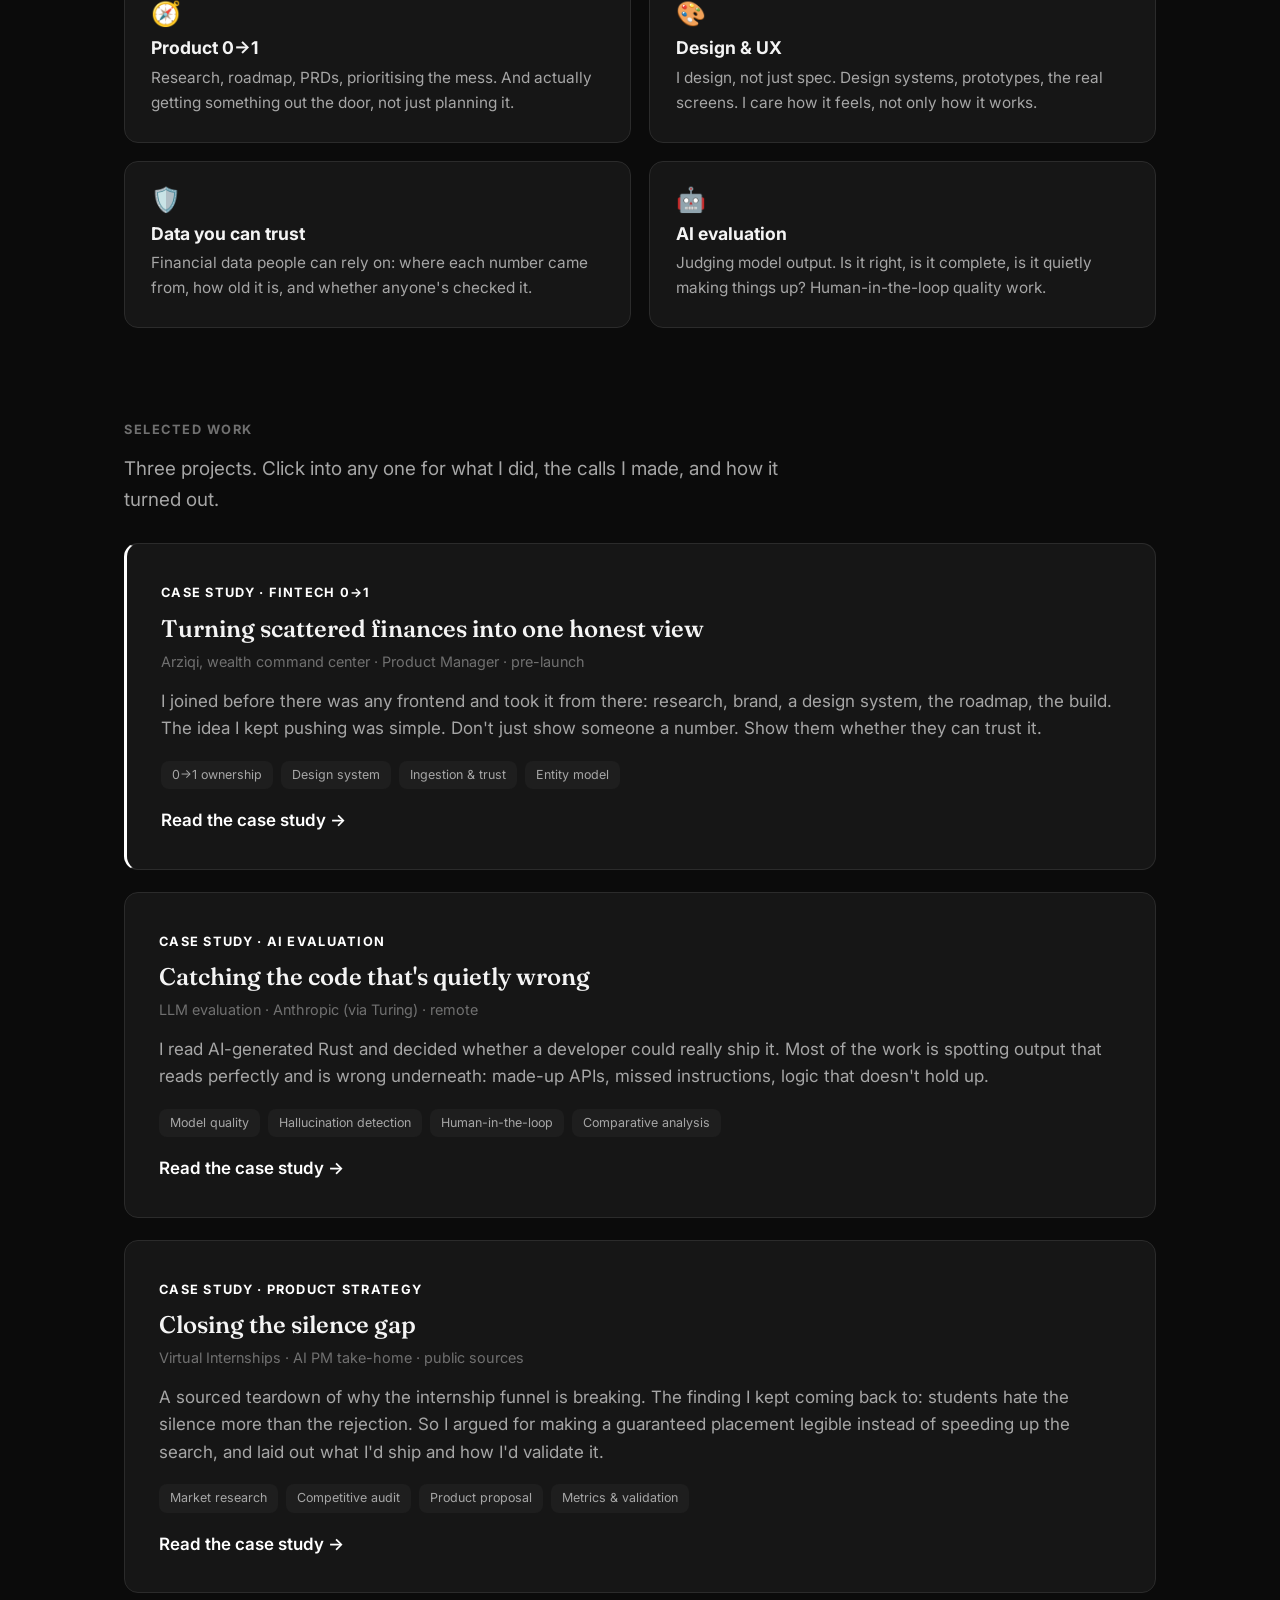
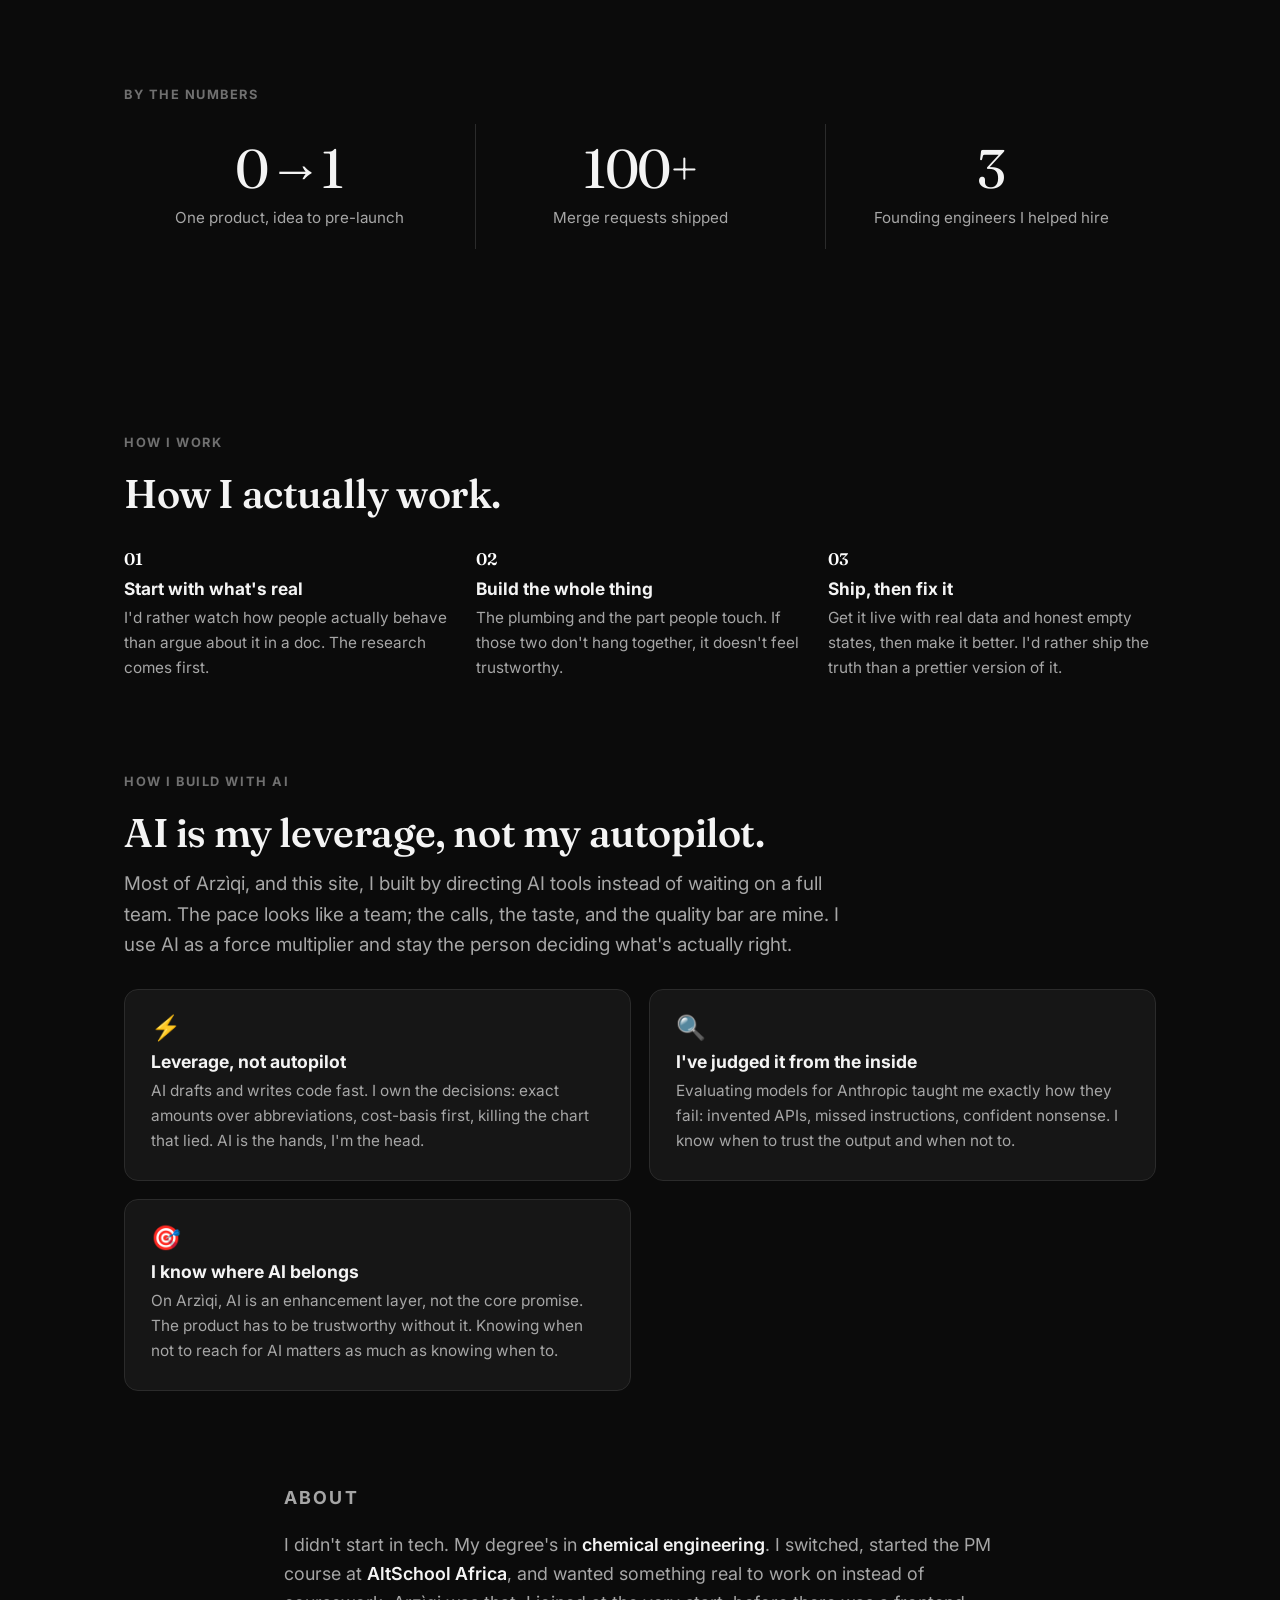
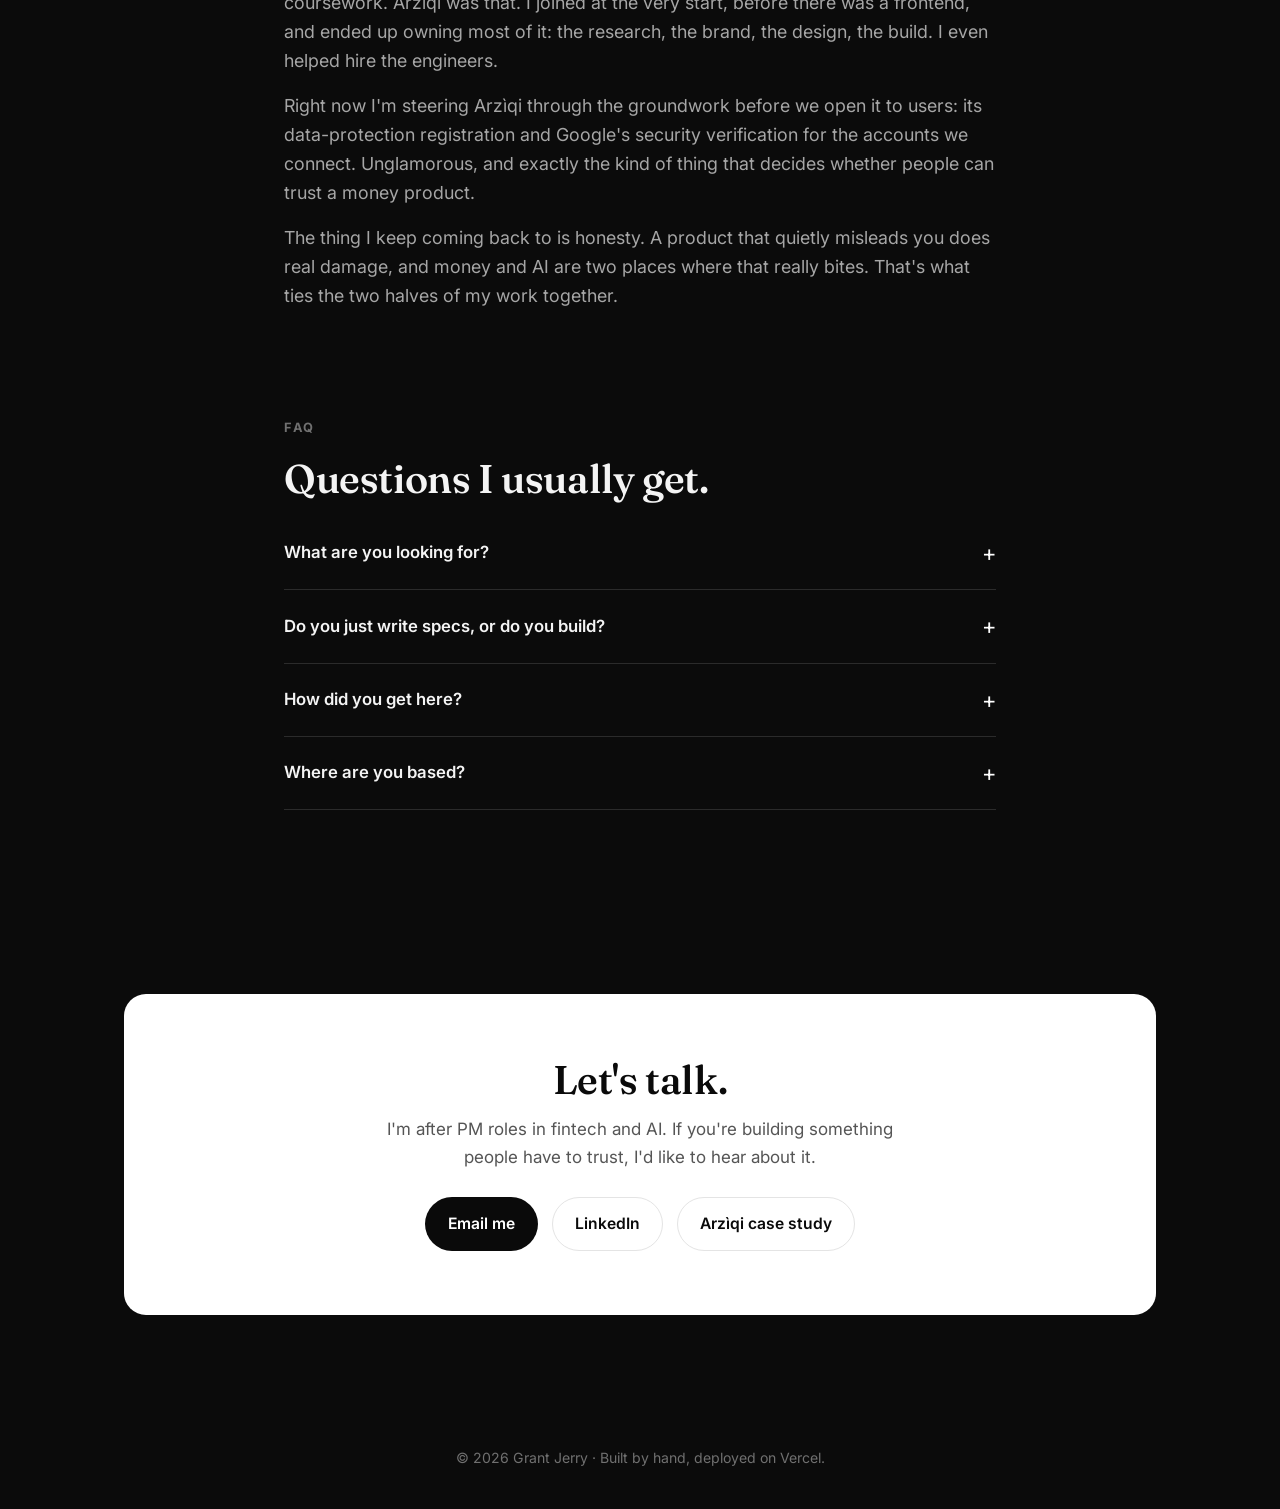
==== commit cc32d410: "copy: remove testimonial placeholder, accurate Arziqi status, add current-focus - Hide the "(to add)" ====
--- a/index.html
+++ b/index.html
@@ -49,7 +49,7 @@
             calls in between, zero to launch. I run discovery, write the specs, and make the calls that keep a team
             moving.</p>
           <div class="triad reveal">
-            <div class="row"><span class="k">Owner</span><span class="v">I took Arzìqi from an idea to launch, and helped hire the first two engineers who built it.</span></div>
+            <div class="row"><span class="k">Owner</span><span class="v">I took Arzìqi from a blank page to a near-launch product, and helped hire the first engineers who built it.</span></div>
             <div class="row"><span class="k">Maker</span><span class="v">I design as well as spec. I ran the research, drew the screens, and stayed with it through shipping.</span></div>
             <div class="row"><span class="k">Builder</span><span class="v">I ship with the engineers, not just to them. AI tooling means I can build a feature instead of describing one.</span></div>
           </div>
@@ -191,17 +191,18 @@
     </div>
   </section>
 
-  <!-- Testimonial -->
+  <!-- Testimonial — hidden until a real quote is in hand. To restore, uncomment this block and
+       drop in one or two lines from Mensaah or a founding engineer with their real name and role.
   <section id="words" style="padding-top:0;">
     <div class="wrap">
       <p class="section-label reveal">In their words</p>
       <div class="quote reveal">
-        <!-- TODO (Grant): drop in a real quote, one or two lines from Mensaah or a founding engineer. -->
-        <p>“A line or two from someone I worked with goes here.”</p>
-        <div class="by">Name, Role · <span class="muted">to add</span></div>
-      </div>
-    </div>
-  </section>
+        <p>“Real quote goes here.”</p>
+        <div class="by">Name, Role</div>
+      </div>
+    </div>
+  </section>
+  -->
 
   <!-- About -->
   <section id="about" style="padding-top:0;">
@@ -211,6 +212,9 @@
         started the PM course at <strong>AltSchool Africa</strong>, and wanted something real to work on instead of
         coursework. Arzìqi was that. I joined at the very start, before there was a frontend, and ended up owning most of
         it: the research, the brand, the design, the build. I even helped hire the engineers.</p>
+      <p class="reveal">Right now I'm steering Arzìqi through the groundwork before we open it to users: its data-protection
+        registration and Google's security verification for the accounts we connect. Unglamorous, and exactly the kind of
+        thing that decides whether people can trust a money product.</p>
       <p class="reveal">The thing I keep coming back to is honesty. A product that quietly misleads you does real damage,
         and money and AI are two places where that really bites. That's what ties the two halves of my work together.</p>
     </div>
